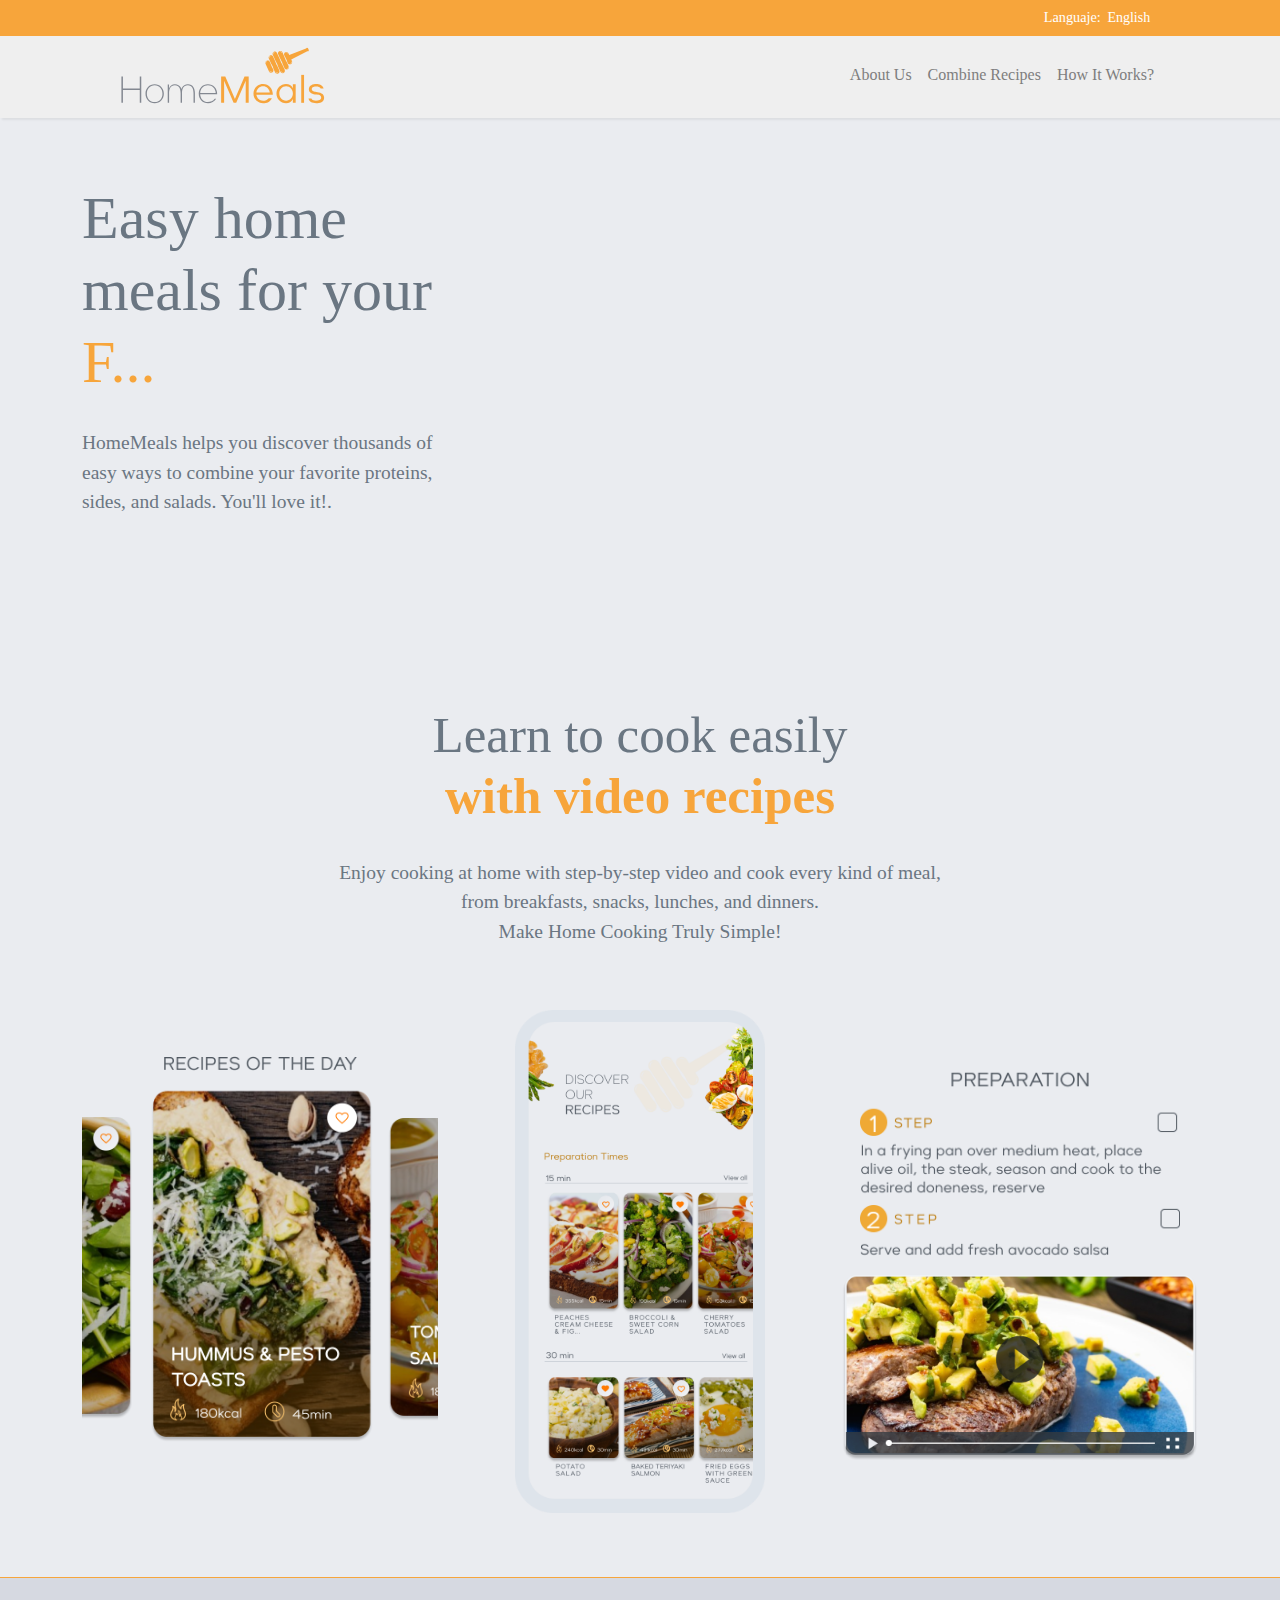
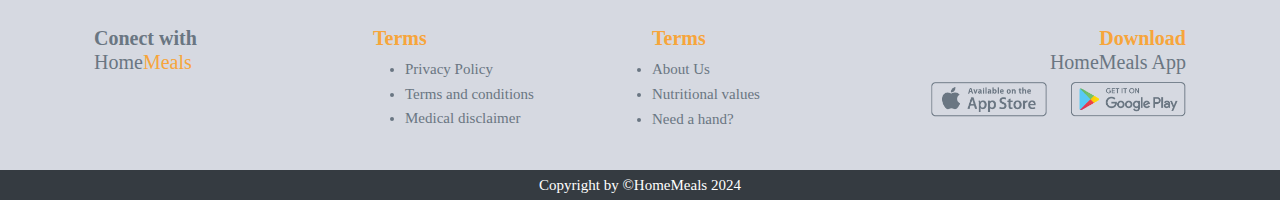
==== index.html @ 4c82c628 "Add files via upload" ====
<!DOCTYPE html>
<html lang="en">
<head>
    <meta charset="UTF-8">
    <meta name="viewport" content="width=device-width, initial-scale=1.0">
    <title>Home</title>

    <!--- CSS3 SCRIPTS --->
    <link href="https://cdn.jsdelivr.net/npm/bootstrap@5.3.3/dist/css/bootstrap.min.css" rel="stylesheet" integrity="sha384-QWTKZyjpPEjISv5WaRU9OFeRpok6YctnYmDr5pNlyT2bRjXh0JMhjY6hW+ALEwIH" crossorigin="anonymous">
    <link rel="stylesheet" href="styles.css">

</head>
<body>
    <header class="header" style="box-shadow: 2px 2px 2px rgba(0, 0, 0, 0.059);">
        <div class="header-inner">
            <div style="display: flex; background-color: #F7A53B; color: white; padding: .2% 0;">
                <div class="container px-lg-5">
                    <div class="row">
                        <div class="col-md-6" style="display: flex; align-items: center;">
                            <!-- Facebook -->
                            <a class="btn btn-floating btn-lang" style="color: white;"><i class="lni lni-facebook-fill"></i></a>
                            <!-- Instagram -->
                            <a class="btn btn-floating btn-lang" style="color: white;"><i class="lni lni-instagram-original"></i></a>
                            <!-- Tiktok -->
                            <a class="btn btn-floating btn-lang" style="color: white;"><i class="lni lni-tiktok-alt"></i></a>
                            <!-- YouTube -->
                            <a class="btn btn-floating btn-lang" style="color: white;"><i class="lni lni-youtube"></i></a>
                        </div>
                        <div class="col-md-6" style="display: flex; justify-content: flex-end; text-align: right; align-items: center;">
                            <span style="font-size: .95em;">Languaje: </span>
                            <select class="form-control form-control-sm btn-lang">
                                <option>English</option>
                                <option>Español</option>
                            </select>
                        </div>
                    </div>
                </div>
            </div>
            <div class="container px-lg-5">
                <nav class="navbar navbar-expand-lg my-navbar">
                    <a class="navbar-brand" href="#">
                        <span class="logo">
                            <img src="images/homemeals_logo_Mesa de trabajo 1.svg" class="img-fluid" style="width: 70%; margin:-3px 0px 0px 0px;">
                        </span>
                    </a>
                        <button class="navbar-toggler" type="button" data-toggle="collapse" data-target="#navbarSupportedContent" aria-controls="navbarSupportedContent" aria-expanded="false" aria-label="Toggle navigation">
                        <span class="navbar-toggler-icon"><i class="fas fa-bars" style="margin:5px 0px 0px 0px;"></i></span>
                    </button>
                
                    <div class="collapse navbar-collapse" id="navbarSupportedContent" style="justify-content: end;">
                        <ul class="navbar-nav">
                            <li class="nav-item active">
                                <a class="nav-link" href="#">About us</a>
                            </li>
                            <li class="nav-item">
                                <a class="nav-link" href="#">Combine Recipes</a>
                            </li>
                            <li class="nav-item">
                                <a class="nav-link" href="#">How it works?</a>
                            </li>
                        </ul>
                    </div>
                </nav>
            </div>
        </div>
      </header>
      
      <section id="home">

        <div class="container" class="first_Section">
            <div class="row">
                <div class="col-md-4" style="align-content: center; vertical-align: middle;">
                    <h1>
                        Easy home meals for your <span style="color: #F7A53B;">F...</span>
                    </h1>
                    <br>
                    <p style="font-size: 1.3em;">
                        HomeMeals helps you discover thousands of easy ways to 
                        combine your favorite proteins, sides, and salads. 
                        You'll love it!.
                    </p>
                </div>
                <div class="col-md-8">
                    <img src="images/video1_homeMeals_Landing.jpg" width="100%" alt="">
                </div>
            </div>
            
        </div>

    </section>
    <br><br>
    <section>
        <div class="container second_Section" style="text-align: center;">
            <h2>
                    Learn to cook easily
                <br>
                <span class="titleBoldYellow">
                    with video recipes
                </span>
            </h2>
        </div>
        <br>
        <div class="container" style="padding: 0 20%; text-align: center; margin-bottom: 5%;">
            <p style="font-size: 1.3em;">
                Enjoy cooking at home with step-by-step video and cook every kind of meal, 
                from breakfasts, snacks, lunches, and dinners. 
                <br>
                Make Home Cooking Truly Simple!
            </p>
        </div>
        <div class="container">
            <div class="row">
                <div class="col-md-4" style="display: flex; text-align: right; align-items: center; vertical-align: middle;">
                    <img src="images/recipesoftheday.png" width="100%" alt="">
                </div>
                <div class="col-md-4" style="text-align: center;">
                    <img src="images/MockUpHome01.png" width="70%" alt="">
                </div>
                <div class="col-md-4" style="display: flex; text-align: left; align-items: center; vertical-align: middle;">
                    <div style="text-align: center;">
                        <img src="images/stepsHome.png" width="90%" alt="">
                        <img src="images/videoStepsHome.png" width="100%" alt="">
                    </div>
                </div>
            </div>
        </div>
    </section>

    <footer style="background-color: #8593a333; border-top: #F7A53B solid 1px;">
        <!-- Grid container -->
        <div class="container p-4">
            <!--Grid row-->
            <div class="row mt-4">

                <!--Grid column-->
                <div class="col-lg-3 col-md-3 mb-4 mb-md-0">
                    <h5 class="mb-2" style="font-weight: 800;">Conect with<br><span style="font-weight: 200;">
                        Home<span style="color: #F7A53B; font-weight: 400;">Meals</span></span>
                    </h5>
                    <div class="mt-1">
                    <!-- Facebook -->
                    <a class="btn btn-floating btn-lg"><i class="lni lni-facebook-fill"></i></a>
                    <!-- Instagram -->
                    <a class="btn btn-floating btn-lg"><i class="lni lni-instagram-original"></i></a>
                    <!-- Tiktok -->
                    <a class="btn btn-floating btn-lg"><i class="lni lni-tiktok-alt"></i></a>
                    <!-- YouTube -->
                    <a class="btn btn-floating btn-lg"><i class="lni lni-youtube"></i></a>
                    </div>
                </div>
                <!--Grid column-->
    
                <!--Grid column-->
                <div class="col-lg-3 col-md-3 mb-4 mb-md-0">
                    <h5 class="mb-2" style="color: #F7A53B; font-weight: 600;">Terms</h5>
                    <ul>
                        <li>Privacy Policy</li>
                        <li>Terms and conditions</li>
                        <li>Medical disclaimer</li>
                    </ul>
                </div>
                <!--Grid column-->

                <!--Grid column-->
                <div class="col-lg-3 col-md-3 mb-4 mb-md-0">
                    <h5 class="mb-2" style="color: #F7A53B; font-weight: 600;">Terms</h5>
                    <li>About Us</li>
                    <li>Nutritional values</li>
                    <li>Need a hand?</li>
                    </ul>
                </div>
                <!--Grid column-->

                <!--Grid column-->
                <div class="col-lg-3 col-md-3 mb-4 mb-md-0">
                    <h5 class="mb-2" style="font-weight: 800; color: #F7A53B; text-align: end;">Download<br><span style="font-weight: 200; color: #6A7682;">
                        Home<span style="font-weight: 400;">Meals</span> App</span>
                    </h5>
                    <div class="row">
                        <div class="col-6">
                            <img src="images/store_appsG&A-01.png" width="100%" alt="">
                        </div>
                        <div class="col-6">
                            <img src="images/store_appsG&A-02.png" width="100%" alt="">
                        </div>
                    </div>
                </div>
                <!--Grid column-->

            </div>
            <!--Grid row-->
        </div>
        <!-- Grid container -->
    
        <!-- Copyright -->
        <div class="text-center p-1" style="background-color: #353B41; color: white;">
            Copyright by ©HomeMeals 2024
        </div>
        <!-- Copyright -->
    </footer>

    <script src="https://cdn.jsdelivr.net/npm/bootstrap@5.3.3/dist/js/bootstrap.bundle.min.js" integrity="sha384-YvpcrYf0tY3lHB60NNkmXc5s9fDVZLESaAA55NDzOxhy9GkcIdslK1eN7N6jIeHz" crossorigin="anonymous"></script>
</body>
</html>
---- styles.css ----
@font-face {
        font-family: 'suprema';
        src: url('suprema-400-regular-webfont.woff2') format('woff2'),
             url('suprema-400-regular-webfont.woff') format('woff');
        font-weight: normal;
        font-style: normal;
    }
    
    @font-face {
        font-family: 'suprema';
        src: url('suprema-100-thin-webfont.woff2') format('woff2'),
             url('suprema-100-thin-webfont.woff') format('woff');
        font-weight: thin;
        font-style: thin;
    
    }

    body {
        background-color: #EAECF0;
        color: #6A7682;
        font-family: suprema;
        font-size: 15px;
    }

    h1 {
        font-size: 4em;
    }

    h2 {
        font-size: 3.4em;
        font-weight: 100;
    }

    .titleBoldYellow {
        font-weight: bold;
        color: #F7A53B;
    }

    h3 {
        font-size: 2em;
        color: #BD7C0F;
    }

    a {
        color: #3C7490;
    }

    a:hover {
        color:#F7A53B;
    }

    li {
        margin-bottom: 1%;
    }

    .header{
        position: relative;
        width: 100%;
    }
    
    .header-inner{
        top: 0;
        left: 0;
        width:100%;
        z-index: 99;
        background-color: #EFEFEF;
    }
    
    .nav-item .nav-link{
        display: block;
        line-height: 36px;
        text-transform: capitalize;
        font-size: 16px;
        font-weight: 500;
        color: #7e7e7e;
        transition: 0.15s;
    }
    
    .nav-item .nav-link:hover{
        color: #F7A53B;
    }
    
    .header-btn{
        color:#ffffff;
        border-radius: 30px;
        background-color:gray;
        border:none;
        font-weight: 500;
        outline: none;
        font-size: 15px;
        padding:7px 22px;
        transition: 0.5s;
    }
    
    .header-btn:hover{
        background-color: #F7A53B;
        cursor: pointer;
    }
    
    .navbar-scroll{
        background-color: #ffffff;
        padding: 0;
        position: fixed;
        top:0;
        z-index: 99;
        box-shadow:0px 1px 10px rgba(0,0,0,0.4);
        transition-duration: 0.6s; 
    }
    
    .navbar-scroll .nav-item .nav-link{
        color: black;
    }
    
    .navbar-scroll .header-btn{
        color: #ffffff;
        background-color: #fe4066;
    }
    
    .navbar-scroll .logo{
        color: #000;
        font-weight: 500;
    }
    
    .first-title{
        text-transform: capitalize;
    }
    
    section{
        background-color: #EAECF0;
        padding: 4rem 0rem 4rem;
        color: #6A7682;
    }
    section:nth-of-type(even){
        background-color: #EAECF0;
        color: white;
        color: #6A7682;
    }

    .first_Section {
        display: flex;
    }

    i {
        color: #6A7682;
    }

    i:hover {
        color:#F7A53B;
    }

    .btn {
        color: #6A7682;
    }

    .btn-submit {
        margin: 0% 2%;
        background-color: #f7a53b;
        color: white;
        border: none;
        padding: 1% 5%;
    }

    .btn-lang {
        background: transparent;
        border: white solid 1px;
        width: 20%;
        color: white;
        text-align: center;
        padding: .2% 2%;
    }

    .btn-lang {
        border: none;
        color: white;
        width: auto;
        line-height: 1;
        padding: 1%;
        padding-right: 2%;
        margin: 0;
    }


    .form-control::placeholder{
        color: rgb(160, 173, 190);
        font-weight: normal;
    }

    #contactusHM form label {
        color: #6A7682;
    }

    #contactusHM .form-control::selection {
        border-color: #F7A53B;
    }

    .accordion-button:not(.collapsed) {
        color: #ffffff;
        background-color: #f7a53b;
        box-shadow: inset 0 calc(-1* var(--bs-accordion-border-width)) 0 #e1dbd3;
    }

    .accordion {
        --bs-accordion-bg: transparent;
    }

    .accordion-item {
        background-color: transparent;
        color: #6A7682;
    }

    .accordion-header {
        border-bottom: 1.8px solid #f7a53b;
    }

    .accordion-button {
        color: #6A7682;
    }

    .accordion-flush>.accordion-item>.accordion-collapse {
        border-bottom: 1px solid #f7a53b;
    }
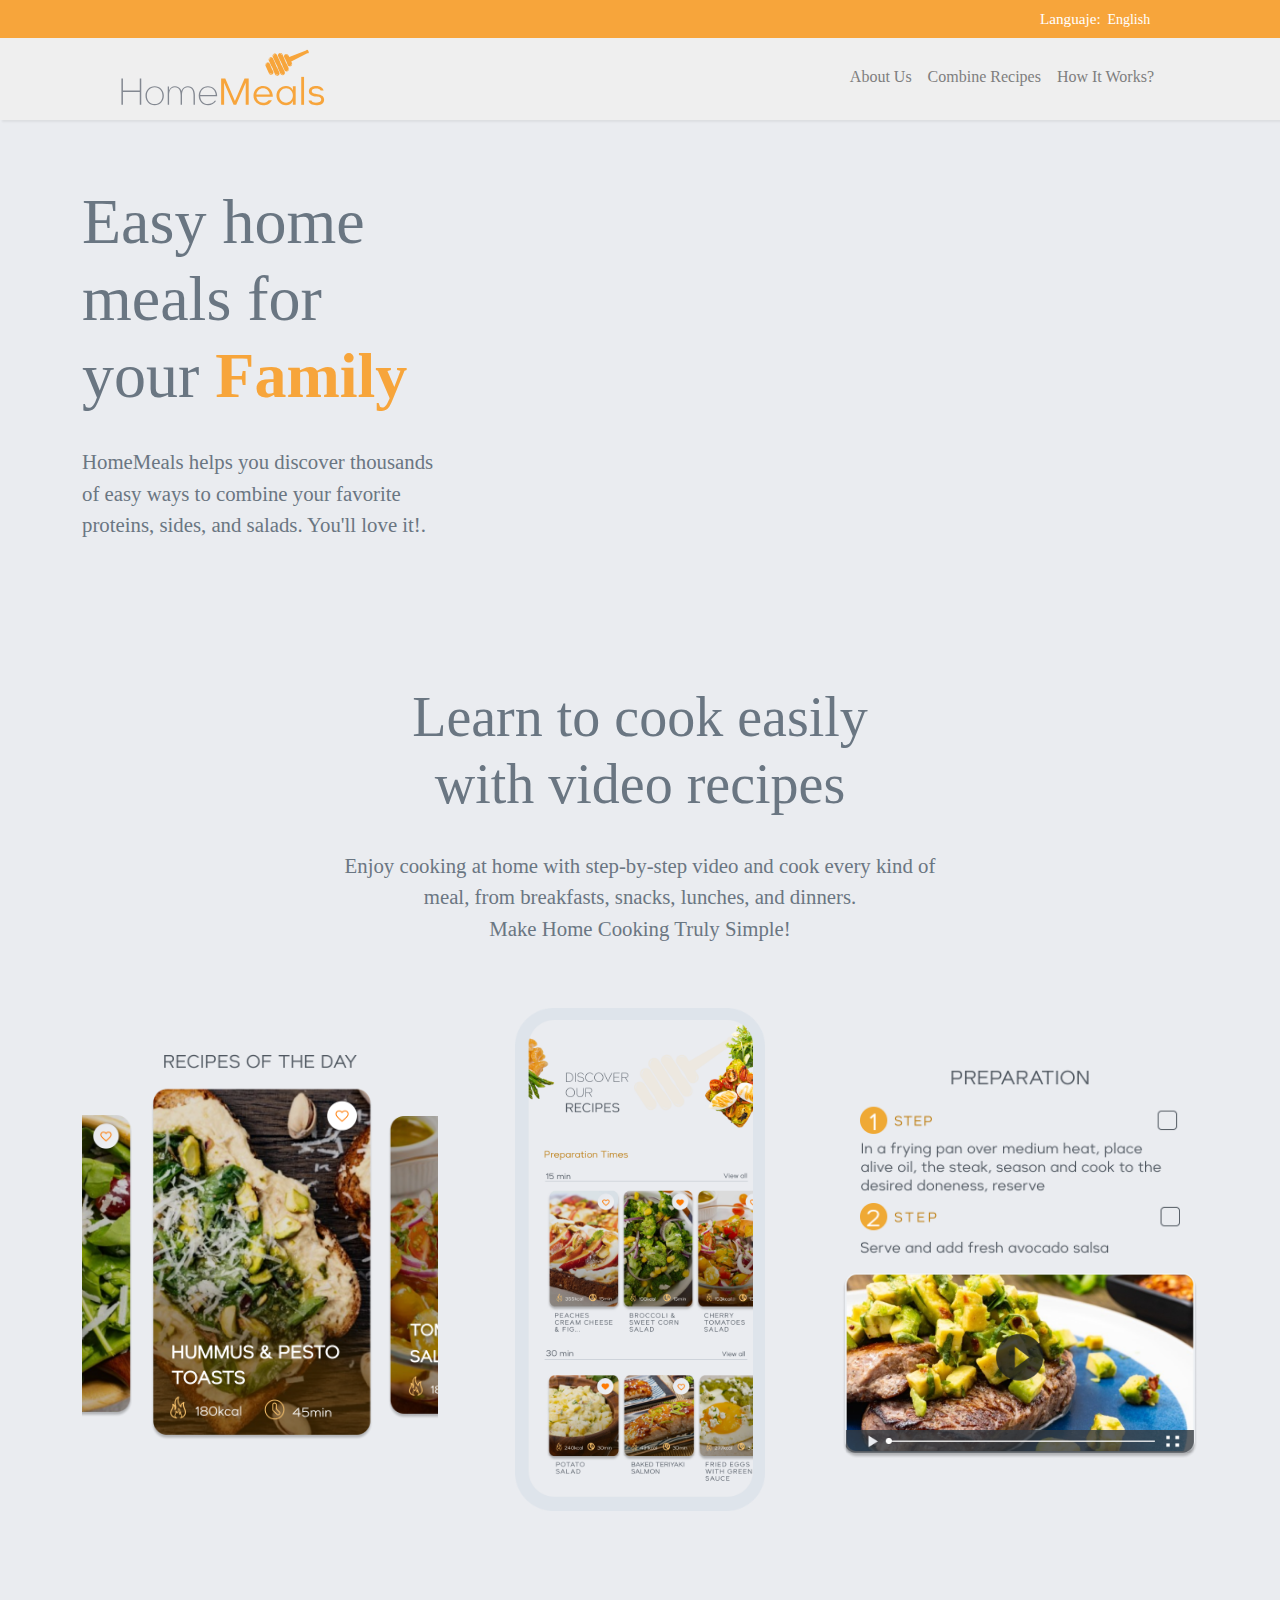
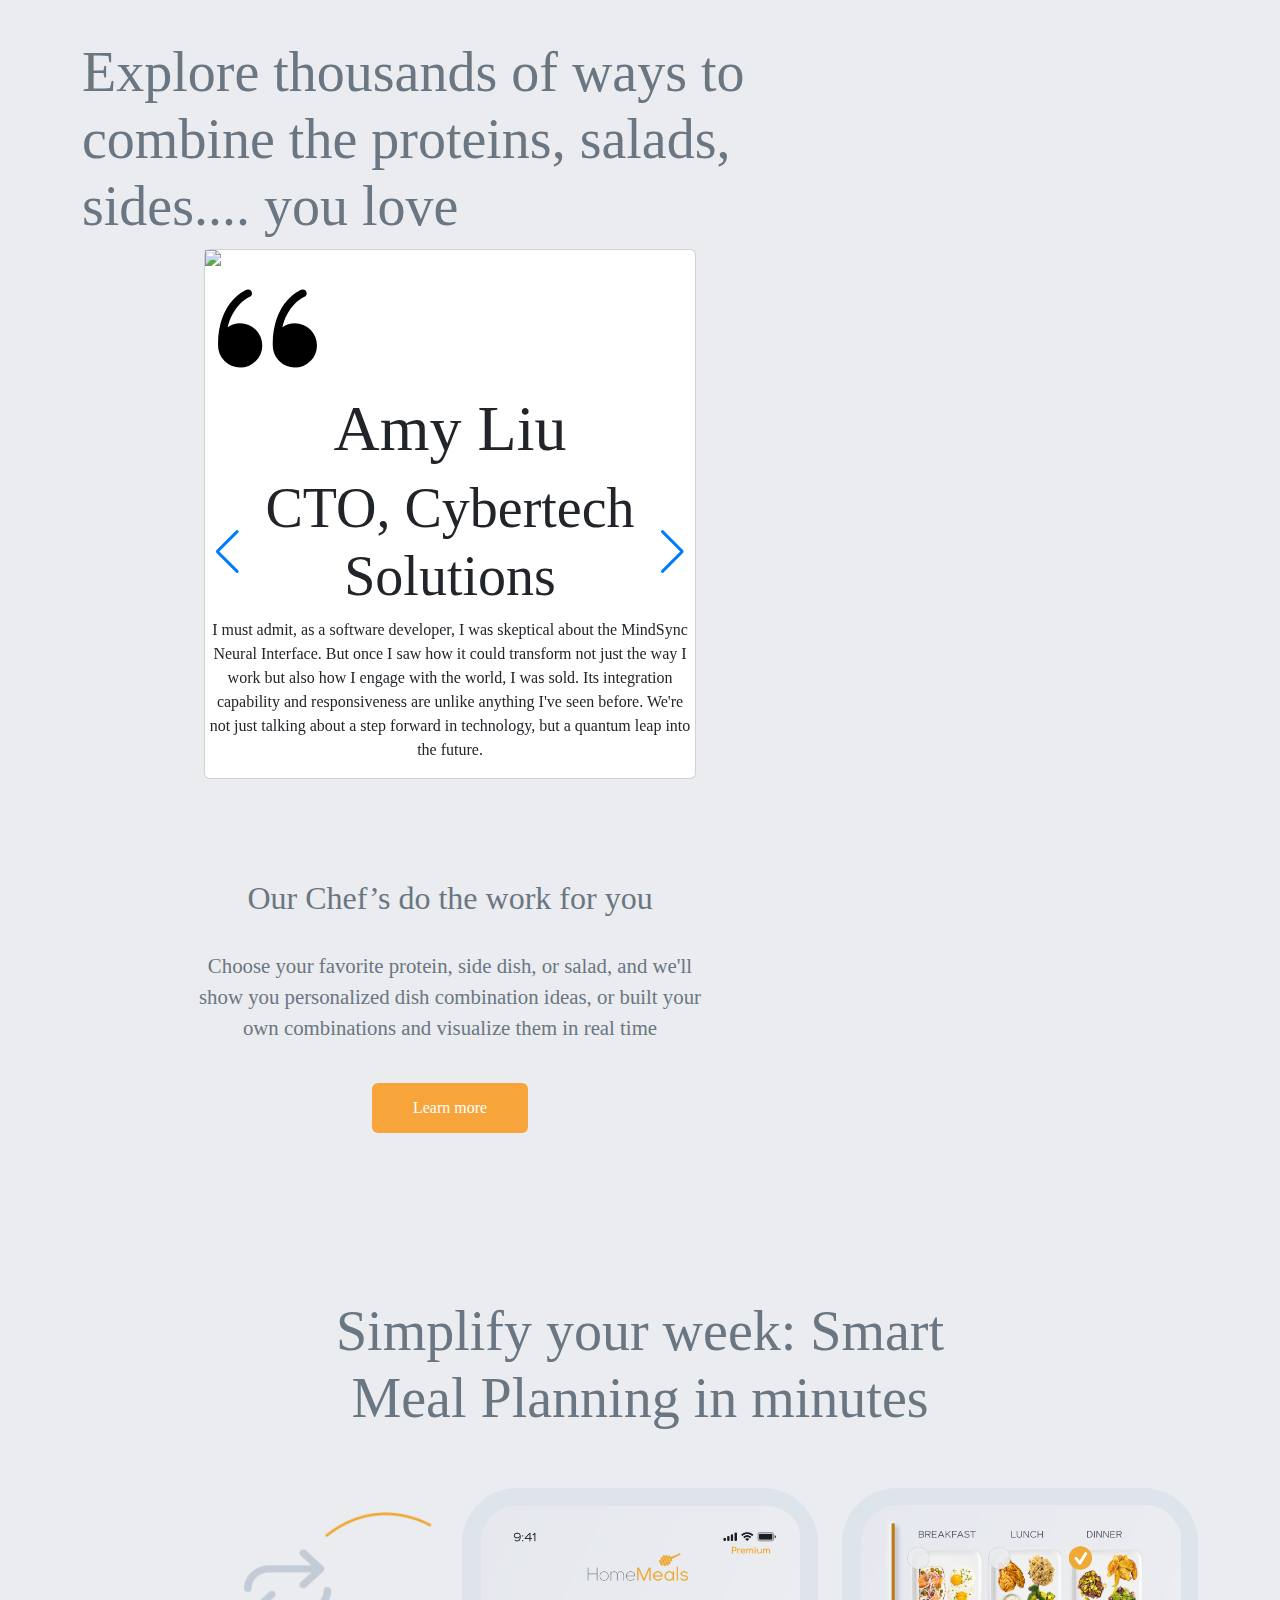
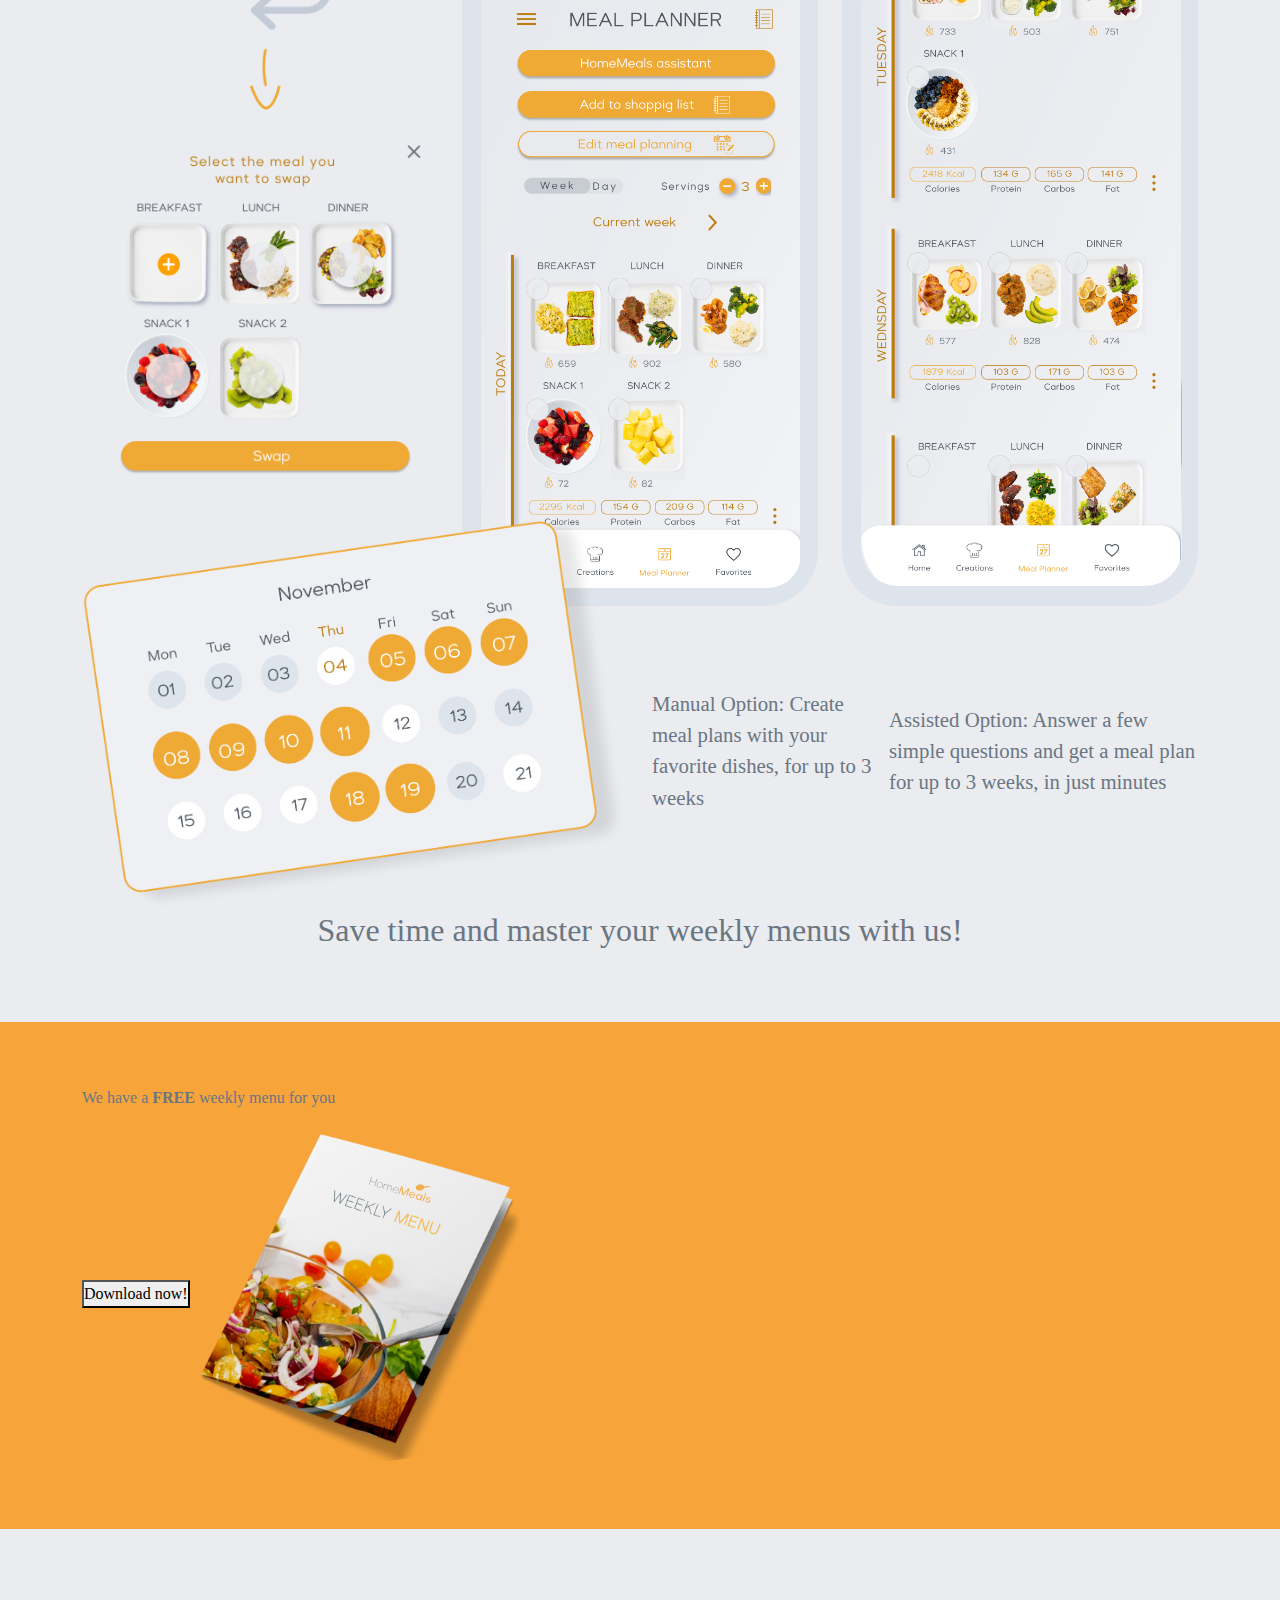
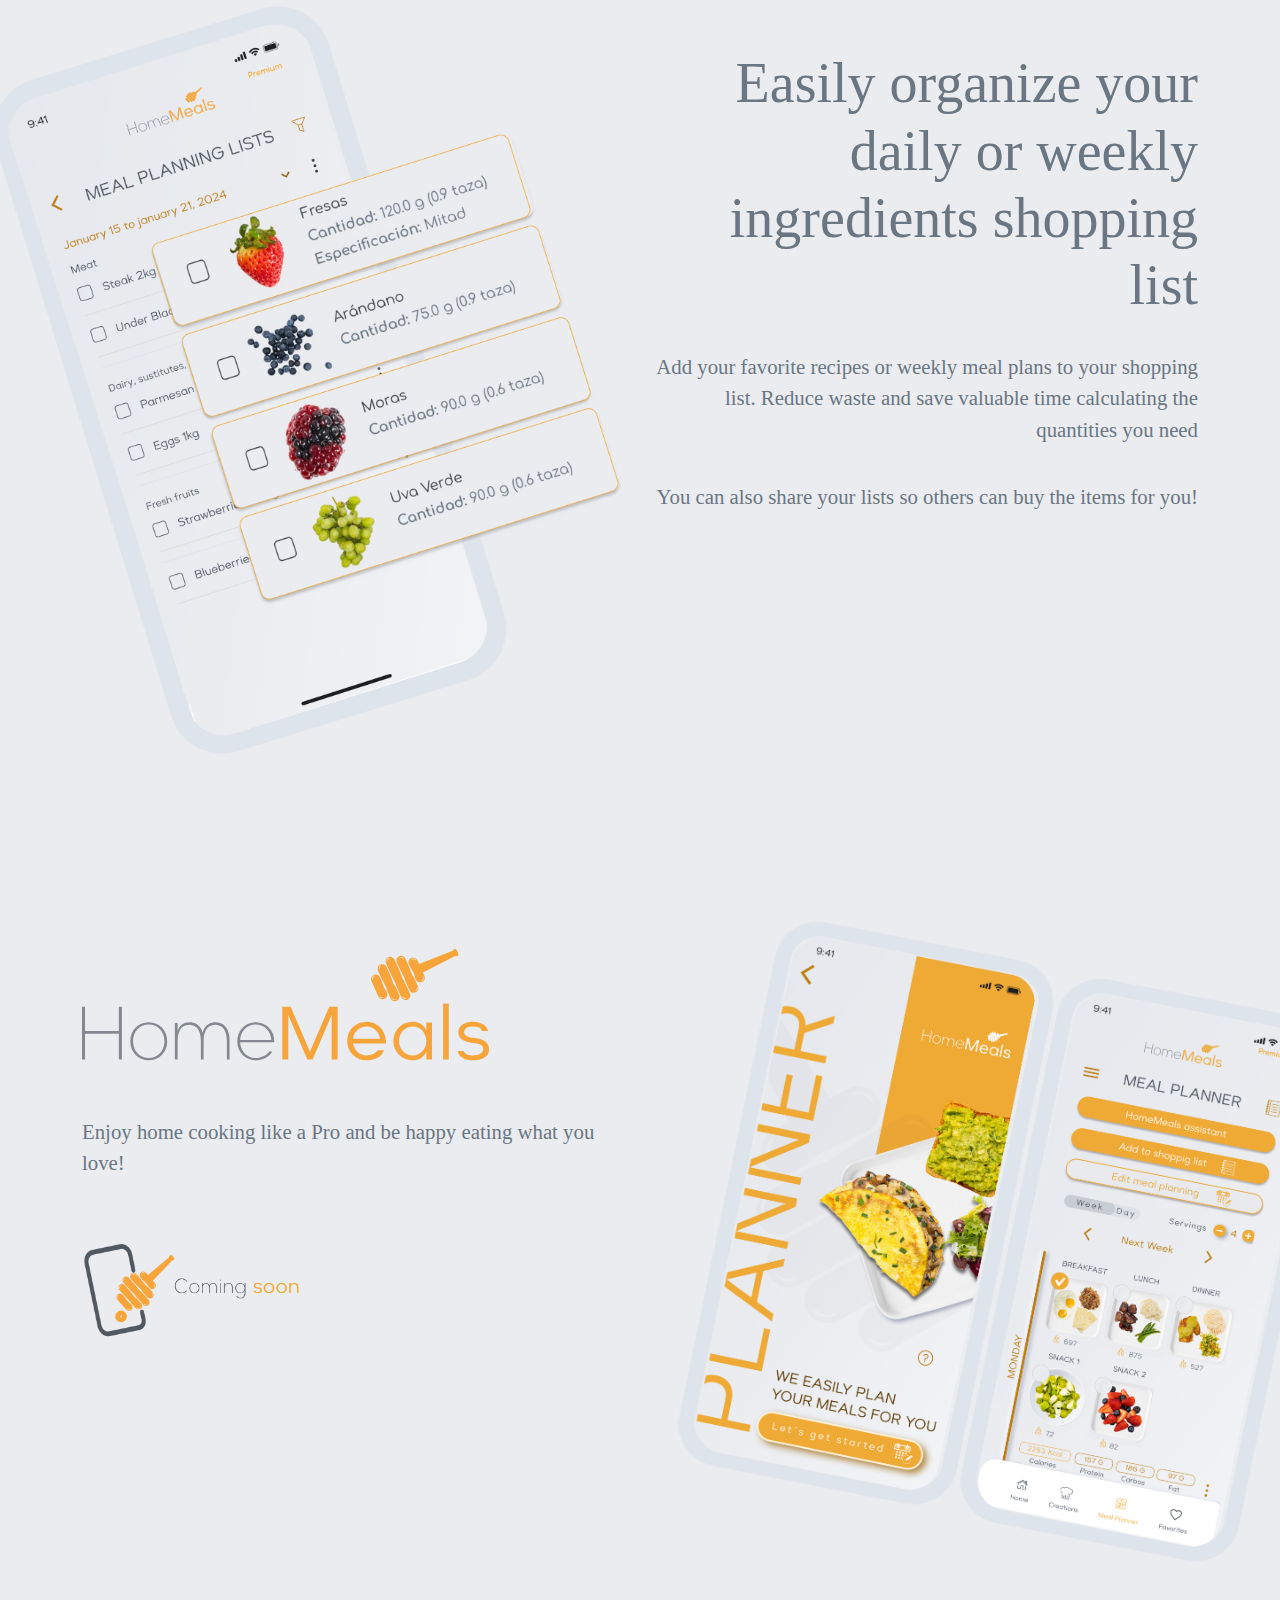
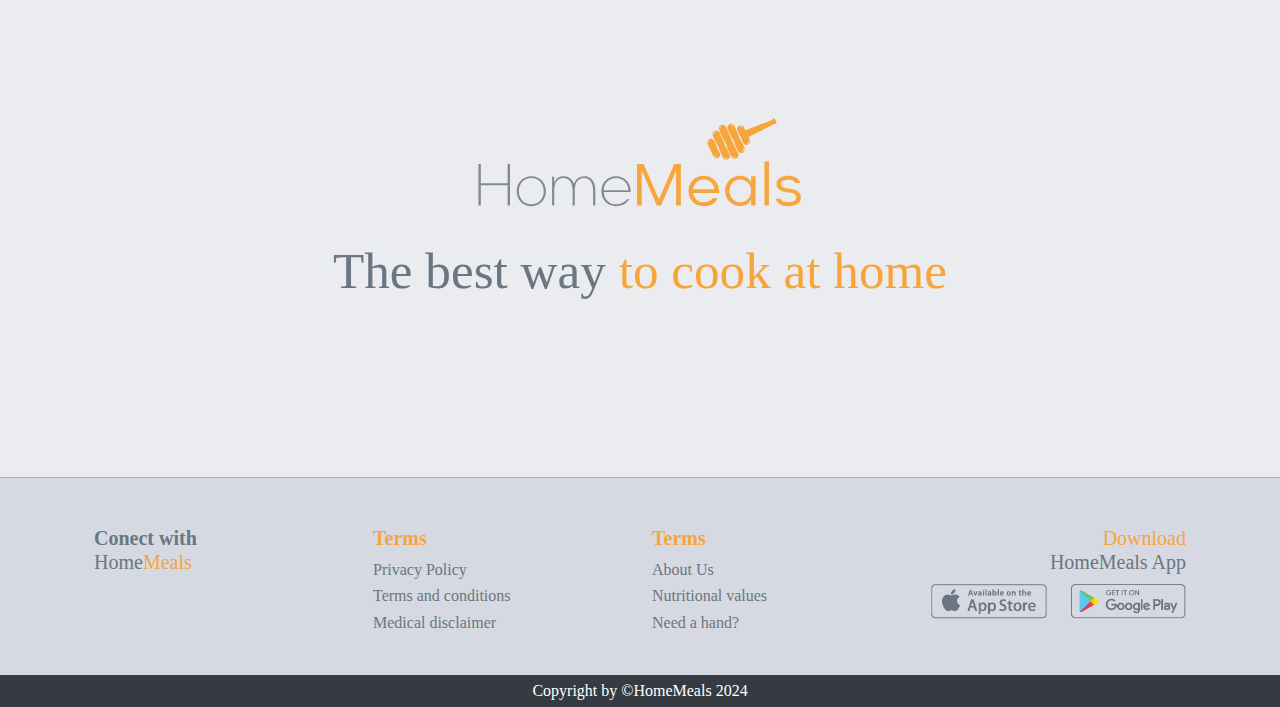
==== commit a1878d74: "Add files via upload" ====
--- a/index.html
+++ b/index.html
@@ -8,15 +8,26 @@
     <!--- CSS3 SCRIPTS --->
     <link href="https://cdn.jsdelivr.net/npm/bootstrap@5.3.3/dist/css/bootstrap.min.css" rel="stylesheet" integrity="sha384-QWTKZyjpPEjISv5WaRU9OFeRpok6YctnYmDr5pNlyT2bRjXh0JMhjY6hW+ALEwIH" crossorigin="anonymous">
     <link rel="stylesheet" href="styles.css">
+    <!-- Lineicons CSS -->
+    <link href="https://cdn.lineicons.com/4.0/lineicons.css" rel="stylesheet" />
+
+    <link
+    rel="stylesheet"
+    href="https://cdn.jsdelivr.net/npm/swiper@11/swiper-bundle.min.css"
+    />
 
 </head>
 <body>
+
+    <!---////////////////////////////////////////////////////--->
+    <!------------------------ HEADER -------------------------->
+
     <header class="header" style="box-shadow: 2px 2px 2px rgba(0, 0, 0, 0.059);">
         <div class="header-inner">
             <div style="display: flex; background-color: #F7A53B; color: white; padding: .2% 0;">
                 <div class="container px-lg-5">
                     <div class="row">
-                        <div class="col-md-6" style="display: flex; align-items: center;">
+                        <div class="col-md-6 socialMediaMenu">
                             <!-- Facebook -->
                             <a class="btn btn-floating btn-lang" style="color: white;"><i class="lni lni-facebook-fill"></i></a>
                             <!-- Instagram -->
@@ -26,7 +37,7 @@
                             <!-- YouTube -->
                             <a class="btn btn-floating btn-lang" style="color: white;"><i class="lni lni-youtube"></i></a>
                         </div>
-                        <div class="col-md-6" style="display: flex; justify-content: flex-end; text-align: right; align-items: center;">
+                        <div class="col-md-6 langMenu">
                             <span style="font-size: .95em;">Languaje: </span>
                             <select class="form-control form-control-sm btn-lang">
                                 <option>English</option>
@@ -37,10 +48,10 @@
                 </div>
             </div>
             <div class="container px-lg-5">
-                <nav class="navbar navbar-expand-lg my-navbar">
-                    <a class="navbar-brand" href="#">
+                <nav class="navbar navbar-expand-lg my-navbar navP">
+                    <a class="navbar-brand" href="index.html">
                         <span class="logo">
-                            <img src="images/homemeals_logo_Mesa de trabajo 1.svg" class="img-fluid" style="width: 70%; margin:-3px 0px 0px 0px;">
+                            <img src="images/homemeals_logo_Mesa de trabajo 1.svg" class="img-fluid">
                         </span>
                     </a>
                         <button class="navbar-toggler" type="button" data-toggle="collapse" data-target="#navbarSupportedContent" aria-controls="navbarSupportedContent" aria-expanded="false" aria-label="Toggle navigation">
@@ -64,6 +75,12 @@
             </div>
         </div>
       </header>
+
+    <!------------------------ HEADER -------------------------->
+    <!---////////////////////////////////////////////////////--->
+
+    <!---////////////////////////////////////////////////////--->
+    <!------------------------ SLIDER -------------------------->
       
       <section id="home">
 
@@ -71,7 +88,10 @@
             <div class="row">
                 <div class="col-md-4" style="align-content: center; vertical-align: middle;">
                     <h1>
-                        Easy home meals for your <span style="color: #F7A53B;">F...</span>
+                        Easy home meals for your 
+                        <span class="head" style="color: #F7A53B; font-weight: 700;">
+                            <span class="text" id="text"></span>
+                        </span>
                     </h1>
                     <br>
                     <p style="font-size: 1.3em;">
@@ -88,7 +108,13 @@
         </div>
 
     </section>
-    <br><br>
+
+    <!------------------------ SLIDER -------------------------->
+    <!---////////////////////////////////////////////////////--->
+
+    <!---////////////////////////////////////////////////////--->
+    <!-------------------- LEARN TO COOK ----------------------->
+
     <section>
         <div class="container second_Section" style="text-align: center;">
             <h2>
@@ -126,79 +152,380 @@
         </div>
     </section>
 
-    <footer style="background-color: #8593a333; border-top: #F7A53B solid 1px;">
-        <!-- Grid container -->
-        <div class="container p-4">
-            <!--Grid row-->
-            <div class="row mt-4">
-
-                <!--Grid column-->
-                <div class="col-lg-3 col-md-3 mb-4 mb-md-0">
-                    <h5 class="mb-2" style="font-weight: 800;">Conect with<br><span style="font-weight: 200;">
-                        Home<span style="color: #F7A53B; font-weight: 400;">Meals</span></span>
-                    </h5>
-                    <div class="mt-1">
-                    <!-- Facebook -->
-                    <a class="btn btn-floating btn-lg"><i class="lni lni-facebook-fill"></i></a>
-                    <!-- Instagram -->
-                    <a class="btn btn-floating btn-lg"><i class="lni lni-instagram-original"></i></a>
-                    <!-- Tiktok -->
-                    <a class="btn btn-floating btn-lg"><i class="lni lni-tiktok-alt"></i></a>
-                    <!-- YouTube -->
-                    <a class="btn btn-floating btn-lg"><i class="lni lni-youtube"></i></a>
-                    </div>
-                </div>
-                <!--Grid column-->
-    
-                <!--Grid column-->
-                <div class="col-lg-3 col-md-3 mb-4 mb-md-0">
-                    <h5 class="mb-2" style="color: #F7A53B; font-weight: 600;">Terms</h5>
-                    <ul>
-                        <li>Privacy Policy</li>
-                        <li>Terms and conditions</li>
-                        <li>Medical disclaimer</li>
-                    </ul>
-                </div>
-                <!--Grid column-->
-
-                <!--Grid column-->
-                <div class="col-lg-3 col-md-3 mb-4 mb-md-0">
-                    <h5 class="mb-2" style="color: #F7A53B; font-weight: 600;">Terms</h5>
-                    <li>About Us</li>
-                    <li>Nutritional values</li>
-                    <li>Need a hand?</li>
-                    </ul>
-                </div>
-                <!--Grid column-->
-
-                <!--Grid column-->
-                <div class="col-lg-3 col-md-3 mb-4 mb-md-0">
-                    <h5 class="mb-2" style="font-weight: 800; color: #F7A53B; text-align: end;">Download<br><span style="font-weight: 200; color: #6A7682;">
-                        Home<span style="font-weight: 400;">Meals</span> App</span>
-                    </h5>
-                    <div class="row">
-                        <div class="col-6">
-                            <img src="images/store_appsG&A-01.png" width="100%" alt="">
+    <!-------------------- LEARN TO COOK ----------------------->
+    <!---////////////////////////////////////////////////////--->
+
+    <!---////////////////////////////////////////////////////--->
+    <!------------------- COMBINE PROTEINS --------------------->
+
+        <section>
+            <div class="container thirth_Section" >
+                <div class="row">
+                    <div class="col-md-8">
+                        <div>
+                            <h2>
+                                Explore thousands of ways to
+                                <span class="titleBoldYellow">
+                                    combine the proteins, salads, sides....
+                                </span>
+                                you love
+                            </h2>
                         </div>
-                        <div class="col-6">
-                            <img src="images/store_appsG&A-02.png" width="100%" alt="">
+                        <div class="container" style="padding: 0 15%; text-align: center; margin-bottom: 5%;">
+
+                    <!----////////////////////  CAROUSEL  //////////////////////---->
+
+                    <div class="container">
+                        <div class="swiper swiperCarousel">
+                            <div class="swiper-wrapper">
+                                <div class="swiper-slide">
+                                    <div class="card">
+                                        <img class="avatar" src="https://i.pravatar.cc/200?img=31" />
+                                        <svg class="quote-icon" xmlns="http://www.w3.org/2000/svg" viewBox="0 0 48 48" width="125px" height="125px">
+                                  <path
+                                    d="M 16.482422 8.9921875 A 1.50015 1.50015 0 0 0 15.943359 9.1074219 C 15.943359 9.1074219 13.068414 10.279429 10.357422 13.464844 C 7.6464301 16.650259 5 21.927419 5 30 A 1.50015 1.50015 0 0 0 5.015625 30.21875 A 8.5 8.5 0 0 0 13.5 39 A 8.5 8.5 0 0 0 13.5 22 A 8.5 8.5 0 0 0 8.7089844 23.480469 C 9.5777265 19.777157 11.122152 17.196657 12.642578 15.410156 C 14.931586 12.720571 17.056641 11.892578 17.056641 11.892578 A 1.50015 1.50015 0 0 0 16.482422 8.9921875 z M 37.482422 8.9921875 A 1.50015 1.50015 0 0 0 36.943359 9.1074219 C 36.943359 9.1074219 34.068414 10.279429 31.357422 13.464844 C 28.64643 16.650259 26 21.927419 26 30 A 1.50015 1.50015 0 0 0 26.015625 30.21875 A 8.5 8.5 0 0 0 34.5 39 A 8.5 8.5 0 0 0 34.5 22 A 8.5 8.5 0 0 0 29.708984 23.480469 C 30.577727 19.777157 32.122152 17.196657 33.642578 15.410156 C 35.931586 12.720571 38.056641 11.892578 38.056641 11.892578 A 1.50015 1.50015 0 0 0 37.482422 8.9921875 z"
+                                  />
+                                </svg>
+                                        <div class="header">
+                                            <h1 class="name">Amy Liu</h1>
+                                            <h2 class="title">CTO, Cybertech Solutions</h2>
+                                        </div>
+                                        <div class="quote-container">
+                                            <p class="quote">
+                                                I must admit, as a software developer, I was skeptical about the MindSync Neural Interface. But once I saw how it could transform not just the way I work but also how I engage with the world, I was sold. Its integration capability and responsiveness are unlike anything I've seen before. We're not just talking about a step forward in technology, but a quantum leap into the future.
+                                            </p>
+                                        </div>
+                                    </div>
+                                </div>
+                                <div class="swiper-slide">
+                                    <div class="card">
+                                        <img class="avatar" src="https://i.pravatar.cc/200?img=26" />
+                                        <svg class="quote-icon" xmlns="http://www.w3.org/2000/svg" viewBox="0 0 48 48" width="125px" height="125px">
+                                  <path
+                                    d="M 16.482422 8.9921875 A 1.50015 1.50015 0 0 0 15.943359 9.1074219 C 15.943359 9.1074219 13.068414 10.279429 10.357422 13.464844 C 7.6464301 16.650259 5 21.927419 5 30 A 1.50015 1.50015 0 0 0 5.015625 30.21875 A 8.5 8.5 0 0 0 13.5 39 A 8.5 8.5 0 0 0 13.5 22 A 8.5 8.5 0 0 0 8.7089844 23.480469 C 9.5777265 19.777157 11.122152 17.196657 12.642578 15.410156 C 14.931586 12.720571 17.056641 11.892578 17.056641 11.892578 A 1.50015 1.50015 0 0 0 16.482422 8.9921875 z M 37.482422 8.9921875 A 1.50015 1.50015 0 0 0 36.943359 9.1074219 C 36.943359 9.1074219 34.068414 10.279429 31.357422 13.464844 C 28.64643 16.650259 26 21.927419 26 30 A 1.50015 1.50015 0 0 0 26.015625 30.21875 A 8.5 8.5 0 0 0 34.5 39 A 8.5 8.5 0 0 0 34.5 22 A 8.5 8.5 0 0 0 29.708984 23.480469 C 30.577727 19.777157 32.122152 17.196657 33.642578 15.410156 C 35.931586 12.720571 38.056641 11.892578 38.056641 11.892578 A 1.50015 1.50015 0 0 0 37.482422 8.9921875 z"
+                                  />
+                                </svg>
+                                        <div class="header">
+                                            <h1 class="name">Sarah Price</h1>
+                                            <h2 class="title">Sr. Technology Analyst</h2>
+                                        </div>
+                                        <div class="quote-container">
+                                            <p class="quote">
+                                                The MindSync Neural Interface is a game-changer in technology that's redefining the way we interact with digital devices. With the seamless and intuitive connection, it has reduced the cognitive load of my everyday tasks. As a busy professional, I no longer have to divide my attention across multiple devices. This revolutionary product has managed to marry convenience and functionality in a way I had never thought possible.
+                                            </p>
+                                        </div>
+                                    </div>
+                                </div>
+                                <div class="swiper-slide">
+                                    <div class="card">
+                                        <img class="avatar" src="https://i.pravatar.cc/200?img=69" />
+                                        <svg class="quote-icon" xmlns="http://www.w3.org/2000/svg" viewBox="0 0 48 48" width="125px" height="125px">
+                                  <path
+                                    d="M 16.482422 8.9921875 A 1.50015 1.50015 0 0 0 15.943359 9.1074219 C 15.943359 9.1074219 13.068414 10.279429 10.357422 13.464844 C 7.6464301 16.650259 5 21.927419 5 30 A 1.50015 1.50015 0 0 0 5.015625 30.21875 A 8.5 8.5 0 0 0 13.5 39 A 8.5 8.5 0 0 0 13.5 22 A 8.5 8.5 0 0 0 8.7089844 23.480469 C 9.5777265 19.777157 11.122152 17.196657 12.642578 15.410156 C 14.931586 12.720571 17.056641 11.892578 17.056641 11.892578 A 1.50015 1.50015 0 0 0 16.482422 8.9921875 z M 37.482422 8.9921875 A 1.50015 1.50015 0 0 0 36.943359 9.1074219 C 36.943359 9.1074219 34.068414 10.279429 31.357422 13.464844 C 28.64643 16.650259 26 21.927419 26 30 A 1.50015 1.50015 0 0 0 26.015625 30.21875 A 8.5 8.5 0 0 0 34.5 39 A 8.5 8.5 0 0 0 34.5 22 A 8.5 8.5 0 0 0 29.708984 23.480469 C 30.577727 19.777157 32.122152 17.196657 33.642578 15.410156 C 35.931586 12.720571 38.056641 11.892578 38.056641 11.892578 A 1.50015 1.50015 0 0 0 37.482422 8.9921875 z"
+                                  />
+                                </svg>
+                                        <div class="header">
+                                            <h1 class="name">Dr. Miguel Torres</h1>
+                                            <h2 class="title">Head of Neurobiology, Central University</h2>
+                                        </div>
+                                        <div class="quote-container">
+                                            <p class="quote">
+                                                The day I started using the MindSync Neural Interface, I understood it wasn't just an ordinary gadget, but an extraordinary leap in technological innovation. Its user-friendly nature, mixed with the uncanny ability to understand and process my thoughts, is genuinely awe-inspiring. It's as if it took the immense complexity of the human brain and made it accessible, all without compromising my privacy or security.
+                                            </p>
+                                        </div>
+                                    </div>
+                                </div>
+                                <div class="swiper-slide">
+                                    <div class="card">
+                                        <img class="avatar" src="https://i.pravatar.cc/200?img=59" />
+                                        <svg class="quote-icon" xmlns="http://www.w3.org/2000/svg" viewBox="0 0 48 48" width="125px" height="125px">
+                                  <path
+                                    d="M 16.482422 8.9921875 A 1.50015 1.50015 0 0 0 15.943359 9.1074219 C 15.943359 9.1074219 13.068414 10.279429 10.357422 13.464844 C 7.6464301 16.650259 5 21.927419 5 30 A 1.50015 1.50015 0 0 0 5.015625 30.21875 A 8.5 8.5 0 0 0 13.5 39 A 8.5 8.5 0 0 0 13.5 22 A 8.5 8.5 0 0 0 8.7089844 23.480469 C 9.5777265 19.777157 11.122152 17.196657 12.642578 15.410156 C 14.931586 12.720571 17.056641 11.892578 17.056641 11.892578 A 1.50015 1.50015 0 0 0 16.482422 8.9921875 z M 37.482422 8.9921875 A 1.50015 1.50015 0 0 0 36.943359 9.1074219 C 36.943359 9.1074219 34.068414 10.279429 31.357422 13.464844 C 28.64643 16.650259 26 21.927419 26 30 A 1.50015 1.50015 0 0 0 26.015625 30.21875 A 8.5 8.5 0 0 0 34.5 39 A 8.5 8.5 0 0 0 34.5 22 A 8.5 8.5 0 0 0 29.708984 23.480469 C 30.577727 19.777157 32.122152 17.196657 33.642578 15.410156 C 35.931586 12.720571 38.056641 11.892578 38.056641 11.892578 A 1.50015 1.50015 0 0 0 37.482422 8.9921875 z"
+                                  />
+                                </svg>
+                                        <div class="header">
+                                            <h1 class="name">Benjamin Moore</h1>
+                                            <h2 class="title">
+                                                Director of HCI, FutureTech
+                                            </h2>
+                                        </div>
+                                        <div class="quote-container">
+                                            <p class="quote">
+                                                The MindSync Neural Interface isn't just an upgrade, it's an evolution. The way it syncs effortlessly with my thought processes makes it feel like a natural extension of my mind. It's empowering and liberating to interact with my digital world in such a direct, fluid manner. This is a tool that makes technology feel less like a barrier and more like an ally.
+                                            </p>
+                                        </div>
+                                    </div>
+                                </div>
+                                <div class="swiper-slide">
+                                    <div class="card">
+                                        <img class="avatar" src="https://i.pravatar.cc/200?img=49" />
+                                        <svg class="quote-icon" xmlns="http://www.w3.org/2000/svg" viewBox="0 0 48 48" width="125px" height="125px">
+                                  <path
+                                    d="M 16.482422 8.9921875 A 1.50015 1.50015 0 0 0 15.943359 9.1074219 C 15.943359 9.1074219 13.068414 10.279429 10.357422 13.464844 C 7.6464301 16.650259 5 21.927419 5 30 A 1.50015 1.50015 0 0 0 5.015625 30.21875 A 8.5 8.5 0 0 0 13.5 39 A 8.5 8.5 0 0 0 13.5 22 A 8.5 8.5 0 0 0 8.7089844 23.480469 C 9.5777265 19.777157 11.122152 17.196657 12.642578 15.410156 C 14.931586 12.720571 17.056641 11.892578 17.056641 11.892578 A 1.50015 1.50015 0 0 0 16.482422 8.9921875 z M 37.482422 8.9921875 A 1.50015 1.50015 0 0 0 36.943359 9.1074219 C 36.943359 9.1074219 34.068414 10.279429 31.357422 13.464844 C 28.64643 16.650259 26 21.927419 26 30 A 1.50015 1.50015 0 0 0 26.015625 30.21875 A 8.5 8.5 0 0 0 34.5 39 A 8.5 8.5 0 0 0 34.5 22 A 8.5 8.5 0 0 0 29.708984 23.480469 C 30.577727 19.777157 32.122152 17.196657 33.642578 15.410156 C 35.931586 12.720571 38.056641 11.892578 38.056641 11.892578 A 1.50015 1.50015 0 0 0 37.482422 8.9921875 z"
+                                  />
+                                </svg>
+                                        <div class="header">
+                                            <h1 class="name">Dr. Simone Laurent</h1>
+                                            <h2 class="title">Chief Neurologist, NeuroTech Hospital</h2>
+                                        </div>
+                                        <div class="quote-container">
+                                            <p class="quote">
+                                                As a neurologist, I can attest that the MindSync Neural Interface is an absolute marvel. The accuracy with which it translates neural signals into digital actions is astounding. But what impresses me more is how it manages to do so with such finesse, ensuring an unintrusive and seamless user experience. This is truly a leap in making technology more intuitively human.
+                                            </p>
+                                        </div>
+                                    </div>
+                                </div>
+                                <div class="swiper-slide">
+                                    <div class="card">
+                                        <img class="avatar" src="https://i.pravatar.cc/200?img=68" />
+                                        <svg class="quote-icon" xmlns="http://www.w3.org/2000/svg" viewBox="0 0 48 48" width="125px" height="125px">
+                                  <path
+                                    d="M 16.482422 8.9921875 A 1.50015 1.50015 0 0 0 15.943359 9.1074219 C 15.943359 9.1074219 13.068414 10.279429 10.357422 13.464844 C 7.6464301 16.650259 5 21.927419 5 30 A 1.50015 1.50015 0 0 0 5.015625 30.21875 A 8.5 8.5 0 0 0 13.5 39 A 8.5 8.5 0 0 0 13.5 22 A 8.5 8.5 0 0 0 8.7089844 23.480469 C 9.5777265 19.777157 11.122152 17.196657 12.642578 15.410156 C 14.931586 12.720571 17.056641 11.892578 17.056641 11.892578 A 1.50015 1.50015 0 0 0 16.482422 8.9921875 z M 37.482422 8.9921875 A 1.50015 1.50015 0 0 0 36.943359 9.1074219 C 36.943359 9.1074219 34.068414 10.279429 31.357422 13.464844 C 28.64643 16.650259 26 21.927419 26 30 A 1.50015 1.50015 0 0 0 26.015625 30.21875 A 8.5 8.5 0 0 0 34.5 39 A 8.5 8.5 0 0 0 34.5 22 A 8.5 8.5 0 0 0 29.708984 23.480469 C 30.577727 19.777157 32.122152 17.196657 33.642578 15.410156 C 35.931586 12.720571 38.056641 11.892578 38.056641 11.892578 A 1.50015 1.50015 0 0 0 37.482422 8.9921875 z"
+                                  />
+                                </svg>
+                                        <div class="header">
+                                            <h1 class="name">Jared Foster</h1>
+                                            <h2 class="title">Sr. Tech Journalist, Digital Frontier</h2>
+                                        </div>
+                                        <div class="quote-container">
+                                            <p class="quote">
+                                                As a technology journalist, I've seen numerous gadgets come and go. However, the MindSync Neural Interface isn't just a flash in the pan - it's here to revolutionize the way we perceive and interact with technology. The convenience it brings, coupled with its stellar performance, makes it more than just a device - it's an experience. One that is utterly transformative in the truest sense of the word.
+                                            </p>
+                                        </div>
+                                    </div>
+                                </div>
+                            </div>
+                            <div class="swiper-button-next"></div>
+                            <div class="swiper-button-prev"></div>
+                            <div class="swiper-pagination"></div>
                         </div>
                     </div>
-                </div>
-                <!--Grid column-->
-
-            </div>
-            <!--Grid row-->
-        </div>
-        <!-- Grid container -->
-    
-        <!-- Copyright -->
-        <div class="text-center p-1" style="background-color: #353B41; color: white;">
-            Copyright by ©HomeMeals 2024
-        </div>
-        <!-- Copyright -->
-    </footer>
-
+
+                    <!----//////////////////  end CAROUSEL  ////////////////////---->
+
+                        <br>
+                        <h3>
+                            Our Chef’s do the work for you
+                        </h3>
+                        <br>
+                        <p style="font-size: 1.3em;">
+                            Choose your favorite protein, side dish, or salad, and we'll show you personalized 
+                            dish combination ideas, or built your own combinations and visualize them 
+                            in real time
+                        </p>
+                        <br>
+                        <button type="submit" class="btn btn-primary btn-submit" style="margin: 0% 2%; padding: 2.5% 8%;">
+                            Learn more
+                        </button>
+                    </div>
+                </div>
+                <div class="col-md-4" style="padding: 0;">
+                    <img src="images/mockUp02Home.png" width="100%" style="width: 500px; margin-left: -15%;" alt="">
+                </div>
+            </div>
+        </div>
+    </section>
+
+    <!------------------- COMBINE PROTEINS --------------------->
+    <!---////////////////////////////////////////////////////--->
+
+    <!---////////////////////////////////////////////////////--->
+    <!------------------- COMBINE PROTEINS --------------------->
+
+    <section class="fourSection">
+        <div class="container" style="text-align: center;">
+            <h2 style="padding: 0 20%;">
+                Simplify your week:
+                <span class="titleBoldYellow">
+                    Smart Meal Planning
+                </span>
+                in minutes
+            </h2>
+            <br><br>
+            <div class="row">
+                <di class="col-md-4">
+                    <img src="images/img01_Sect04.png" width="100%" alt="">
+                </di>
+                <di class="col-md-4">
+                    <img src="images/imag02_sec04.png" width="100%" alt="">
+                </di>
+                <di class="col-md-4">
+                    <img src="images/imag03_sec04.png" width="100%" alt="">
+                </di>
+            </div>
+            <div class="row">
+                <div class="col-md-6" style="margin-top: -8%;">
+                    <img src="images/CalendarHome.png" width="100%" alt="">
+                </div>
+                <div class="col-md-6 d-flex" style="font-size: 1.3em; text-align: left; align-items: center; vertical-align: middle;">
+                    <p>
+                        Manual Option: Create meal plans with your favorite dishes, for up to 3 weeks
+                    </p>
+                    <p>
+                        Assisted Option: Answer a few simple questions and get a meal plan for up to 3 weeks, in just minutes
+                    </p>
+                </div>
+            </div>
+            <h3>
+                Save time and master your weekly menus with us!
+            </h3>
+        </div>
+    </section>
+
+    <section style="background-color: #F7A53B;">
+        <div class="container">
+            <p>
+                We have a <strong>FREE</strong> weekly menu for you
+            </p>
+            <button>
+                Download now!
+            </button>
+            <img src="images/PlanMealsGratisFREE.png" width="30%" style="">
+        </div>
+    </section>
+
+    <section>
+        <div class="container">
+        <div class="row">
+            <div class="col-md-6">
+                <img src="images/muckUpMealPlanner List_Home.png" width="120%" style="margin-left: -20%;" alt="">
+            </div>
+            <div class="col-md-6"  style="text-align: right; margin-top: 5%;">
+                    <h2>
+                        Easily organize your daily or weekly ingredients shopping list
+                    </h2><br>
+                        <p style="font-size: 1.3em;">
+                            Add your favorite recipes or weekly meal plans to your shopping list. Reduce waste and save valuable time calculating the quantities you need 
+                        </p>
+                        <br>
+                        <h3 style="font-size: 1.3em;">
+                            You can also share your lists so others can buy the items for you!
+                        </h3>
+                </div>
+            </div>
+        </div>
+    </section>
+
+    <section>
+        <div class="container">
+            <div class="row">
+                <div class="col-md-6" style="vertical-align: middle;">
+                    <img src="images/logoHomeMeals.svg" style="margin-bottom: 10%; margin-top: 10%;" alt="">
+                    <p style="font-size: 1.3em;">
+                        Enjoy home cooking like a Pro and be happy eating what you love!
+                    </p>
+                    <br><br>
+                    <div style="display: none;">
+                        <p style="font-size: 1.1em;">
+                            Join for Free today 
+                        </p>
+                        <img src="images/store_appsG&A-01.png" width="30%" alt="">
+                        <img src="images/store_appsG&A-02.png" width="30%" alt="">
+                    </div>
+                    <img src="images/comingsoon.png" width="40%" alt="">
+                </div>
+                <div class="col-md-6">
+                    <img src="images/MuckUps_EnjoyCooking_Home.png" width="130%" alt="">
+                </div>
+            </div>
+        </div>
+    </section>
+
+    <section style="margin: 8% 0; margin-top: 0;">
+        <div style="position: relative;">
+                <div class="container" style="text-align: center;">
+                    <img src="images/homemeals_logo_Mesa de trabajo 1.svg" width="30%" alt="">
+                    <br><br>
+                    <span style="font-weight: 200; font-size: 3.2em;">The best way <span style="color: #F7A53B; font-weight: normal;">to cook at home</span></span>
+                </div>
+        </div>
+    </section>
+
+ <!---- /////////////////////////// FOOTER ////////////////////////// ---->
+
+        <footer style="background-color: #8593a333; border-top: #F7A53B solid 1px;">
+            <!-- Grid container -->
+            <div class="container p-4">
+                <!--Grid row-->
+                <div class="row mt-4">
+
+                    <!--Grid column-->
+                    <div class="col-lg-3 col-md-3 mb-4 mb-md-0">
+                        <h5 class="mb-2" style="font-weight: 800;">Conect with<br><span style="font-weight: 200;">
+                            Home<span style="color: #F7A53B; font-weight: 400;">Meals</span></span>
+                        </h5>
+                        <div class="mt-1">
+                        <!-- Facebook -->
+                        <a class="btn btn-floating btn-lg"><i class="lni lni-facebook-fill"></i></a>
+                        <!-- Instagram -->
+                        <a class="btn btn-floating btn-lg"><i class="lni lni-instagram-original"></i></a>
+                        <!-- Tiktok -->
+                        <a class="btn btn-floating btn-lg"><i class="lni lni-tiktok-alt"></i></a>
+                        <!-- YouTube -->
+                        <a class="btn btn-floating btn-lg"><i class="lni lni-youtube"></i></a>
+                        </div>
+                    </div>
+                    <!--Grid column-->
+
+                    <!--Grid column-->
+                    <div class="col-lg-3 col-md-3 mb-4 mb-md-0">
+                        <h5 class="mb-2" style="color: #F7A53B; font-weight: 600;">Terms</h5>
+                        <ul>
+                            <li>Privacy Policy</li>
+                            <li>Terms and conditions</li>
+                            <li>Medical disclaimer</li>
+                        </ul>
+                    </div>
+                    <!--Grid column-->
+
+                    <!--Grid column-->
+                    <div class="col-lg-3 col-md-3 mb-4 mb-md-0">
+                        <h5 class="mb-2" style="color: #F7A53B; font-weight: 600;">Terms</h5>
+                        <ul>
+                            <li>About Us</li>
+                            <li>Nutritional values</li>
+                            <li>Need a hand?</li>
+                        </ul>
+                    </div>
+                    <!--Grid column-->
+
+                    <!--Grid column-->
+                    <div class="col-lg-3 col-md-3 mb-4 mb-md-0">
+                        <h5 class="mb-2 txtDownloadFooter" style="font-weight: normal; color: #F7A53B;">
+                            Download
+                            <br>
+                            <span style="font-weight: lighter; color: #6A7682;">
+                            Home<span style="font-weight: normal;">Meals</span> App</span>
+                        </h5>
+                        <div class="row">
+                            <div class="col-lg-6 txtDownloadFooter">
+                                <img src="images/store_appsG&A-01.png" class="downloadImgFooter" width="100%" alt="">
+                            </div>
+                            <div class="col-lg-6 txtDownloadFooter">
+                                <img src="images/store_appsG&A-02.png" class="downloadImgFooter" width="100%" alt="">
+                            </div>
+                        </div>
+                    </div>
+                    <!--Grid column-->
+
+                </div>
+                <!--Grid row-->
+            </div>
+            <!-- Grid container -->
+
+            <!-- Copyright -->
+            <div class="text-center p-1" style="background-color: #353B41; color: white;">
+                Copyright by ©HomeMeals 2024
+            </div>
+            <!-- Copyright -->
+        </footer>
+        
+<!---- /////////////////////////// END FOOTER ////////////////////////// ----> 
+
+    <script src="homemeals.js"></script>
     <script src="https://cdn.jsdelivr.net/npm/bootstrap@5.3.3/dist/js/bootstrap.bundle.min.js" integrity="sha384-YvpcrYf0tY3lHB60NNkmXc5s9fDVZLESaAA55NDzOxhy9GkcIdslK1eN7N6jIeHz" crossorigin="anonymous"></script>
+
+    <script src="https://cdn.jsdelivr.net/npm/swiper@11/swiper-bundle.min.js"></script>
+
 </body>
 </html>--- a/styles.css
+++ b/styles.css
@@ -15,11 +15,17 @@
     
     }
 
+    *{
+      padding: 0;
+      margin: 0;
+      word-wrap: break-word;
+    }
+
     body {
         background-color: #EAECF0;
         color: #6A7682;
         font-family: suprema;
-        font-size: 15px;
+        font-size: 16px;
     }
 
     h1 {
@@ -27,26 +33,64 @@
     }
 
     h2 {
-        font-size: 3.4em;
+        font-size: 3.5em;
         font-weight: 100;
     }
 
-    .titleBoldYellow {
-        font-weight: bold;
+/*////////////////////////// TEXTOS /////////////////////////////*/
+
+    .title01 {
+      font-size: 8em;
+    }
+
+    .title01Combine {
+      font-size: 7em;
+    }
+
+    .txt_Subtitle {
+      font-size: 1.5em;
+    }
+
+    .text_Paragraph {
+      font-size: 1.2em;
+    }
+
+    .title02 {
+      font-size: 3em;
+    }
+
+    .txtNutInf {
+      padding: 0 10%;
+    }
+
+/*////////////////////////// TEXTOS /////////////////////////////*/
+
+    .colorYellowBasic {
         color: #F7A53B;
+    }
+
+    .colorYellow40 {
+      color: #BD7C0F;
     }
 
     h3 {
         font-size: 2em;
-        color: #BD7C0F;
     }
 
     a {
-        color: #3C7490;
+        color: #54859e;
     }
 
     a:hover {
         color:#F7A53B;
+    }
+
+    ul {
+      list-style-type: none;
+    }
+
+    footer ul {
+      padding: 0;
     }
 
     li {
@@ -66,6 +110,9 @@
         background-color: #EFEFEF;
     }
     
+
+/*/////////////////////MENU//////////////////////*/
+
     .nav-item .nav-link{
         display: block;
         line-height: 36px;
@@ -120,7 +167,10 @@
         color: #000;
         font-weight: 500;
     }
-    
+
+/*/////////////////////MENU//////////////////////*/
+    
+
     .first-title{
         text-transform: capitalize;
     }
@@ -177,6 +227,7 @@
         padding: 1%;
         padding-right: 2%;
         margin: 0;
+        margin-top: 2px;
     }
 
 
@@ -218,4 +269,246 @@
 
     .accordion-flush>.accordion-item>.accordion-collapse {
         border-bottom: 1px solid #f7a53b;
-    }+    }
+
+    .justDesktop {
+      display: initial;
+    }
+
+    .justNotebook {
+      display: none;
+    }
+
+    .justMobile {
+      display: none;
+    }
+
+    .navP .logo img {
+      width: 70%;
+      margin: -3px 0px 0px 0px;
+    }
+
+    .txtDownloadFooter {
+      text-align: end;
+    }
+
+    .socialMediaMenu {
+      display: flex; 
+      align-items: center;
+    }
+
+    .langMenu {
+      display: flex; 
+      justify-content: flex-end; 
+      text-align: right; 
+      align-items: center;
+    }
+
+    .imgAboutDec01 {
+      position: absolute;
+      top: -250px;
+      width: 14%;
+    }
+
+    .imgAboutDec02 {
+      position: absolute;
+      top: -180px;
+      right: 0;
+      width: 9%;
+    }
+
+    .imgDec01Combine {
+      position: absolute; 
+      top: 280px; 
+      right: 0;
+      width: 40%;
+    }
+
+    .textHeadCombine {
+      padding-right: 35%;
+    }
+
+    .stepsCombine {
+      margin-top: 15%;
+      display: flex;
+      align-items: center;
+      flex-wrap: nowrap;
+    }
+
+    .imgCombinationCombine02 {
+      width: 100%;
+    }
+
+/*///////////////////////////// - Carousel - /////////////////////////////*/
+
+/*///////////////////////////// - Carousel - /////////////////////////////*/
+
+    .imgFirmaHomeMeals {
+      width: 30%;
+    }
+
+    .downloadImgFooter {
+      padding: 2% 0;
+    }
+
+/*Laptop pequeña*/
+  @media screen and (max-width: 1200px) {
+    .txt_Subtitle {
+      font-size: 1.7em;
+    }
+
+    .title01 {
+      font-size: 5em;
+      font-weight: 100;
+    }
+
+    .title02 {
+      font-size: 2.7em;
+    }
+
+    .justNotebook {
+      display: initial;
+    }
+
+    .justMobile {
+      display: none;
+    }
+  }
+
+/*IPAD & Tablet*/
+  @media screen and (max-width: 990px) {
+    .txt_Subtitle {
+      font-size: 1.7em;
+    }
+
+    .justDesktop {
+      display: none;
+    }
+
+    .justNotebook {
+      display: none;
+    }
+
+    .title01 {
+      font-size: 5em;
+      font-weight: 100;
+    }
+
+    .title02 {
+      font-size: 2.7em;
+    }
+
+    .justMobile {
+      display: none;
+    }
+
+    .txtDownloadFooter {
+      text-align: start;
+    }
+
+    .imgAboutDec01 {
+      top: -100px;
+      width: 15%;
+    }
+
+    .imgAboutDec02 {
+      width: 13%;
+    }
+
+  }
+
+/*Celular*/
+@media screen and (max-width: 590px) {
+  .navP {
+    justify-content: center;
+    text-align: center;
+  }
+
+  .txt_Subtitle {
+    font-size: 1.3em;
+  }
+
+  .socialMediaMenu {
+    justify-content: center;
+  }
+
+  .langMenu {
+    justify-content: center;
+  }
+
+  .navP img {
+    padding-left: 5%;
+    margin-bottom: 3% !important;
+  }
+
+  .title02 {
+    font-size: 2.3em;
+    line-height: normal;
+  }
+
+  .justMobile {
+    display: initial;
+  }
+
+  .txtDownloadFooter {
+    text-align: center;
+  }
+
+  .imgAboutDec01 {
+    top: -80px;
+    width: 15%;
+  }
+
+  .imgAboutDec02 {
+    top: -130px;
+    width: 19%;
+  }
+
+  .downloadImgFooter {
+    width: 50%;
+  }
+
+  .imgFirmaHomeMeals {
+    width: 50%;
+  }
+
+  .title01Combine {
+    font-size: 2em;
+  }
+
+  .imgDec01Combine {
+    top: 385px;
+    width: 48%;
+  }
+
+  .textHeadCombine {
+    padding-right: 45%;
+  }
+
+  .stepsCombine {
+    flex-wrap: wrap;
+  }
+
+  .stepsCombine img {
+    width: 25%;
+  }
+
+  .stepsCombine h2 {
+      font-size: 2.2em;
+      line-height: 1em;
+      margin-top: 3%;
+  }
+
+  .imgCombinationCombine02 {
+    width: 80%;
+  }
+
+  .title02combine {
+    font-size: 2em;
+  }
+
+  .txtNutInf {
+    padding: 0%;
+  }
+
+}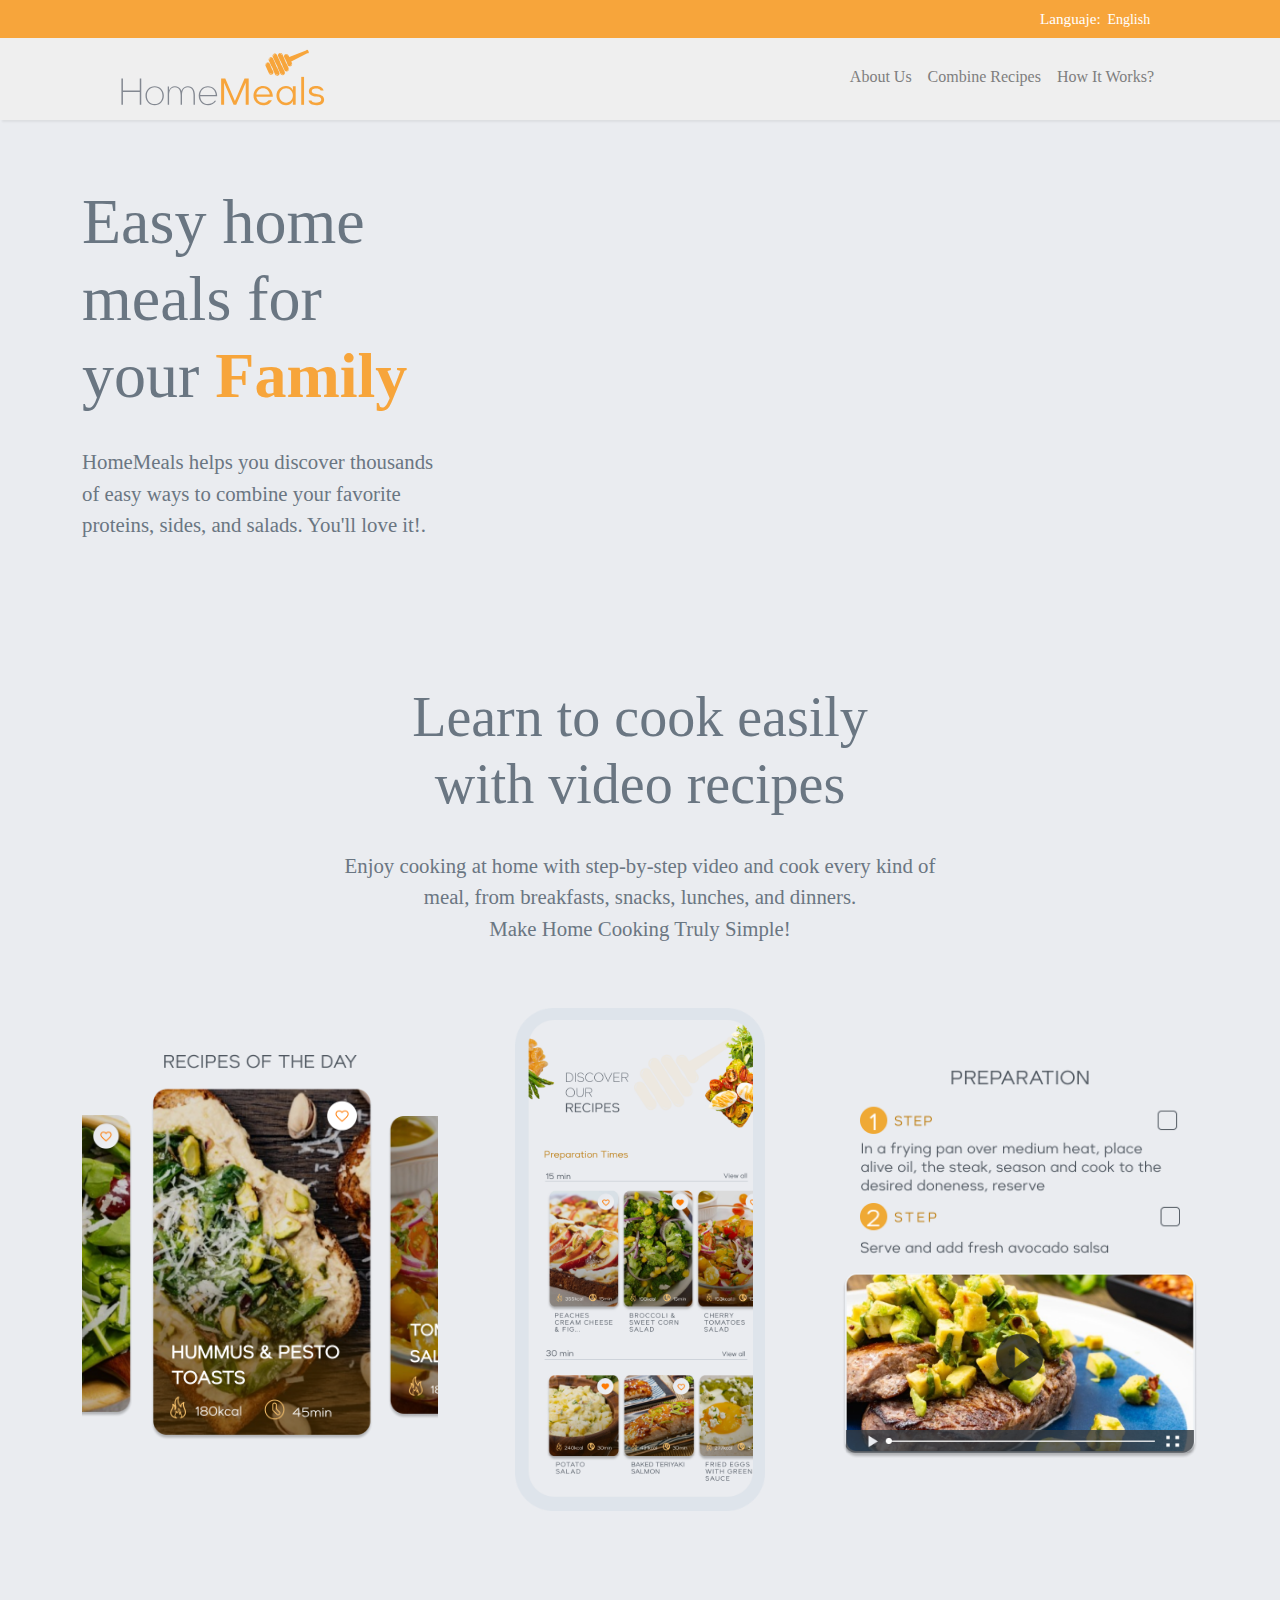
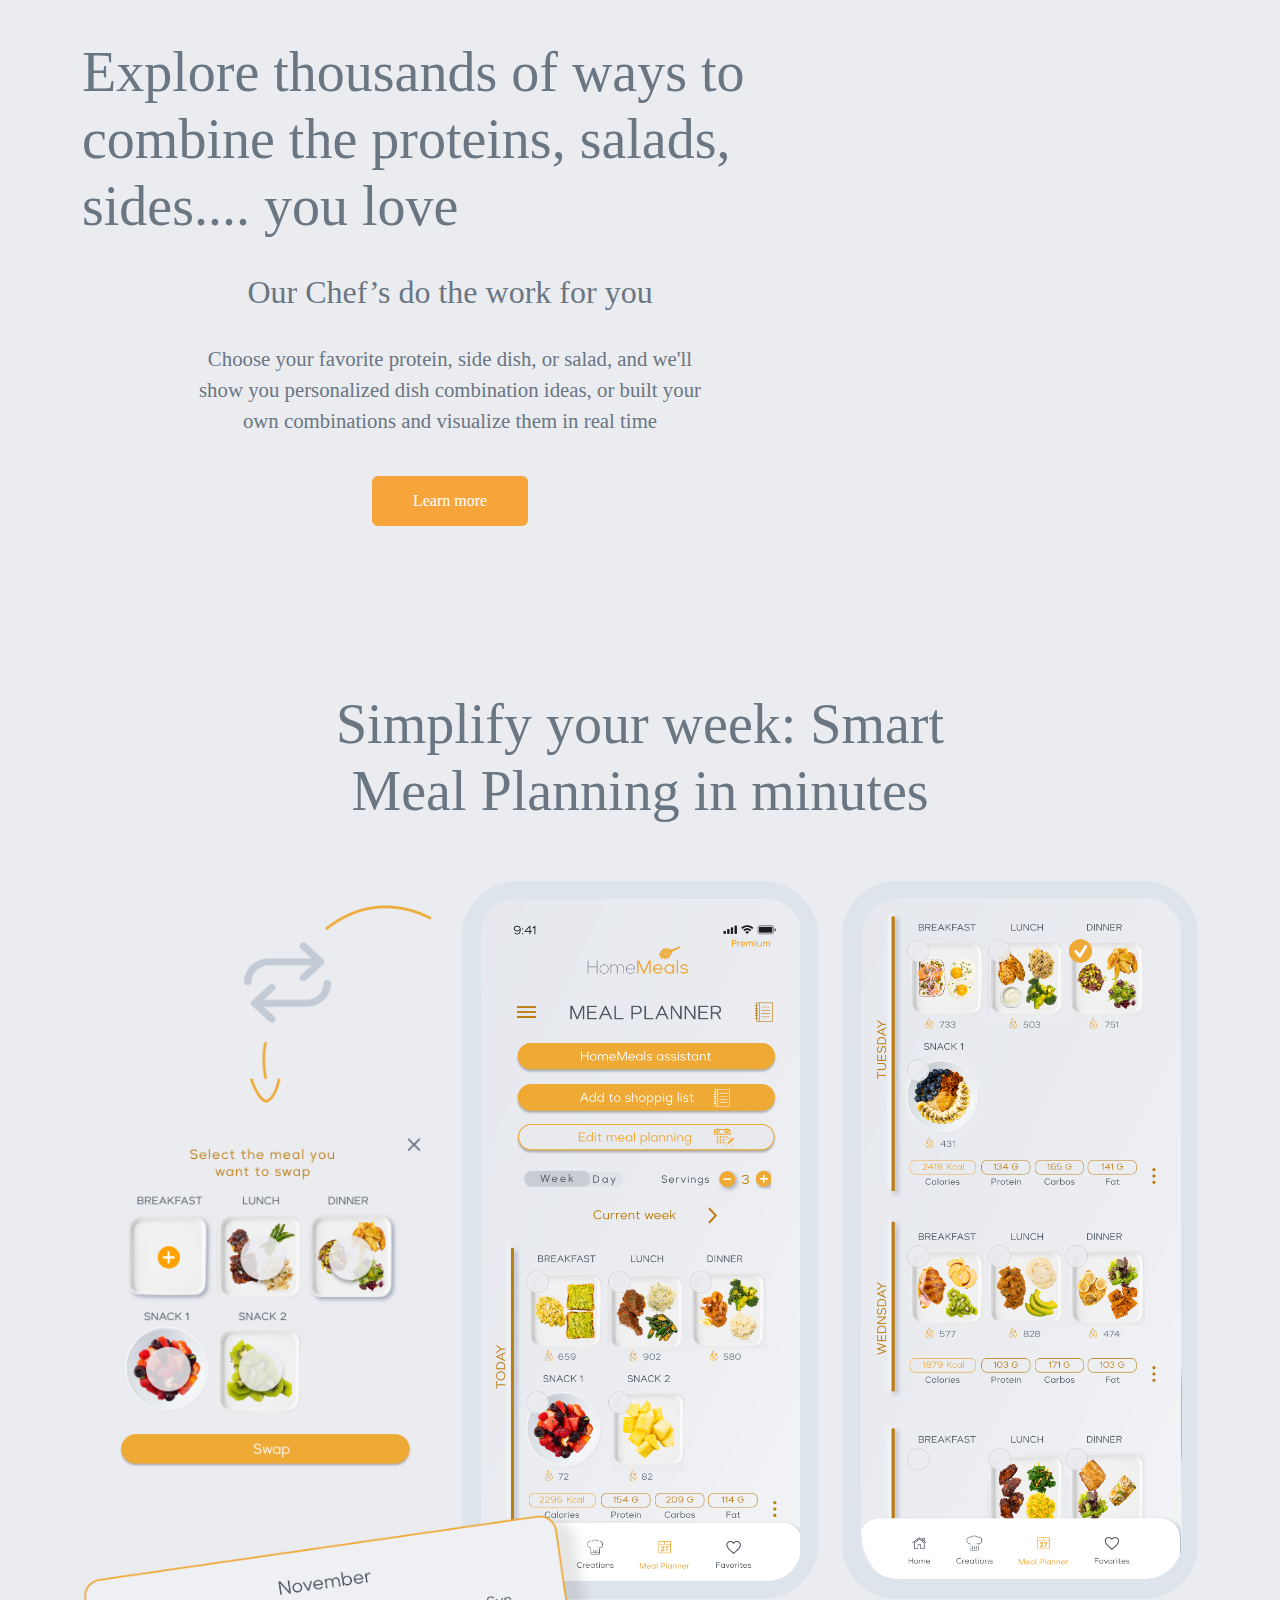
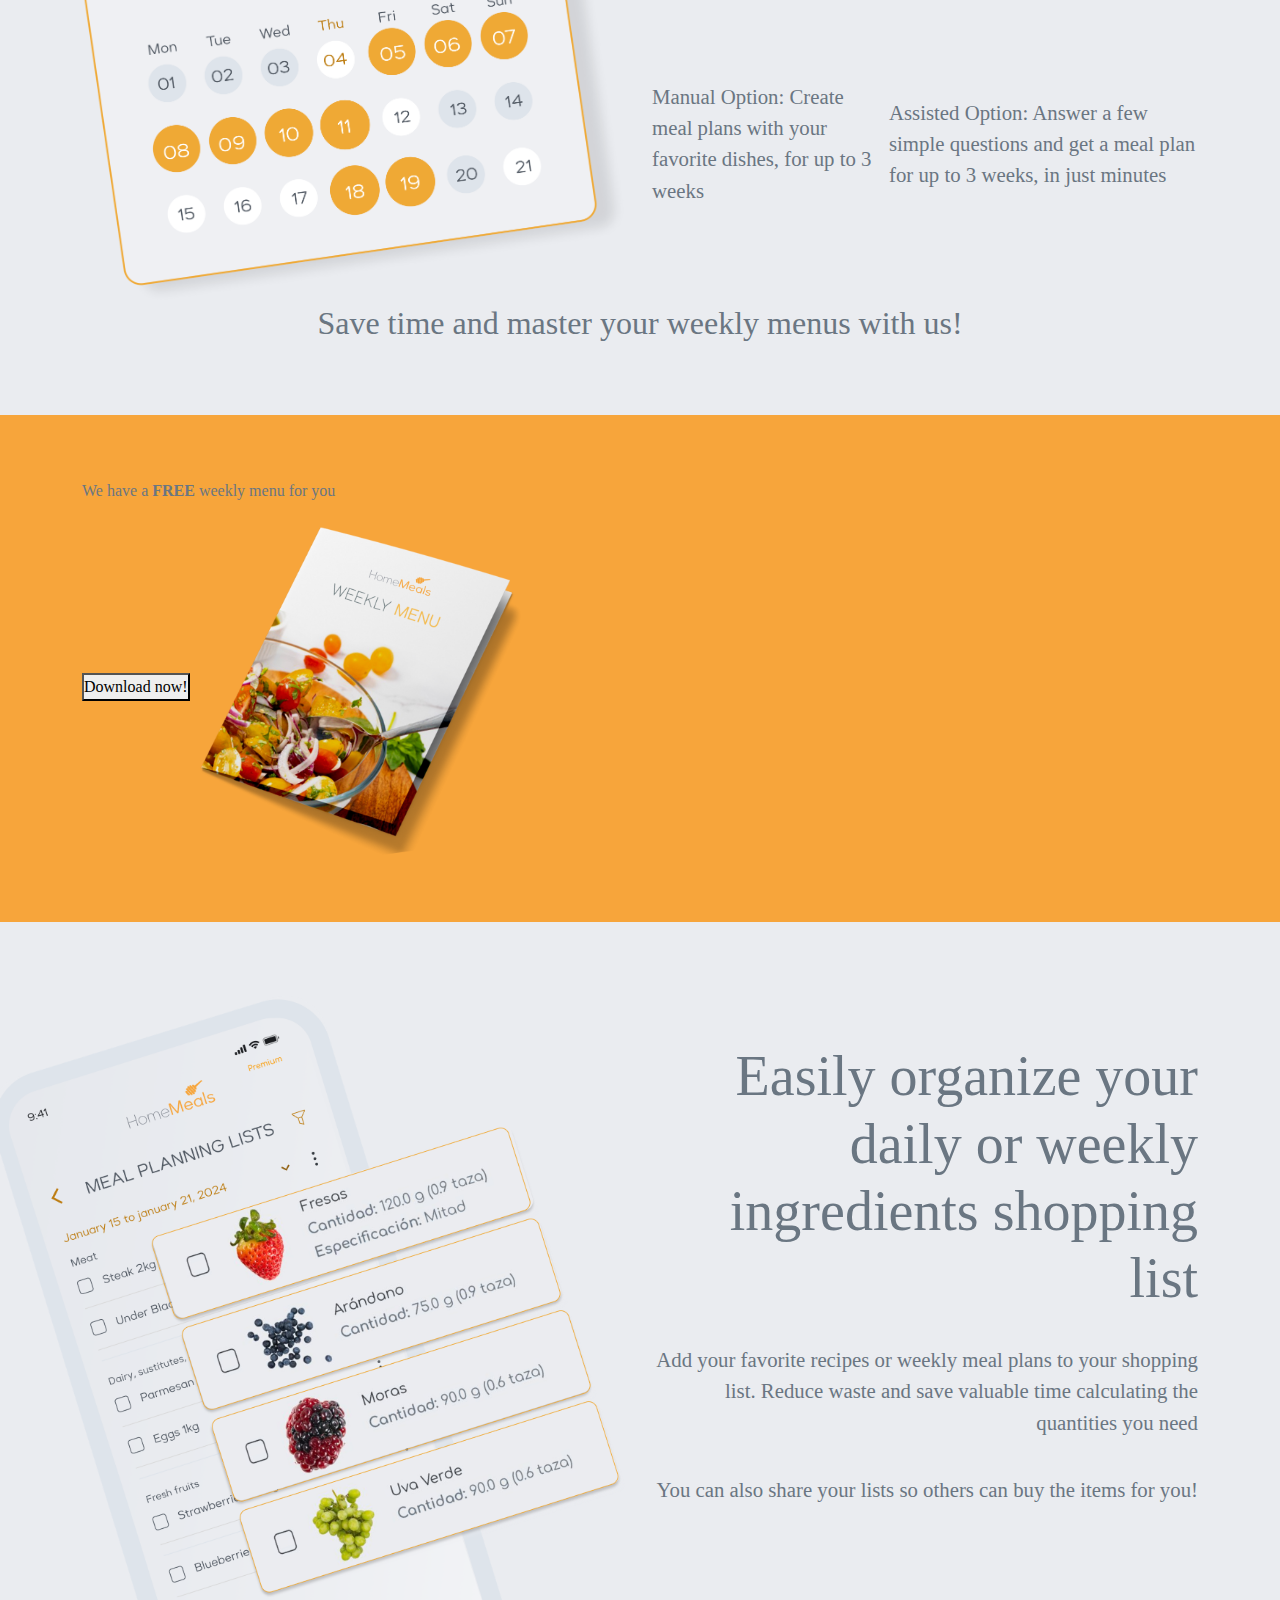
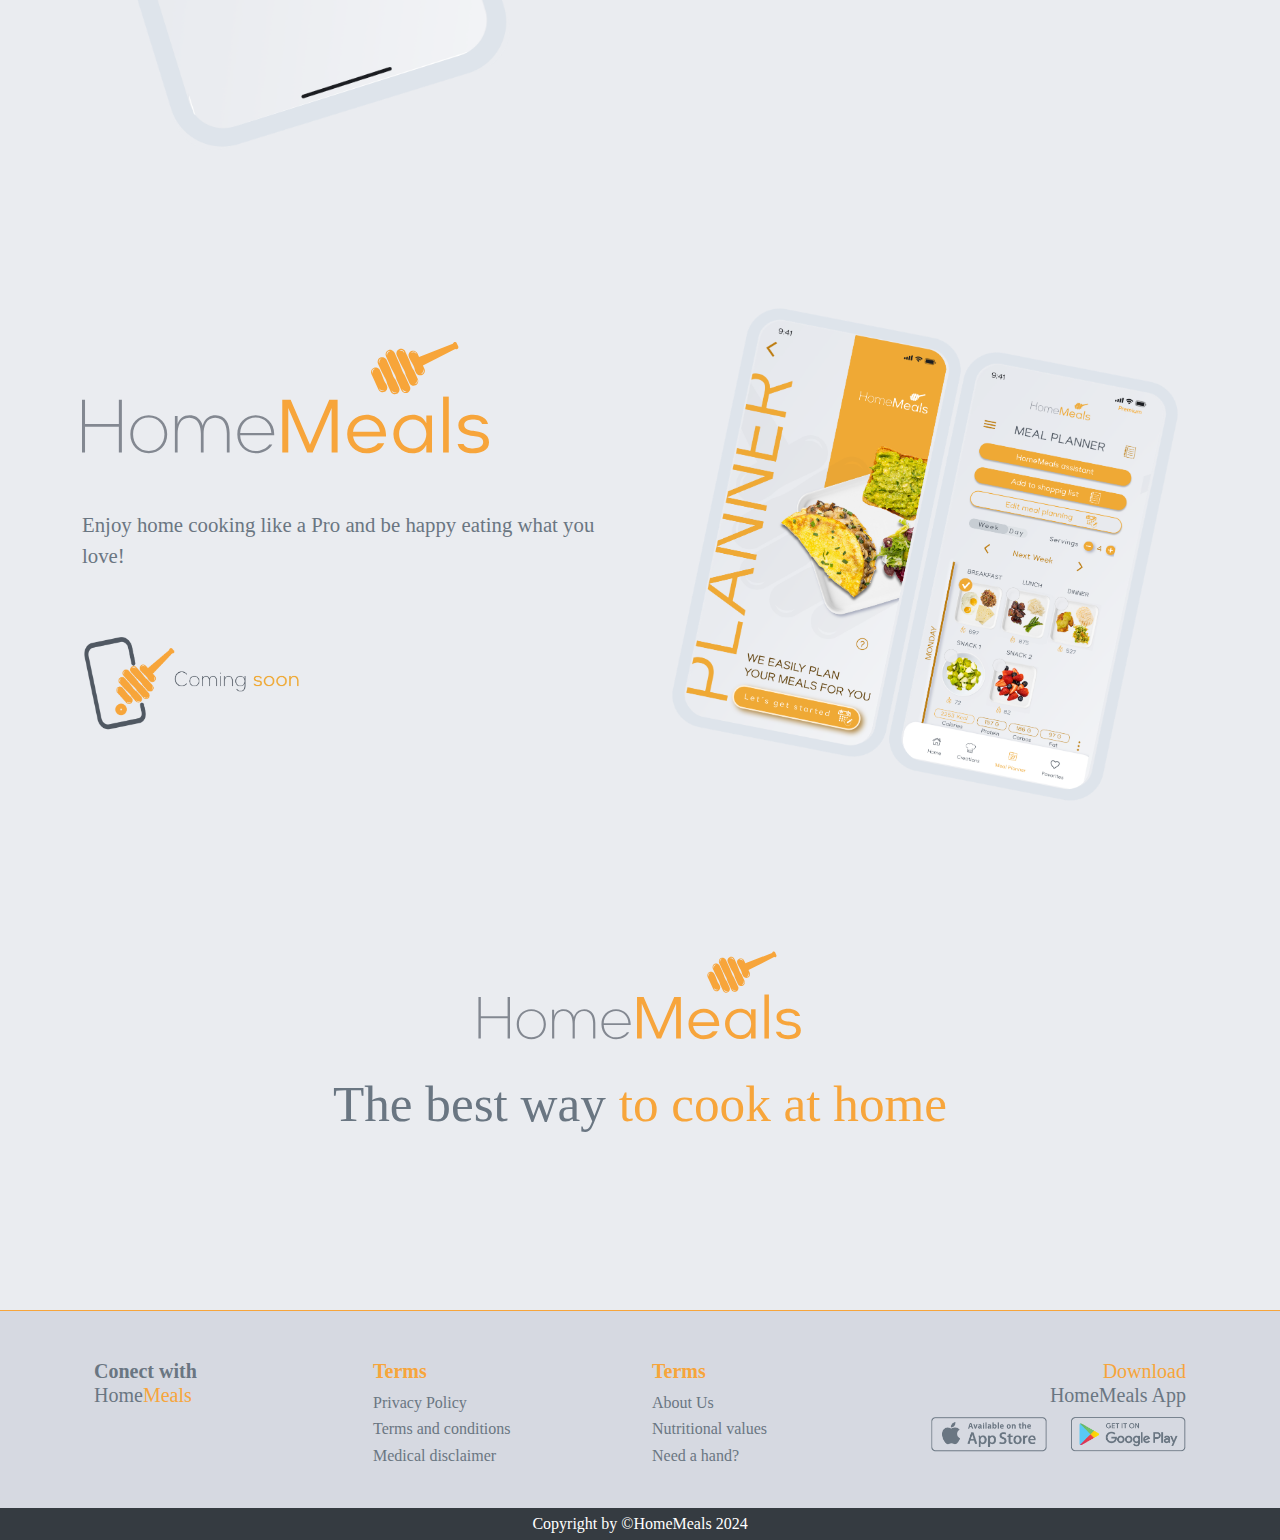
==== commit 28510d33: "Add files via upload" ====
--- a/index.html
+++ b/index.html
@@ -175,132 +175,6 @@
 
                     <!----////////////////////  CAROUSEL  //////////////////////---->
 
-                    <div class="container">
-                        <div class="swiper swiperCarousel">
-                            <div class="swiper-wrapper">
-                                <div class="swiper-slide">
-                                    <div class="card">
-                                        <img class="avatar" src="https://i.pravatar.cc/200?img=31" />
-                                        <svg class="quote-icon" xmlns="http://www.w3.org/2000/svg" viewBox="0 0 48 48" width="125px" height="125px">
-                                  <path
-                                    d="M 16.482422 8.9921875 A 1.50015 1.50015 0 0 0 15.943359 9.1074219 C 15.943359 9.1074219 13.068414 10.279429 10.357422 13.464844 C 7.6464301 16.650259 5 21.927419 5 30 A 1.50015 1.50015 0 0 0 5.015625 30.21875 A 8.5 8.5 0 0 0 13.5 39 A 8.5 8.5 0 0 0 13.5 22 A 8.5 8.5 0 0 0 8.7089844 23.480469 C 9.5777265 19.777157 11.122152 17.196657 12.642578 15.410156 C 14.931586 12.720571 17.056641 11.892578 17.056641 11.892578 A 1.50015 1.50015 0 0 0 16.482422 8.9921875 z M 37.482422 8.9921875 A 1.50015 1.50015 0 0 0 36.943359 9.1074219 C 36.943359 9.1074219 34.068414 10.279429 31.357422 13.464844 C 28.64643 16.650259 26 21.927419 26 30 A 1.50015 1.50015 0 0 0 26.015625 30.21875 A 8.5 8.5 0 0 0 34.5 39 A 8.5 8.5 0 0 0 34.5 22 A 8.5 8.5 0 0 0 29.708984 23.480469 C 30.577727 19.777157 32.122152 17.196657 33.642578 15.410156 C 35.931586 12.720571 38.056641 11.892578 38.056641 11.892578 A 1.50015 1.50015 0 0 0 37.482422 8.9921875 z"
-                                  />
-                                </svg>
-                                        <div class="header">
-                                            <h1 class="name">Amy Liu</h1>
-                                            <h2 class="title">CTO, Cybertech Solutions</h2>
-                                        </div>
-                                        <div class="quote-container">
-                                            <p class="quote">
-                                                I must admit, as a software developer, I was skeptical about the MindSync Neural Interface. But once I saw how it could transform not just the way I work but also how I engage with the world, I was sold. Its integration capability and responsiveness are unlike anything I've seen before. We're not just talking about a step forward in technology, but a quantum leap into the future.
-                                            </p>
-                                        </div>
-                                    </div>
-                                </div>
-                                <div class="swiper-slide">
-                                    <div class="card">
-                                        <img class="avatar" src="https://i.pravatar.cc/200?img=26" />
-                                        <svg class="quote-icon" xmlns="http://www.w3.org/2000/svg" viewBox="0 0 48 48" width="125px" height="125px">
-                                  <path
-                                    d="M 16.482422 8.9921875 A 1.50015 1.50015 0 0 0 15.943359 9.1074219 C 15.943359 9.1074219 13.068414 10.279429 10.357422 13.464844 C 7.6464301 16.650259 5 21.927419 5 30 A 1.50015 1.50015 0 0 0 5.015625 30.21875 A 8.5 8.5 0 0 0 13.5 39 A 8.5 8.5 0 0 0 13.5 22 A 8.5 8.5 0 0 0 8.7089844 23.480469 C 9.5777265 19.777157 11.122152 17.196657 12.642578 15.410156 C 14.931586 12.720571 17.056641 11.892578 17.056641 11.892578 A 1.50015 1.50015 0 0 0 16.482422 8.9921875 z M 37.482422 8.9921875 A 1.50015 1.50015 0 0 0 36.943359 9.1074219 C 36.943359 9.1074219 34.068414 10.279429 31.357422 13.464844 C 28.64643 16.650259 26 21.927419 26 30 A 1.50015 1.50015 0 0 0 26.015625 30.21875 A 8.5 8.5 0 0 0 34.5 39 A 8.5 8.5 0 0 0 34.5 22 A 8.5 8.5 0 0 0 29.708984 23.480469 C 30.577727 19.777157 32.122152 17.196657 33.642578 15.410156 C 35.931586 12.720571 38.056641 11.892578 38.056641 11.892578 A 1.50015 1.50015 0 0 0 37.482422 8.9921875 z"
-                                  />
-                                </svg>
-                                        <div class="header">
-                                            <h1 class="name">Sarah Price</h1>
-                                            <h2 class="title">Sr. Technology Analyst</h2>
-                                        </div>
-                                        <div class="quote-container">
-                                            <p class="quote">
-                                                The MindSync Neural Interface is a game-changer in technology that's redefining the way we interact with digital devices. With the seamless and intuitive connection, it has reduced the cognitive load of my everyday tasks. As a busy professional, I no longer have to divide my attention across multiple devices. This revolutionary product has managed to marry convenience and functionality in a way I had never thought possible.
-                                            </p>
-                                        </div>
-                                    </div>
-                                </div>
-                                <div class="swiper-slide">
-                                    <div class="card">
-                                        <img class="avatar" src="https://i.pravatar.cc/200?img=69" />
-                                        <svg class="quote-icon" xmlns="http://www.w3.org/2000/svg" viewBox="0 0 48 48" width="125px" height="125px">
-                                  <path
-                                    d="M 16.482422 8.9921875 A 1.50015 1.50015 0 0 0 15.943359 9.1074219 C 15.943359 9.1074219 13.068414 10.279429 10.357422 13.464844 C 7.6464301 16.650259 5 21.927419 5 30 A 1.50015 1.50015 0 0 0 5.015625 30.21875 A 8.5 8.5 0 0 0 13.5 39 A 8.5 8.5 0 0 0 13.5 22 A 8.5 8.5 0 0 0 8.7089844 23.480469 C 9.5777265 19.777157 11.122152 17.196657 12.642578 15.410156 C 14.931586 12.720571 17.056641 11.892578 17.056641 11.892578 A 1.50015 1.50015 0 0 0 16.482422 8.9921875 z M 37.482422 8.9921875 A 1.50015 1.50015 0 0 0 36.943359 9.1074219 C 36.943359 9.1074219 34.068414 10.279429 31.357422 13.464844 C 28.64643 16.650259 26 21.927419 26 30 A 1.50015 1.50015 0 0 0 26.015625 30.21875 A 8.5 8.5 0 0 0 34.5 39 A 8.5 8.5 0 0 0 34.5 22 A 8.5 8.5 0 0 0 29.708984 23.480469 C 30.577727 19.777157 32.122152 17.196657 33.642578 15.410156 C 35.931586 12.720571 38.056641 11.892578 38.056641 11.892578 A 1.50015 1.50015 0 0 0 37.482422 8.9921875 z"
-                                  />
-                                </svg>
-                                        <div class="header">
-                                            <h1 class="name">Dr. Miguel Torres</h1>
-                                            <h2 class="title">Head of Neurobiology, Central University</h2>
-                                        </div>
-                                        <div class="quote-container">
-                                            <p class="quote">
-                                                The day I started using the MindSync Neural Interface, I understood it wasn't just an ordinary gadget, but an extraordinary leap in technological innovation. Its user-friendly nature, mixed with the uncanny ability to understand and process my thoughts, is genuinely awe-inspiring. It's as if it took the immense complexity of the human brain and made it accessible, all without compromising my privacy or security.
-                                            </p>
-                                        </div>
-                                    </div>
-                                </div>
-                                <div class="swiper-slide">
-                                    <div class="card">
-                                        <img class="avatar" src="https://i.pravatar.cc/200?img=59" />
-                                        <svg class="quote-icon" xmlns="http://www.w3.org/2000/svg" viewBox="0 0 48 48" width="125px" height="125px">
-                                  <path
-                                    d="M 16.482422 8.9921875 A 1.50015 1.50015 0 0 0 15.943359 9.1074219 C 15.943359 9.1074219 13.068414 10.279429 10.357422 13.464844 C 7.6464301 16.650259 5 21.927419 5 30 A 1.50015 1.50015 0 0 0 5.015625 30.21875 A 8.5 8.5 0 0 0 13.5 39 A 8.5 8.5 0 0 0 13.5 22 A 8.5 8.5 0 0 0 8.7089844 23.480469 C 9.5777265 19.777157 11.122152 17.196657 12.642578 15.410156 C 14.931586 12.720571 17.056641 11.892578 17.056641 11.892578 A 1.50015 1.50015 0 0 0 16.482422 8.9921875 z M 37.482422 8.9921875 A 1.50015 1.50015 0 0 0 36.943359 9.1074219 C 36.943359 9.1074219 34.068414 10.279429 31.357422 13.464844 C 28.64643 16.650259 26 21.927419 26 30 A 1.50015 1.50015 0 0 0 26.015625 30.21875 A 8.5 8.5 0 0 0 34.5 39 A 8.5 8.5 0 0 0 34.5 22 A 8.5 8.5 0 0 0 29.708984 23.480469 C 30.577727 19.777157 32.122152 17.196657 33.642578 15.410156 C 35.931586 12.720571 38.056641 11.892578 38.056641 11.892578 A 1.50015 1.50015 0 0 0 37.482422 8.9921875 z"
-                                  />
-                                </svg>
-                                        <div class="header">
-                                            <h1 class="name">Benjamin Moore</h1>
-                                            <h2 class="title">
-                                                Director of HCI, FutureTech
-                                            </h2>
-                                        </div>
-                                        <div class="quote-container">
-                                            <p class="quote">
-                                                The MindSync Neural Interface isn't just an upgrade, it's an evolution. The way it syncs effortlessly with my thought processes makes it feel like a natural extension of my mind. It's empowering and liberating to interact with my digital world in such a direct, fluid manner. This is a tool that makes technology feel less like a barrier and more like an ally.
-                                            </p>
-                                        </div>
-                                    </div>
-                                </div>
-                                <div class="swiper-slide">
-                                    <div class="card">
-                                        <img class="avatar" src="https://i.pravatar.cc/200?img=49" />
-                                        <svg class="quote-icon" xmlns="http://www.w3.org/2000/svg" viewBox="0 0 48 48" width="125px" height="125px">
-                                  <path
-                                    d="M 16.482422 8.9921875 A 1.50015 1.50015 0 0 0 15.943359 9.1074219 C 15.943359 9.1074219 13.068414 10.279429 10.357422 13.464844 C 7.6464301 16.650259 5 21.927419 5 30 A 1.50015 1.50015 0 0 0 5.015625 30.21875 A 8.5 8.5 0 0 0 13.5 39 A 8.5 8.5 0 0 0 13.5 22 A 8.5 8.5 0 0 0 8.7089844 23.480469 C 9.5777265 19.777157 11.122152 17.196657 12.642578 15.410156 C 14.931586 12.720571 17.056641 11.892578 17.056641 11.892578 A 1.50015 1.50015 0 0 0 16.482422 8.9921875 z M 37.482422 8.9921875 A 1.50015 1.50015 0 0 0 36.943359 9.1074219 C 36.943359 9.1074219 34.068414 10.279429 31.357422 13.464844 C 28.64643 16.650259 26 21.927419 26 30 A 1.50015 1.50015 0 0 0 26.015625 30.21875 A 8.5 8.5 0 0 0 34.5 39 A 8.5 8.5 0 0 0 34.5 22 A 8.5 8.5 0 0 0 29.708984 23.480469 C 30.577727 19.777157 32.122152 17.196657 33.642578 15.410156 C 35.931586 12.720571 38.056641 11.892578 38.056641 11.892578 A 1.50015 1.50015 0 0 0 37.482422 8.9921875 z"
-                                  />
-                                </svg>
-                                        <div class="header">
-                                            <h1 class="name">Dr. Simone Laurent</h1>
-                                            <h2 class="title">Chief Neurologist, NeuroTech Hospital</h2>
-                                        </div>
-                                        <div class="quote-container">
-                                            <p class="quote">
-                                                As a neurologist, I can attest that the MindSync Neural Interface is an absolute marvel. The accuracy with which it translates neural signals into digital actions is astounding. But what impresses me more is how it manages to do so with such finesse, ensuring an unintrusive and seamless user experience. This is truly a leap in making technology more intuitively human.
-                                            </p>
-                                        </div>
-                                    </div>
-                                </div>
-                                <div class="swiper-slide">
-                                    <div class="card">
-                                        <img class="avatar" src="https://i.pravatar.cc/200?img=68" />
-                                        <svg class="quote-icon" xmlns="http://www.w3.org/2000/svg" viewBox="0 0 48 48" width="125px" height="125px">
-                                  <path
-                                    d="M 16.482422 8.9921875 A 1.50015 1.50015 0 0 0 15.943359 9.1074219 C 15.943359 9.1074219 13.068414 10.279429 10.357422 13.464844 C 7.6464301 16.650259 5 21.927419 5 30 A 1.50015 1.50015 0 0 0 5.015625 30.21875 A 8.5 8.5 0 0 0 13.5 39 A 8.5 8.5 0 0 0 13.5 22 A 8.5 8.5 0 0 0 8.7089844 23.480469 C 9.5777265 19.777157 11.122152 17.196657 12.642578 15.410156 C 14.931586 12.720571 17.056641 11.892578 17.056641 11.892578 A 1.50015 1.50015 0 0 0 16.482422 8.9921875 z M 37.482422 8.9921875 A 1.50015 1.50015 0 0 0 36.943359 9.1074219 C 36.943359 9.1074219 34.068414 10.279429 31.357422 13.464844 C 28.64643 16.650259 26 21.927419 26 30 A 1.50015 1.50015 0 0 0 26.015625 30.21875 A 8.5 8.5 0 0 0 34.5 39 A 8.5 8.5 0 0 0 34.5 22 A 8.5 8.5 0 0 0 29.708984 23.480469 C 30.577727 19.777157 32.122152 17.196657 33.642578 15.410156 C 35.931586 12.720571 38.056641 11.892578 38.056641 11.892578 A 1.50015 1.50015 0 0 0 37.482422 8.9921875 z"
-                                  />
-                                </svg>
-                                        <div class="header">
-                                            <h1 class="name">Jared Foster</h1>
-                                            <h2 class="title">Sr. Tech Journalist, Digital Frontier</h2>
-                                        </div>
-                                        <div class="quote-container">
-                                            <p class="quote">
-                                                As a technology journalist, I've seen numerous gadgets come and go. However, the MindSync Neural Interface isn't just a flash in the pan - it's here to revolutionize the way we perceive and interact with technology. The convenience it brings, coupled with its stellar performance, makes it more than just a device - it's an experience. One that is utterly transformative in the truest sense of the word.
-                                            </p>
-                                        </div>
-                                    </div>
-                                </div>
-                            </div>
-                            <div class="swiper-button-next"></div>
-                            <div class="swiper-button-prev"></div>
-                            <div class="swiper-pagination"></div>
-                        </div>
-                    </div>
-
                     <!----//////////////////  end CAROUSEL  ////////////////////---->
 
                         <br>
@@ -425,7 +299,7 @@
                     <img src="images/comingsoon.png" width="40%" alt="">
                 </div>
                 <div class="col-md-6">
-                    <img src="images/MuckUps_EnjoyCooking_Home.png" width="130%" alt="">
+                    <img src="images/MuckUps_EnjoyCooking_Home.png" width="100%" alt="">
                 </div>
             </div>
         </div>
--- a/styles.css
+++ b/styles.css
@@ -1,4 +1,7 @@
-    @font-face {
+/*CSS STYLES*/
+/* /////////////////////// Estilos Globales //////////////////////// */
+
+   @font-face {
         font-family: 'suprema';
         src: url('suprema-400-regular-webfont.woff2') format('woff2'),
              url('suprema-400-regular-webfont.woff') format('woff');
@@ -25,19 +28,37 @@
         background-color: #EAECF0;
         color: #6A7682;
         font-family: suprema;
+        /* Referencia para variable de tamaño usado para medidas "em" */
         font-size: 16px;
-    }
+        /* ////////////////////////////////////////////////////////// */
+    }
+
+/* ////////////////////// ///////////////////// ///////////////////// */
+
+/*///////////////////////////// GENERALES ////////////////////////////*/
+
+/* ////////////////////// ///////////////////// ///////////////////// */
+
+/*////////////////////////////// TEXTOS //////////////////////////////*/
 
     h1 {
-        font-size: 4em;
+      font-size: 4em;
     }
 
     h2 {
-        font-size: 3.5em;
-        font-weight: 100;
-    }
-
-/*////////////////////////// TEXTOS /////////////////////////////*/
+      font-size: 3.5em;
+      font-weight: 100;
+    }
+
+    h3 {
+      font-size: 2em;
+    }
+
+  /* Aplicar Mayusculas a todas las letras */
+      .first-title{
+        text-transform: capitalize;
+    }
+  /* ///////////////////////////////////// */
 
     .title01 {
       font-size: 8em;
@@ -63,7 +84,9 @@
       padding: 0 10%;
     }
 
-/*////////////////////////// TEXTOS /////////////////////////////*/
+/* ////////////////////// ///////////////////// ///////////////////// */
+
+/*///////////////////////////// COLORES //////////////////////////////*/
 
     .colorYellowBasic {
         color: #F7A53B;
@@ -73,10 +96,6 @@
       color: #BD7C0F;
     }
 
-    h3 {
-        font-size: 2em;
-    }
-
     a {
         color: #54859e;
     }
@@ -85,33 +104,46 @@
         color:#F7A53B;
     }
 
+    i {
+      color: #6A7682;
+    }
+
+    i:hover {
+      color:#F7A53B;
+    }
+
+    .btn {
+      color: #6A7682;
+    }
+
+/* ////////////////////// ///////////////////// ///////////////////// */
+
+/*////////////////////////////// LISTAS //////////////////////////////*/
+
     ul {
       list-style-type: none;
     }
 
-    footer ul {
-      padding: 0;
-    }
-
     li {
         margin-bottom: 1%;
     }
+    
+/* ////////////////////// ///////////////////// ///////////////////// */
+
+/*/////////////////////////////// MENU ///////////////////////////////*/
 
     .header{
-        position: relative;
-        width: 100%;
-    }
-    
+      position: relative;
+      width: 100%;
+    }
+
     .header-inner{
-        top: 0;
-        left: 0;
-        width:100%;
-        z-index: 99;
-        background-color: #EFEFEF;
-    }
-    
-
-/*/////////////////////MENU//////////////////////*/
+      top: 0;
+      left: 0;
+      width:100%;
+      z-index: 99;
+      background-color: #EFEFEF;
+    }
 
     .nav-item .nav-link{
         display: block;
@@ -168,18 +200,33 @@
         font-weight: 500;
     }
 
-/*/////////////////////MENU//////////////////////*/
-    
-
-    .first-title{
-        text-transform: capitalize;
-    }
-    
+    .navP .logo img {
+      width: 70%;
+      margin: -3px 0px 0px 0px;
+    }
+
+    .socialMediaMenu {
+      display: flex; 
+      align-items: center;
+    }
+
+    .langMenu {
+      display: flex; 
+      justify-content: flex-end; 
+      text-align: right; 
+      align-items: center;
+    }
+
+/* ////////////////////// ///////////////////// ///////////////////// */
+
+/* /////////////////////// CONTAINER & SECTION ////////////////////// */
+
     section{
         background-color: #EAECF0;
         padding: 4rem 0rem 4rem;
         color: #6A7682;
     }
+
     section:nth-of-type(even){
         background-color: #EAECF0;
         color: white;
@@ -190,17 +237,9 @@
         display: flex;
     }
 
-    i {
-        color: #6A7682;
-    }
-
-    i:hover {
-        color:#F7A53B;
-    }
-
-    .btn {
-        color: #6A7682;
-    }
+/* /////////////////////// ///////////////////// ///////////////////// */
+
+/* //////////////////////// ///// BOTONES ///// ////////////////////// */
 
     .btn-submit {
         margin: 0% 2%;
@@ -230,6 +269,9 @@
         margin-top: 2px;
     }
 
+/* /////////////////////// ///////////////////// ///////////////////// */
+
+/* //////////////////////// ////// FORMS ////// ////////////////////// */
 
     .form-control::placeholder{
         color: rgb(160, 173, 190);
@@ -250,6 +292,9 @@
         box-shadow: inset 0 calc(-1* var(--bs-accordion-border-width)) 0 #e1dbd3;
     }
 
+/* //////////////////////// ///////////////////// ////////////////////// */
+
+/* ////////////////////// ////// ACCORDEON ////// ////////////////////// */
     .accordion {
         --bs-accordion-bg: transparent;
     }
@@ -271,6 +316,10 @@
         border-bottom: 1px solid #f7a53b;
     }
 
+/* ////////////////////// ///////////////////// ////////////////////// */
+
+/* ///////////////////// ///// CONDICIONES ///// ///////////////////// */
+
     .justDesktop {
       display: initial;
     }
@@ -283,27 +332,9 @@
       display: none;
     }
 
-    .navP .logo img {
-      width: 70%;
-      margin: -3px 0px 0px 0px;
-    }
-
-    .txtDownloadFooter {
-      text-align: end;
-    }
-
-    .socialMediaMenu {
-      display: flex; 
-      align-items: center;
-    }
-
-    .langMenu {
-      display: flex; 
-      justify-content: flex-end; 
-      text-align: right; 
-      align-items: center;
-    }
-
+/* ////////////////////// ///////////////////// ///////////////////// */
+
+/*/////////////////////////// - About Us - ///////////////////////////*/
     .imgAboutDec01 {
       position: absolute;
       top: -250px;
@@ -316,6 +347,9 @@
       right: 0;
       width: 9%;
     }
+/*//////////////////////// /////////////////////// /////////////////////*/
+
+/*///////////////////////////// - Combine - ////////////////////////////*/
 
     .imgDec01Combine {
       position: absolute; 
@@ -328,6 +362,10 @@
       padding-right: 35%;
     }
 
+    .img01HeaderCombine {
+      width: 80%;
+    }
+
     .stepsCombine {
       margin-top: 15%;
       display: flex;
@@ -339,176 +377,259 @@
       width: 100%;
     }
 
-/*///////////////////////////// - Carousel - /////////////////////////////*/
-
-/*///////////////////////////// - Carousel - /////////////////////////////*/
+/*/////////////////////// /////////////////////// //////////////////////*/
+
+/*/////////////////////////// - How it Works - /////////////////////////*/
+
+    .headerHowitWorksIMG {
+      background-image: url(images/bannerHowItWorks.png);
+      background-size: contain; 
+      background-position: right; 
+      background-repeat: no-repeat;
+    }
+
+    .contentHeaderHowitWorks {
+      align-content: center;
+      vertical-align: middle;
+      padding: 5% 0%;
+      padding-right: 5%;
+    }
+
+
+/*/////////////////// ///////////////////////////// ////////////////////*/
+
+/*/////////////////////////// - Carousel - /////////////////////////////*/
+
+/*/////////////////// ///////////////////////////// ////////////////////*/
+
+/*//////////////////////////// - FOOTER - //////////////////////////////*/
 
     .imgFirmaHomeMeals {
       width: 30%;
     }
 
+    footer ul {
+      padding: 0;
+    }
+
+    .txtDownloadFooter {
+      text-align: end;
+    }
+
     .downloadImgFooter {
       padding: 2% 0;
     }
 
-/*Laptop pequeña*/
-  @media screen and (max-width: 1200px) {
-    .txt_Subtitle {
-      font-size: 1.7em;
-    }
-
-    .title01 {
-      font-size: 5em;
-      font-weight: 100;
-    }
-
-    .title02 {
-      font-size: 2.7em;
-    }
-
-    .justNotebook {
-      display: initial;
-    }
-
-    .justMobile {
-      display: none;
-    }
-  }
-
-/*IPAD & Tablet*/
-  @media screen and (max-width: 990px) {
-    .txt_Subtitle {
-      font-size: 1.7em;
-    }
-
-    .justDesktop {
-      display: none;
-    }
-
-    .justNotebook {
-      display: none;
-    }
-
-    .title01 {
-      font-size: 5em;
-      font-weight: 100;
-    }
-
-    .title02 {
-      font-size: 2.7em;
-    }
-
-    .justMobile {
-      display: none;
-    }
-
-    .txtDownloadFooter {
-      text-align: start;
-    }
-
-    .imgAboutDec01 {
-      top: -100px;
-      width: 15%;
-    }
-
-    .imgAboutDec02 {
-      width: 13%;
-    }
-
-  }
-
-/*Celular*/
-@media screen and (max-width: 590px) {
-  .navP {
-    justify-content: center;
-    text-align: center;
-  }
-
-  .txt_Subtitle {
-    font-size: 1.3em;
-  }
-
-  .socialMediaMenu {
-    justify-content: center;
-  }
-
-  .langMenu {
-    justify-content: center;
-  }
-
-  .navP img {
-    padding-left: 5%;
-    margin-bottom: 3% !important;
-  }
-
-  .title02 {
-    font-size: 2.3em;
-    line-height: normal;
-  }
-
-  .justMobile {
-    display: initial;
-  }
-
-  .txtDownloadFooter {
-    text-align: center;
-  }
-
-  .imgAboutDec01 {
-    top: -80px;
-    width: 15%;
-  }
-
-  .imgAboutDec02 {
-    top: -130px;
-    width: 19%;
-  }
-
-  .downloadImgFooter {
-    width: 50%;
-  }
-
-  .imgFirmaHomeMeals {
-    width: 50%;
-  }
-
-  .title01Combine {
-    font-size: 2em;
-  }
-
-  .imgDec01Combine {
-    top: 385px;
-    width: 48%;
-  }
-
-  .textHeadCombine {
-    padding-right: 45%;
-  }
-
-  .stepsCombine {
-    flex-wrap: wrap;
-  }
-
-  .stepsCombine img {
-    width: 25%;
-  }
-
-  .stepsCombine h2 {
-      font-size: 2.2em;
-      line-height: 1em;
-      margin-top: 3%;
-  }
-
-  .imgCombinationCombine02 {
-    width: 80%;
-  }
-
-  .title02combine {
-    font-size: 2em;
-  }
-
-  .txtNutInf {
-    padding: 0%;
-  }
-
-}+/*/////////////////// ///////////////////////////// ////////////////////*/
+
+/*/////////////////// --------- ---------- --------- ///////////////////*/
+/*/////////////////// --------- RESPONSIVE --------- ///////////////////*/
+/*/////////////////// --------- --styles-- --------- ///////////////////*/
+/*/////////////////// --------- ---------- --------- ///////////////////*/
+
+/*/////////////////////  ------LAPTOP SMALL------  /////////////////////*/
+
+      @media screen and (max-width: 1200px) {
+        .txt_Subtitle {
+          font-size: 1.7em;
+        }
+
+        .title01 {
+          font-size: 5em;
+          font-weight: 100;
+        }
+
+        .title02 {
+          font-size: 2.7em;
+        }
+
+        .justNotebook {
+          display: initial;
+        }
+
+        .justMobile {
+          display: none;
+        }
+
+        .title01Combine {
+          font-size: 5em;
+        }
+
+        .img01HeaderCombine {
+          width: 100%;
+        }
+
+        .imgFirmaHomeMeals {
+          width: 40%;
+        }
+      }
+
+/*/////////////////// ///////////////////////////// ////////////////////*/
+
+/*////////////////////  ------IPAD & Tablet------  /////////////////////*/
+
+      @media screen and (max-width: 990px) {
+        .txt_Subtitle {
+          font-size: 1.7em;
+        }
+
+        .justDesktop {
+          display: none;
+        }
+
+        .justNotebook {
+          display: none;
+        }
+
+        .title01 {
+          font-size: 5em;
+          font-weight: 100;
+        }
+
+        .title02 {
+          font-size: 2.7em;
+        }
+
+        .justMobile {
+          display: none;
+        }
+
+        .txtDownloadFooter {
+          text-align: start;
+        }
+
+        .imgAboutDec01 {
+          top: -100px;
+          width: 15%;
+        }
+
+        .imgAboutDec02 {
+          width: 13%;
+        }
+
+        .title01Combine {
+          font-size: 3.5em;
+        }
+
+        .title02combine {
+          font-size: 1.8em;
+          line-height: 1.1em;
+        }
+
+        .imgCombinationCombine02 {
+          width: 110%;
+        }
+
+      }
+
+/*/////////////////// ///////////////////////////// ////////////////////*/
+
+/*////////////////////  ------ Cellphone ------  //////////////////////*/
+
+      @media screen and (max-width: 590px) {
+        .navP {
+          justify-content: center;
+          text-align: center;
+        }
+
+        .txt_Subtitle {
+          font-size: 1.3em;
+        }
+
+        .socialMediaMenu {
+          justify-content: center;
+        }
+
+        .langMenu {
+          justify-content: center;
+        }
+
+        .navP img {
+          padding-left: 5%;
+          margin-bottom: 3% !important;
+        }
+
+        .title02 {
+          font-size: 2.3em;
+          line-height: normal;
+        }
+
+        .justMobile {
+          display: initial;
+        }
+
+        .txtDownloadFooter {
+          text-align: center;
+        }
+
+        .imgAboutDec01 {
+          top: -80px;
+          width: 15%;
+        }
+
+        .imgAboutDec02 {
+          top: -130px;
+          width: 19%;
+        }
+
+        .downloadImgFooter {
+          width: 50%;
+        }
+
+        .imgFirmaHomeMeals {
+          width: 50%;
+        }
+
+        .title01Combine {
+          font-size: 2em;
+        }
+
+        .imgDec01Combine {
+          top: 385px;
+          width: 48%;
+        }
+
+        .textHeadCombine {
+          padding-right: 45%;
+        }
+
+        .stepsCombine {
+          flex-wrap: wrap;
+        }
+
+        .stepsCombine img {
+          width: 25%;
+        }
+
+        .stepsCombine h2 {
+            font-size: 2.2em;
+            line-height: 1em;
+            margin-top: 3%;
+        }
+
+        .imgCombinationCombine02 {
+          width: 90%;
+        }
+
+        .title02combine {
+          font-size: 2em;
+        }
+
+        .txtNutInf {
+          padding: 0%;
+        }
+
+        .headerHowitWorksIMG {
+          background-size: 158%;
+          background-position: top right;
+        }
+
+        .contentHeaderHowitWorks {
+          text-align: center;
+          margin-top: 50%;
+          padding: 0;
+        }
+
+      }
+
+/*/////////////////// ///////////////////////////// ////////////////////*/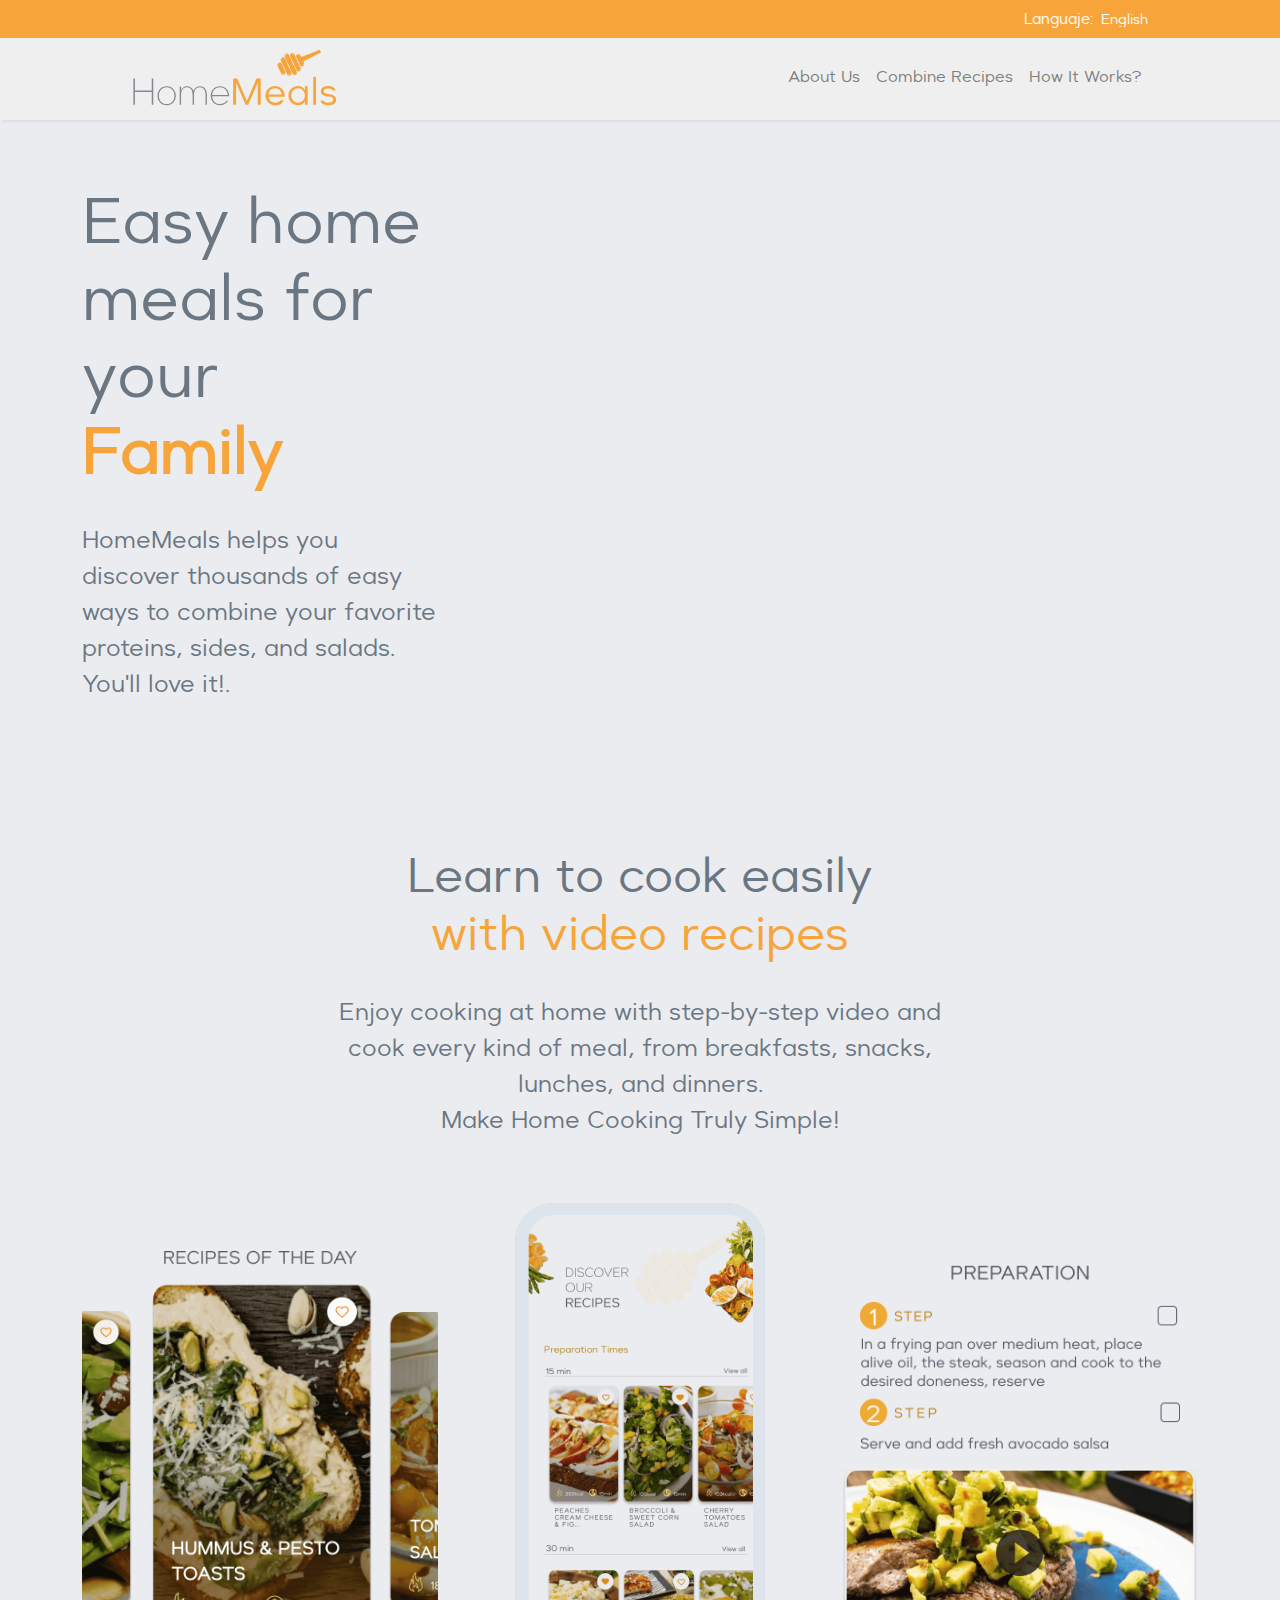
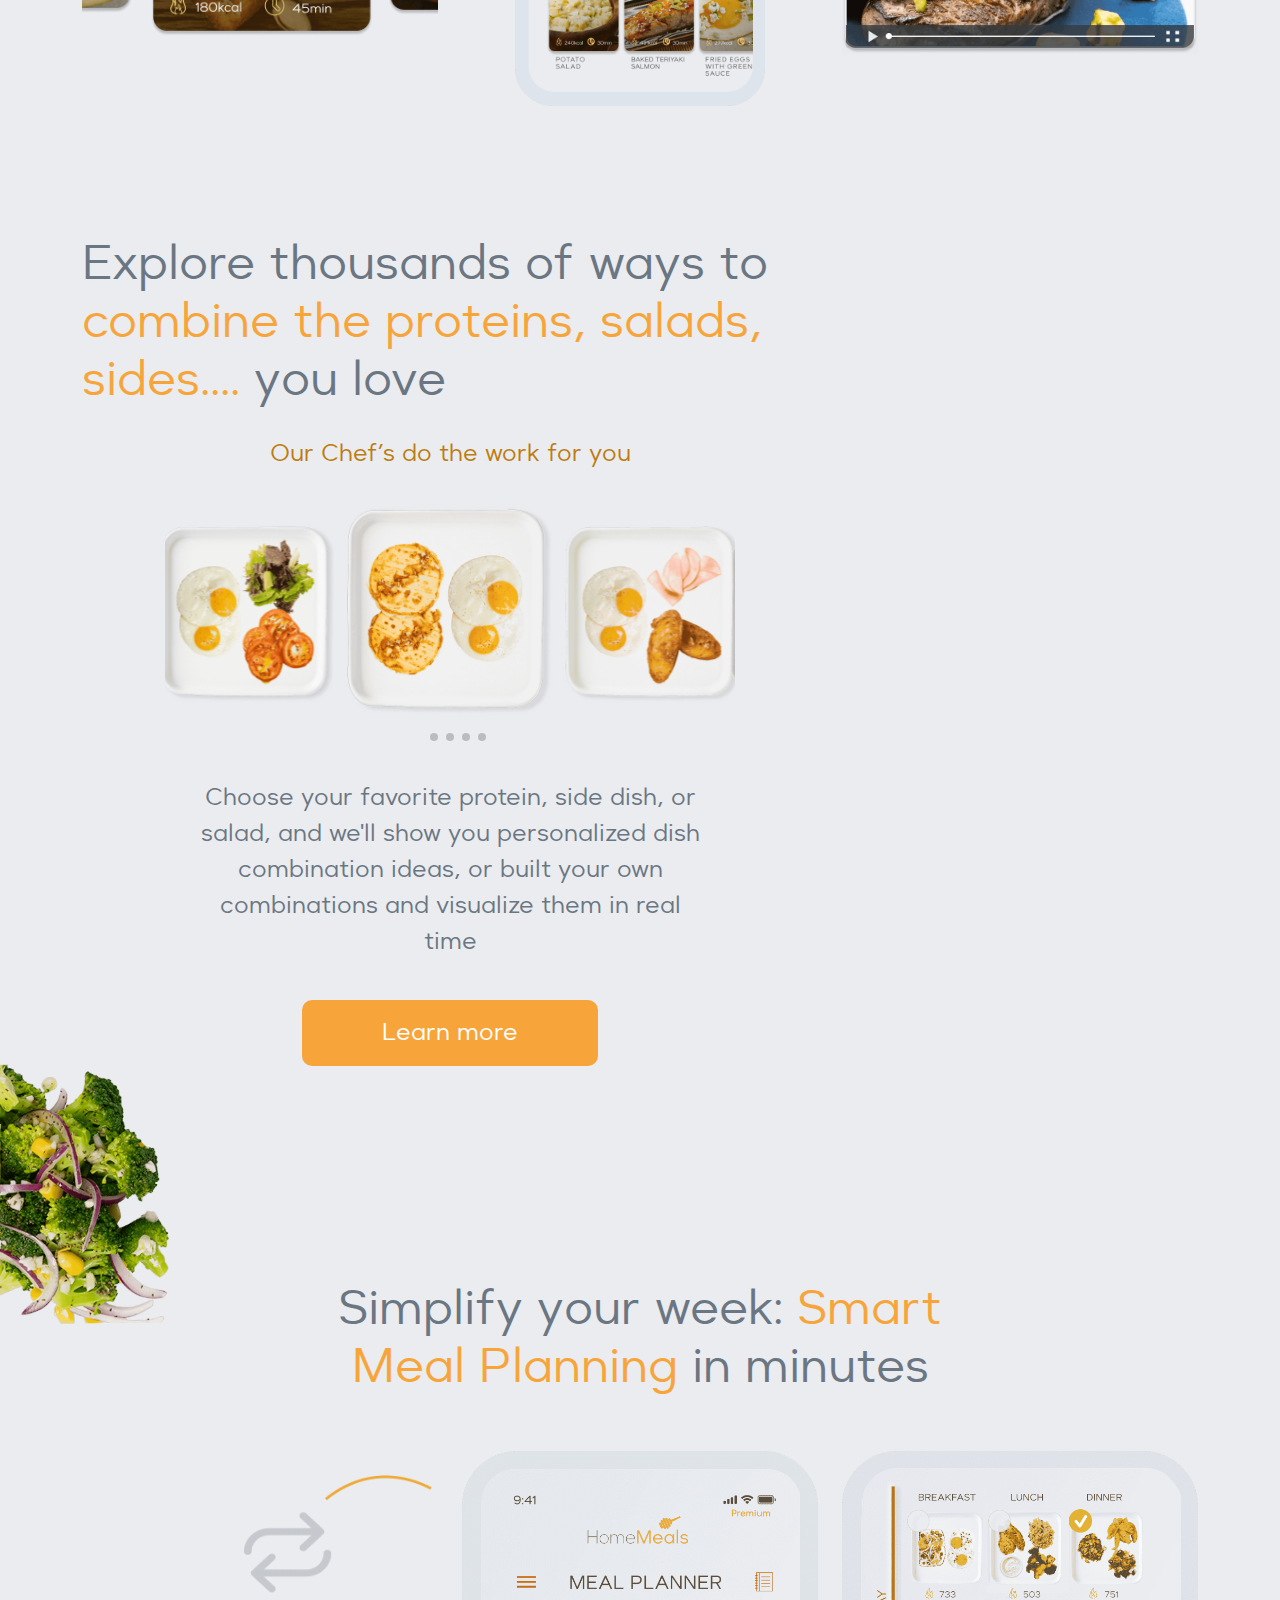
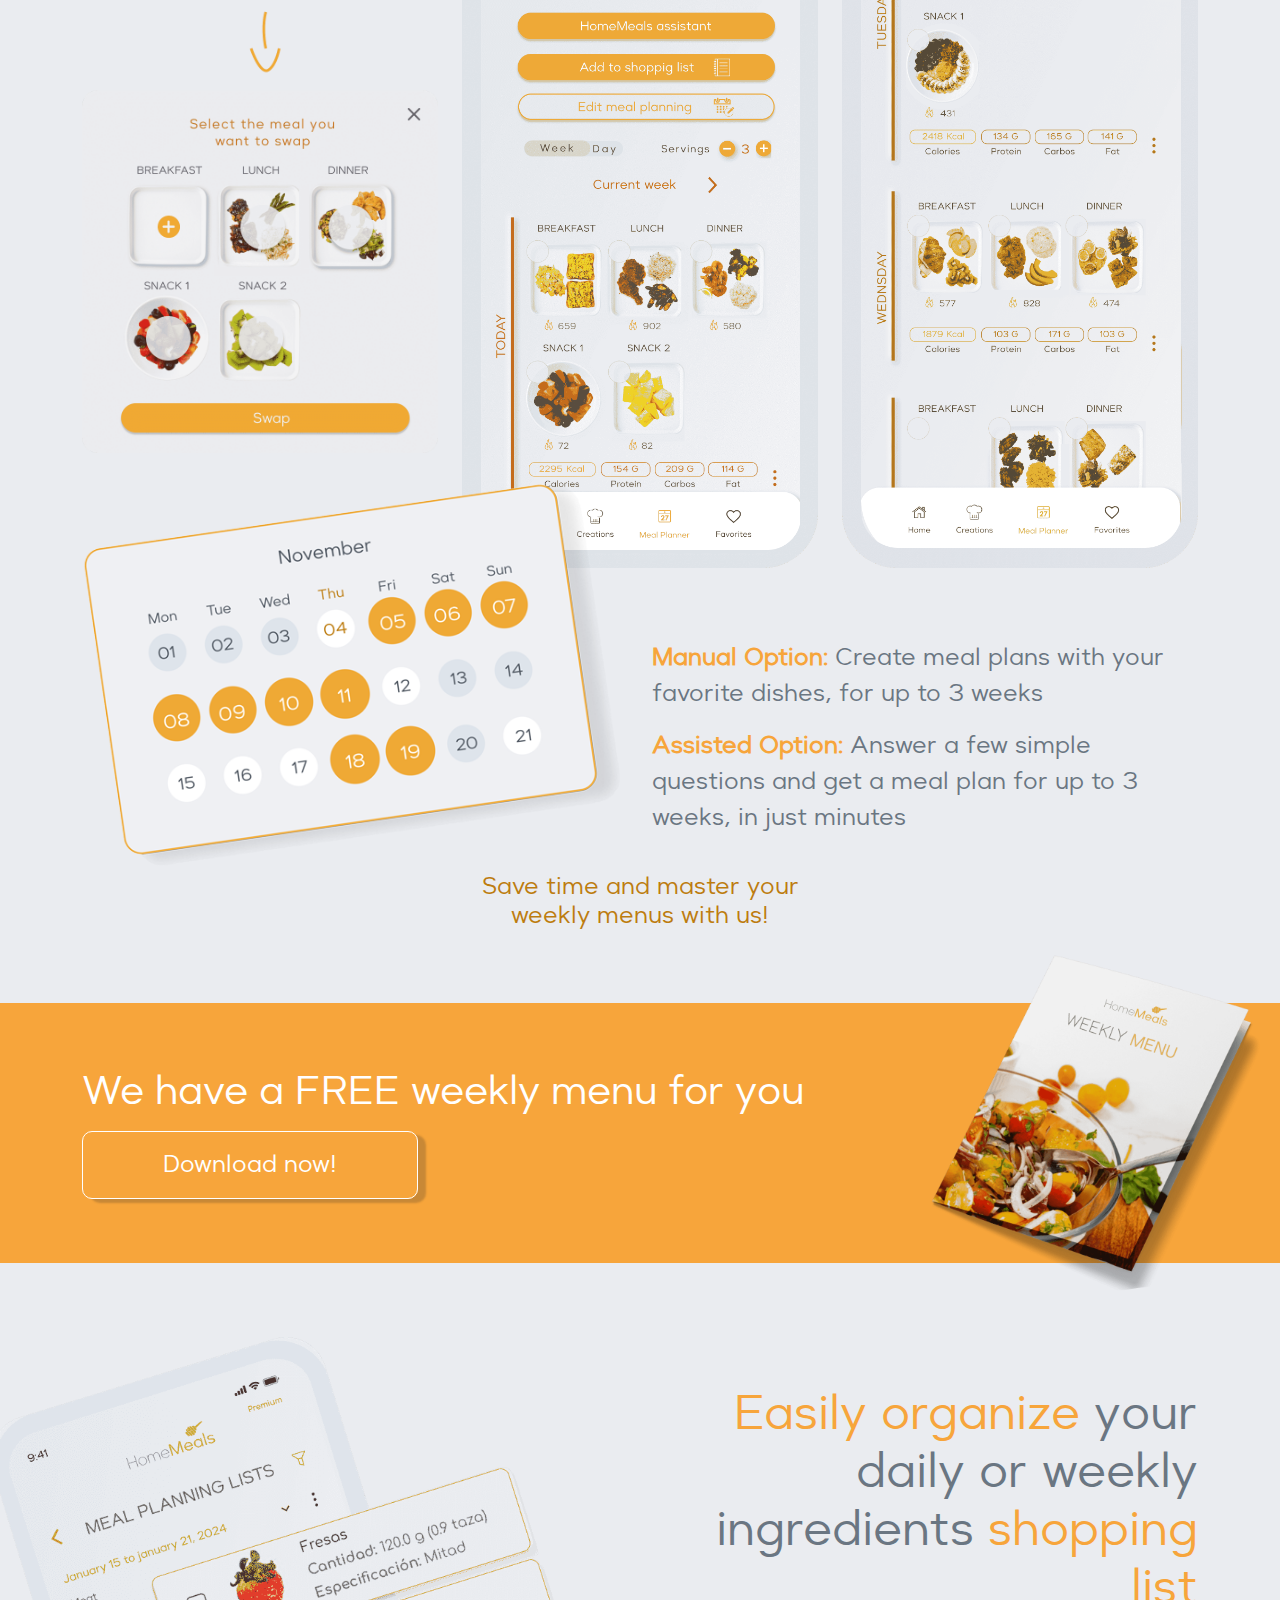
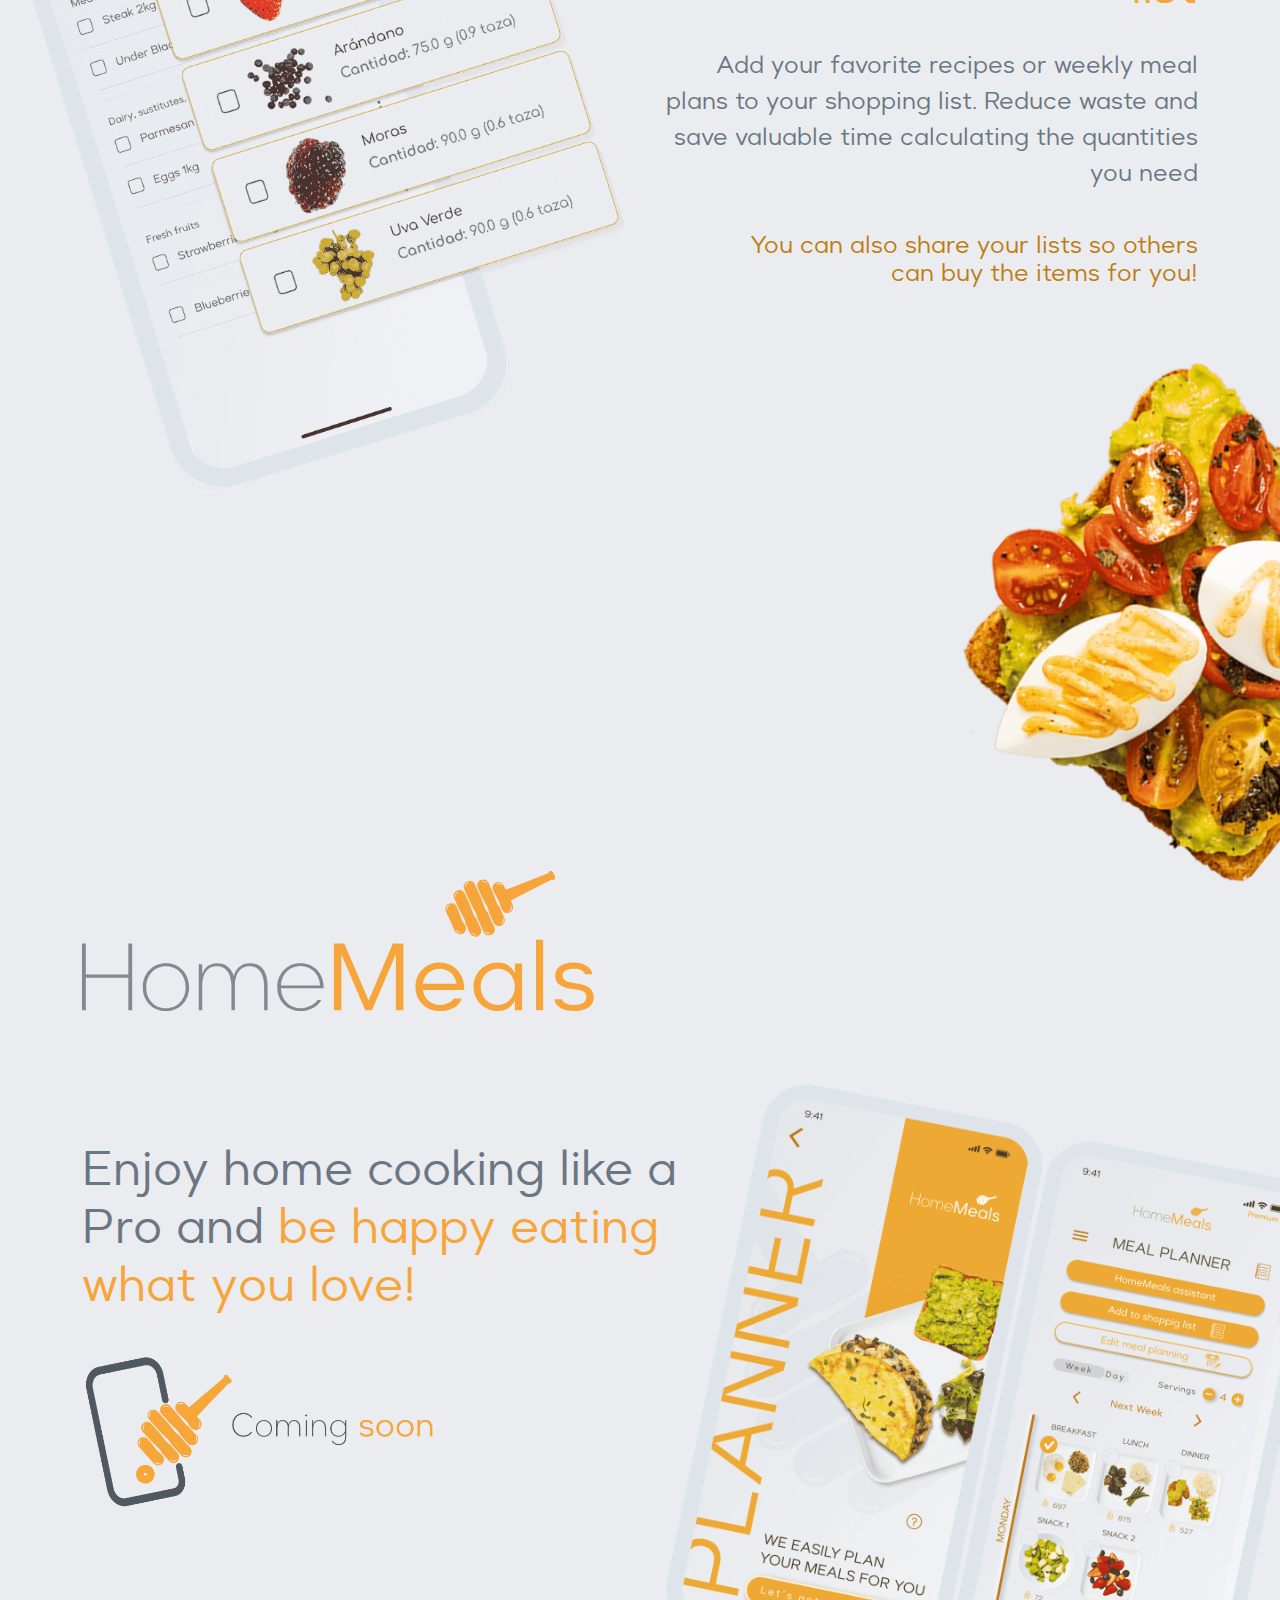
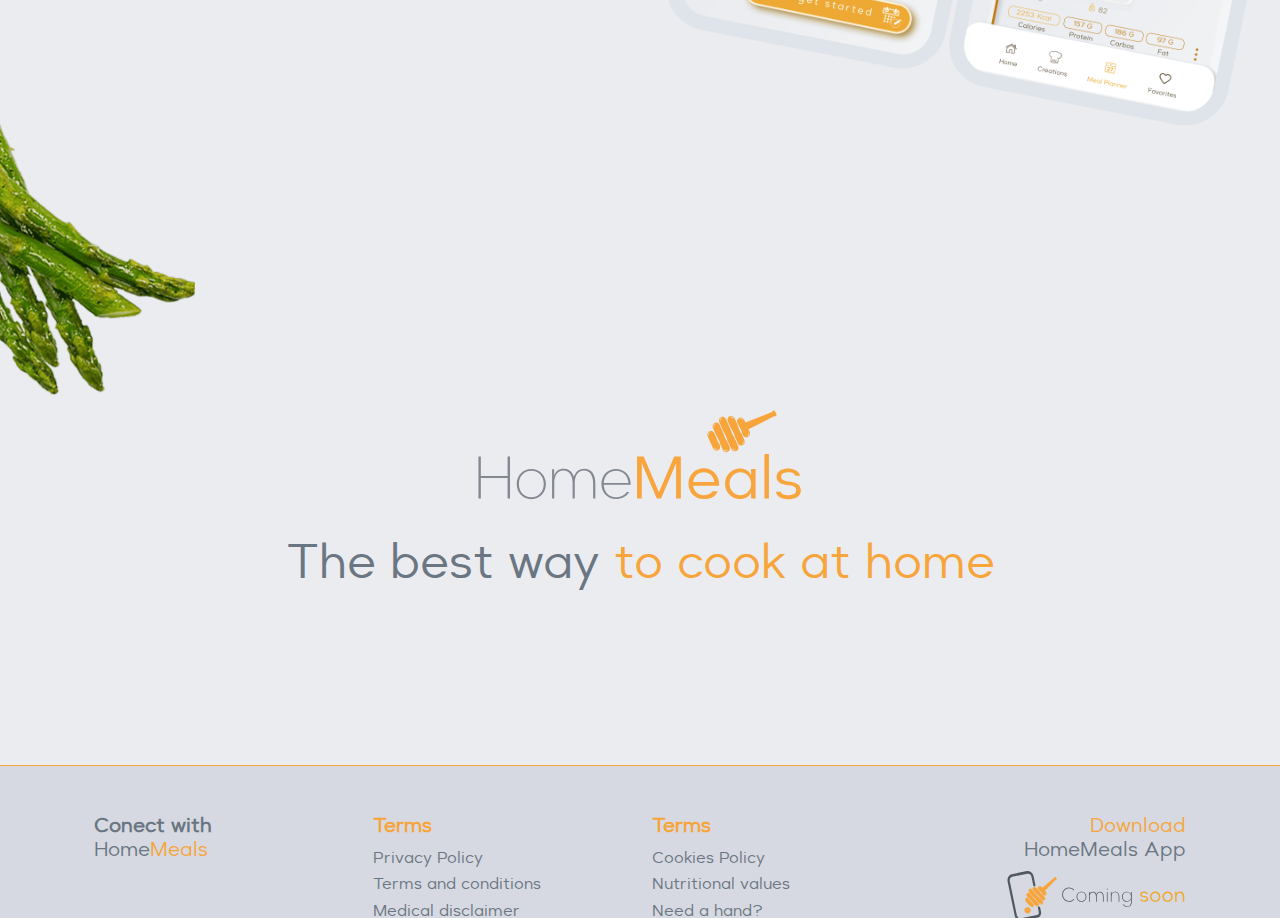
==== commit a0692157: "Add files via upload" ====
--- a/index.html
+++ b/index.html
@@ -7,19 +7,18 @@
 
     <!--- CSS3 SCRIPTS --->
     <link href="https://cdn.jsdelivr.net/npm/bootstrap@5.3.3/dist/css/bootstrap.min.css" rel="stylesheet" integrity="sha384-QWTKZyjpPEjISv5WaRU9OFeRpok6YctnYmDr5pNlyT2bRjXh0JMhjY6hW+ALEwIH" crossorigin="anonymous">
-    <link rel="stylesheet" href="styles.css">
+
     <!-- Lineicons CSS -->
     <link href="https://cdn.lineicons.com/4.0/lineicons.css" rel="stylesheet" />
 
-    <link
-    rel="stylesheet"
-    href="https://cdn.jsdelivr.net/npm/swiper@11/swiper-bundle.min.css"
-    />
+    <link rel="stylesheet" href="https://cdn.jsdelivr.net/npm/swiper@11/swiper-bundle.min.css"/>
+
+    <link rel="stylesheet" href="styles.css">
 
 </head>
 <body>
 
-    <!---////////////////////////////////////////////////////--->
+  <!---////////////////////////////////////////////////////--->
     <!------------------------ HEADER -------------------------->
 
     <header class="header" style="box-shadow: 2px 2px 2px rgba(0, 0, 0, 0.059);">
@@ -49,27 +48,30 @@
             </div>
             <div class="container px-lg-5">
                 <nav class="navbar navbar-expand-lg my-navbar navP">
-                    <a class="navbar-brand" href="index.html">
-                        <span class="logo">
-                            <img src="images/homemeals_logo_Mesa de trabajo 1.svg" class="img-fluid">
-                        </span>
-                    </a>
-                        <button class="navbar-toggler" type="button" data-toggle="collapse" data-target="#navbarSupportedContent" aria-controls="navbarSupportedContent" aria-expanded="false" aria-label="Toggle navigation">
-                        <span class="navbar-toggler-icon"><i class="fas fa-bars" style="margin:5px 0px 0px 0px;"></i></span>
-                    </button>
-                
-                    <div class="collapse navbar-collapse" id="navbarSupportedContent" style="justify-content: end;">
-                        <ul class="navbar-nav">
-                            <li class="nav-item active">
-                                <a class="nav-link" href="#">About us</a>
-                            </li>
-                            <li class="nav-item">
-                                <a class="nav-link" href="#">Combine Recipes</a>
-                            </li>
-                            <li class="nav-item">
-                                <a class="nav-link" href="#">How it works?</a>
-                            </li>
-                        </ul>
+                    <div class="container-fluid">
+                            
+                            <a class="navbar-brand" href="index.html">
+                                <span class="logo">
+                                    <img src="images/homemeals_logo_Mesa de trabajo 1.svg" class="img-fluid">
+                                </span>
+                            </a>
+                            
+                            <button class="navbar-toggler" type="button" data-bs-toggle="collapse" data-bs-target="#navbarNav" aria-controls="navbarNav" aria-expanded="false" aria-label="Toggle navigation">
+                                <span class="navbar-toggler-icon"></span>
+                            </button>
+                            <div class="collapse navbar-collapse" id="navbarNav" style="justify-content: end;">
+                                <ul class="navbar-nav">
+                                    <li class="nav-item active">
+                                        <a class="nav-link" href="aboutus.html">About us</a>
+                                    </li>
+                                    <li class="nav-item">
+                                        <a class="nav-link" href="combinerecipes.html">Combine Recipes</a>
+                                    </li>
+                                    <li class="nav-item">
+                                        <a class="nav-link" href="howitworks.html">How it works?</a>
+                                    </li>
+                                </ul>
+                            </div>
                     </div>
                 </nav>
             </div>
@@ -86,21 +88,22 @@
 
         <div class="container" class="first_Section">
             <div class="row">
-                <div class="col-md-4" style="align-content: center; vertical-align: middle;">
-                    <h1>
+                <div class="col-lg-4 colTitleHome" style="align-content: center; vertical-align: middle;">
+                    <h1 class="firstTitleHome">
                         Easy home meals for your 
                         <span class="head" style="color: #F7A53B; font-weight: 700;">
                             <span class="text" id="text"></span>
                         </span>
                     </h1>
                     <br>
-                    <p style="font-size: 1.3em;">
+                    <p class="txt">
                         HomeMeals helps you discover thousands of easy ways to 
                         combine your favorite proteins, sides, and salads. 
                         You'll love it!.
                     </p>
-                </div>
-                <div class="col-md-8">
+                    <br class="justMobile">
+                </div>
+                <div class="col-lg-8 colTitleHome">
                     <img src="images/video1_homeMeals_Landing.jpg" width="100%" alt="">
                 </div>
             </div>
@@ -117,7 +120,7 @@
 
     <section>
         <div class="container second_Section" style="text-align: center;">
-            <h2>
+            <h2 class="title02Home">
                     Learn to cook easily
                 <br>
                 <span class="titleBoldYellow">
@@ -126,8 +129,8 @@
             </h2>
         </div>
         <br>
-        <div class="container" style="padding: 0 20%; text-align: center; margin-bottom: 5%;">
-            <p style="font-size: 1.3em;">
+        <div class="container txtLearnToCookHome">
+            <p class="txt">
                 Enjoy cooking at home with step-by-step video and cook every kind of meal, 
                 from breakfasts, snacks, lunches, and dinners. 
                 <br>
@@ -136,13 +139,14 @@
         </div>
         <div class="container">
             <div class="row">
-                <div class="col-md-4" style="display: flex; text-align: right; align-items: center; vertical-align: middle;">
+                <div class="col-md-4 learnHomeimg learnHomeimg01">
                     <img src="images/recipesoftheday.png" width="100%" alt="">
                 </div>
-                <div class="col-md-4" style="text-align: center;">
-                    <img src="images/MockUpHome01.png" width="70%" alt="">
-                </div>
-                <div class="col-md-4" style="display: flex; text-align: left; align-items: center; vertical-align: middle;">
+                <div class="col-md-4 learnHomeimg02">
+                    <img src="images/MockUpHome01.png" class="mockUpHome01_Dsk" alt="">
+                    <img src="images/MockUpHome01Mobile.png" class="mockUpHome01_Mobile" alt="">
+                </div>
+                <div class="col-md-4 learnHomeimg learnHomeimg03">
                     <div style="text-align: center;">
                         <img src="images/stepsHome.png" width="90%" alt="">
                         <img src="images/videoStepsHome.png" width="100%" alt="">
@@ -161,245 +165,335 @@
         <section>
             <div class="container thirth_Section" >
                 <div class="row">
-                    <div class="col-md-8">
+                    <div class="col-md-8 combine01">
                         <div>
-                            <h2>
+                            <h2 class="title02Home">
                                 Explore thousands of ways to
                                 <span class="titleBoldYellow">
                                     combine the proteins, salads, sides....
                                 </span>
                                 you love
                             </h2>
-                        </div>
+                            <br>
+                            <h3 class="txt" style="color: #BD7C0F; text-align: center;">
+                                Our Chef’s do the work for you
+                            </h3>
+                        </div>
+
+                        <!----////////////////////  CAROUSEL  //////////////////////---->
+                        
+                            <div class="container" style="margin-top: 5%;">
+
+                                <div class="containerC">
+                                    <div class="swiper tranding-slider">
+                                        <div class="swiper-wrapper">
+                                                            
+                                            <!-- Slide-01-start -->
+                                                <div class="swiper-slide tranding-slide">
+                                                    <div class="tranding-slide-img">
+                                                        <img src="images/combine01home.png" alt="Tranding">
+                                                    </div>
+                                                </div>
+                                            <!-- Slide-01---end -->
+                                            <!-- Slide-02-start -->
+                                                <div class="swiper-slide tranding-slide">
+                                                    <div class="tranding-slide-img">
+                                                        <img src="images/combine02home.png" alt="Tranding">
+                                                    </div>
+                                                </div>
+                                            <!-- Slide-02---end -->
+                                            <!-- Slide-03-start -->
+                                                <div class="swiper-slide tranding-slide">
+                                                    <div class="tranding-slide-img">
+                                                        <img src="images/combine03home.png" alt="Tranding">
+                                                    </div>
+                                                </div>
+                                            <!-- Slide-03---end -->
+                                            <!-- Slide-04-start -->
+                                                <div class="swiper-slide tranding-slide">
+                                                    <div class="tranding-slide-img">
+                                                        <img src="images/combine04home.png" alt="Tranding">
+                                                    </div>
+                                                </div>
+                                            <!-- Slide-04---end -->
+                                            <!-- Slide-05-start -->
+                                            <div class="swiper-slide tranding-slide">
+                                                <div class="tranding-slide-img">
+                                                    <img src="images/combine05home.png" alt="Tranding">
+                                                </div>
+                                            </div>
+                                            <!-- Slide-05---end -->       
+                                        </div>
+                                        <div class="tranding-slider-control">
+
+                                                <div class="swiper-button-prev slider-arrow">
+                                                    <ion-icon name="arrow-back-outline"></ion-icon>
+                                                </div>
+
+                                                <div class="swiper-button-next slider-arrow">
+                                                    <ion-icon name="arrow-forward-outline"></ion-icon>
+                                                </div>
+                                                
+                                                <div class="swiper-pagination"></div>
+                                            </div>
+                                        </div>
+                                                    
+                                </div>                 
+
+                            </div>
+
+                        <!----//////////////////  end CAROUSEL  ////////////////////---->
+
                         <div class="container" style="padding: 0 15%; text-align: center; margin-bottom: 5%;">
-
-                    <!----////////////////////  CAROUSEL  //////////////////////---->
-
-                    <!----//////////////////  end CAROUSEL  ////////////////////---->
-
                         <br>
-                        <h3>
-                            Our Chef’s do the work for you
-                        </h3>
-                        <br>
-                        <p style="font-size: 1.3em;">
+                        <p class="txt">
                             Choose your favorite protein, side dish, or salad, and we'll show you personalized 
                             dish combination ideas, or built your own combinations and visualize them 
                             in real time
                         </p>
                         <br>
-                        <button type="submit" class="btn btn-primary btn-submit" style="margin: 0% 2%; padding: 2.5% 8%;">
+                        <button type="submit" class="btn btn-primary btn-submit botones txt">
                             Learn more
                         </button>
                     </div>
                 </div>
-                <div class="col-md-4" style="padding: 0;">
-                    <img src="images/mockUp02Home.png" width="100%" style="width: 500px; margin-left: -15%;" alt="">
-                </div>
-            </div>
-        </div>
-    </section>
-
+                <div class="col-md-4 combine02" style="padding: 0;">
+                    <img src="images/mockUp02Home.png" class="imgCombineProteinsHome" alt="">
+                </div>
+            </div>
+        </div>
+    </section>
+
+    <br class="justDesktop"><br class="justDesktop">
     <!------------------- COMBINE PROTEINS --------------------->
     <!---////////////////////////////////////////////////////--->
+
+    <div style="position: relative;">
+        <img src="images/DecoHome01.png" alt="" class="imgHomeDec01">
+    </div>
 
     <!---////////////////////////////////////////////////////--->
     <!------------------- COMBINE PROTEINS --------------------->
 
     <section class="fourSection">
         <div class="container" style="text-align: center;">
-            <h2 style="padding: 0 20%;">
+            <h2 class="title02Home">
                 Simplify your week:
                 <span class="titleBoldYellow">
-                    Smart Meal Planning
+                    Smart<br class="justDesktop"> Meal Planning
                 </span>
                 in minutes
             </h2>
             <br><br>
             <div class="row">
-                <di class="col-md-4">
+                <di class="col-4 mealplanningIMG">
                     <img src="images/img01_Sect04.png" width="100%" alt="">
                 </di>
-                <di class="col-md-4">
+                <di class="col-4 mealplanningIMG">
                     <img src="images/imag02_sec04.png" width="100%" alt="">
                 </di>
-                <di class="col-md-4">
+                <di class="col-4 mealplanningIMG2">
                     <img src="images/imag03_sec04.png" width="100%" alt="">
                 </di>
             </div>
             <div class="row">
                 <div class="col-md-6" style="margin-top: -8%;">
-                    <img src="images/CalendarHome.png" width="100%" alt="">
-                </div>
-                <div class="col-md-6 d-flex" style="font-size: 1.3em; text-align: left; align-items: center; vertical-align: middle;">
+                    <img src="images/CalendarHome.png" class="calendarHome" alt="">
+                </div>
+                <div class="col-md-6 txt" style="text-align: left; align-items: center; vertical-align: middle;">
+                    <br class="justDesktop"><br class="justDesktop">
                     <p>
-                        Manual Option: Create meal plans with your favorite dishes, for up to 3 weeks
+                        <span class="titleBoldYellow">Manual Option:</span> Create meal plans with your favorite dishes, for up to 3 weeks
                     </p>
                     <p>
-                        Assisted Option: Answer a few simple questions and get a meal plan for up to 3 weeks, in just minutes
+                        <span class="titleBoldYellow">Assisted Option:</span> Answer a few simple questions and get a meal plan for up to 3 weeks, in just minutes
                     </p>
                 </div>
             </div>
-            <h3>
-                Save time and master your weekly menus with us!
+            <h3 class="txt" style="color: #BD7C0F;">
+                Save time and master your<br class="justDesktop"> weekly menus with us!
             </h3>
+            <br class="justMobile"><br class="justMobile"><br class="justMobile">
         </div>
     </section>
 
     <section style="background-color: #F7A53B;">
-        <div class="container">
-            <p>
+        <div class="container mailPDF_Home" style="position: relative;">
+            <p class="txtPDF_MealPlan">
                 We have a <strong>FREE</strong> weekly menu for you
             </p>
-            <button>
+            <button class="txt botones">
                 Download now!
             </button>
-            <img src="images/PlanMealsGratisFREE.png" width="30%" style="">
+            <img src="images/PlanMealsGratisFREE.png" class="PDF_MealPlan">
         </div>
     </section>
 
     <section>
         <div class="container">
         <div class="row">
-            <div class="col-md-6">
-                <img src="images/muckUpMealPlanner List_Home.png" width="120%" style="margin-left: -20%;" alt="">
-            </div>
-            <div class="col-md-6"  style="text-align: right; margin-top: 5%;">
-                    <h2>
-                        Easily organize your daily or weekly ingredients shopping list
+            <div class="col-lg-6">
+                <img src="images/muckUpMealPlanner List_Home.png" class="mockUpListHome" alt="">
+            </div>
+            <div class="col-lg-6"  style="text-align: right; margin-top: 5%;">
+                    <h2 class="title02Home">
+                        <span class="titleBoldYellow">Easily organize</span> your daily or weekly ingredients <span class="titleBoldYellow">shopping list</span>
                     </h2><br>
-                        <p style="font-size: 1.3em;">
+                        <p class="txt">
                             Add your favorite recipes or weekly meal plans to your shopping list. Reduce waste and save valuable time calculating the quantities you need 
                         </p>
                         <br>
-                        <h3 style="font-size: 1.3em;">
-                            You can also share your lists so others can buy the items for you!
+                        <h3 class="txt" style="color: #BD7C0F;">
+                            You can also share your lists so others<br class="justDesktop"> can buy the items for you!
                         </h3>
                 </div>
             </div>
         </div>
     </section>
 
+    <div style="position: relative;">
+        <img src="images/DecoHome02.png" alt="" class="imgHomeDec02">
+    </div>
+
     <section>
-        <div class="container">
+        <div class="container enjoyDownload">
             <div class="row">
-                <div class="col-md-6" style="vertical-align: middle;">
-                    <img src="images/logoHomeMeals.svg" style="margin-bottom: 10%; margin-top: 10%;" alt="">
-                    <p style="font-size: 1.3em;">
-                        Enjoy home cooking like a Pro and be happy eating what you love!
+                <div class="col-md-7" style="vertical-align: middle;">
+                    <img src="images/logoHomeMeals.svg" class="logoEnjoyHome logoHome03" alt="">
+                    <br>
+                    <p class="title02Home" style="font-weight: 100;">
+                        Enjoy home cooking like a Pro and <span class="titleBoldYellow">be happy eating what you love!</span>
                     </p>
-                    <br><br>
+                    <br>
                     <div style="display: none;">
-                        <p style="font-size: 1.1em;">
+                        <p class="txt">
                             Join for Free today 
                         </p>
                         <img src="images/store_appsG&A-01.png" width="30%" alt="">
                         <img src="images/store_appsG&A-02.png" width="30%" alt="">
                     </div>
-                    <img src="images/comingsoon.png" width="40%" alt="">
+                    <img src="images/comingsoon.png" class="comingSoonImgHome" alt="">
                 </div>
                 <div class="col-md-6">
-                    <img src="images/MuckUps_EnjoyCooking_Home.png" width="100%" alt="">
-                </div>
-            </div>
-        </div>
-    </section>
-
-    <section style="margin: 8% 0; margin-top: 0;">
+                </div>
+            </div>
+        </div>
+    </section>
+
+    <div style="position: relative; margin: 0; padding: 0%;">
+        <img src="images/MuckUps_EnjoyCooking_Home.png" class="imgEnjoyHome02" alt="">
+    </div>
+
+    <div style="position: relative;">
+        <img src="images/DecoHome03.png" alt="" class="imgHomeDec03">
+    </div>
+
+    <section id="firma">
         <div style="position: relative;">
                 <div class="container" style="text-align: center;">
-                    <img src="images/homemeals_logo_Mesa de trabajo 1.svg" width="30%" alt="">
+                    <img src="images/homemeals_logo_Mesa de trabajo 1.svg" width="30%" class="imgFirmaHomeMeals" alt="">
                     <br><br>
-                    <span style="font-weight: 200; font-size: 3.2em;">The best way <span style="color: #F7A53B; font-weight: normal;">to cook at home</span></span>
-                </div>
-        </div>
-    </section>
-
- <!---- /////////////////////////// FOOTER ////////////////////////// ---->
-
-        <footer style="background-color: #8593a333; border-top: #F7A53B solid 1px;">
-            <!-- Grid container -->
-            <div class="container p-4">
-                <!--Grid row-->
-                <div class="row mt-4">
-
-                    <!--Grid column-->
-                    <div class="col-lg-3 col-md-3 mb-4 mb-md-0">
-                        <h5 class="mb-2" style="font-weight: 800;">Conect with<br><span style="font-weight: 200;">
-                            Home<span style="color: #F7A53B; font-weight: 400;">Meals</span></span>
-                        </h5>
-                        <div class="mt-1">
-                        <!-- Facebook -->
-                        <a class="btn btn-floating btn-lg"><i class="lni lni-facebook-fill"></i></a>
-                        <!-- Instagram -->
-                        <a class="btn btn-floating btn-lg"><i class="lni lni-instagram-original"></i></a>
-                        <!-- Tiktok -->
-                        <a class="btn btn-floating btn-lg"><i class="lni lni-tiktok-alt"></i></a>
-                        <!-- YouTube -->
-                        <a class="btn btn-floating btn-lg"><i class="lni lni-youtube"></i></a>
-                        </div>
-                    </div>
-                    <!--Grid column-->
-
-                    <!--Grid column-->
-                    <div class="col-lg-3 col-md-3 mb-4 mb-md-0">
-                        <h5 class="mb-2" style="color: #F7A53B; font-weight: 600;">Terms</h5>
-                        <ul>
-                            <li>Privacy Policy</li>
-                            <li>Terms and conditions</li>
-                            <li>Medical disclaimer</li>
-                        </ul>
-                    </div>
-                    <!--Grid column-->
-
-                    <!--Grid column-->
-                    <div class="col-lg-3 col-md-3 mb-4 mb-md-0">
-                        <h5 class="mb-2" style="color: #F7A53B; font-weight: 600;">Terms</h5>
-                        <ul>
-                            <li>About Us</li>
-                            <li>Nutritional values</li>
-                            <li>Need a hand?</li>
-                        </ul>
-                    </div>
-                    <!--Grid column-->
-
-                    <!--Grid column-->
-                    <div class="col-lg-3 col-md-3 mb-4 mb-md-0">
-                        <h5 class="mb-2 txtDownloadFooter" style="font-weight: normal; color: #F7A53B;">
-                            Download
-                            <br>
-                            <span style="font-weight: lighter; color: #6A7682;">
-                            Home<span style="font-weight: normal;">Meals</span> App</span>
-                        </h5>
-                        <div class="row">
-                            <div class="col-lg-6 txtDownloadFooter">
-                                <img src="images/store_appsG&A-01.png" class="downloadImgFooter" width="100%" alt="">
-                            </div>
-                            <div class="col-lg-6 txtDownloadFooter">
-                                <img src="images/store_appsG&A-02.png" class="downloadImgFooter" width="100%" alt="">
-                            </div>
-                        </div>
-                    </div>
-                    <!--Grid column-->
-
-                </div>
-                <!--Grid row-->
-            </div>
-            <!-- Grid container -->
-
-            <!-- Copyright -->
-            <div class="text-center p-1" style="background-color: #353B41; color: white;">
-                Copyright by ©HomeMeals 2024
-            </div>
-            <!-- Copyright -->
-        </footer>
+                    <span class="title02" style="font-weight: lighter;">The best way <span style="color: #F7A53B; font-weight: normal;">to cook at home</span></span>
+                </div>
+        </div>
+    </section>
+
+    <!----///////////////////////////////////////////////////////////////---->      
+    <!---- /////////////////////////// FOOTER ////////////////////////// ---->
+
+    <footer style="background-color: #8593a333; border-top: #F7A53B solid 1px;">
+        <!-- Grid container -->
+        <div class="container p-4">
+            <!--Grid row-->
+            <div class="row mt-4">
+
+                <!--Grid column-->
+                <div class="col-lg-3 col-md-3 mb-4 mb-md-0">
+                    <h5 class="mb-2" style="font-weight: 800;">Conect with<br><span style="font-weight: 200;">
+                        Home<span style="color: #F7A53B; font-weight: 400;">Meals</span></span>
+                    </h5>
+                    <div class="mt-1">
+                    <!-- Facebook -->
+                    <a class="btn btn-floating btn-lg"><i class="lni lni-facebook-fill"></i></a>
+                    <!-- Instagram -->
+                    <a class="btn btn-floating btn-lg"><i class="lni lni-instagram-original"></i></a>
+                    <!-- Tiktok -->
+                    <a class="btn btn-floating btn-lg"><i class="lni lni-tiktok-alt"></i></a>
+                    <!-- YouTube -->
+                    <a class="btn btn-floating btn-lg"><i class="lni lni-youtube"></i></a>
+                    </div>
+                </div>
+                <!--Grid column-->
+    
+                <!--Grid column-->
+                <div class="col-lg-3 col-md-3 mb-4 mb-md-0">
+                    <h5 class="mb-2" style="color: #F7A53B; font-weight: 600;">Terms</h5>
+                    <ul>
+                        <li><a href="https://www.iubenda.com/privacy-policy/18133946" style="text-decoration: none; color: #6A7682;">Privacy Policy</a></li>
+                        <li><a href="https://www.iubenda.com/condiciones-de-uso/18133946" style="text-decoration: none; color: #6A7682;">Terms and conditions</a></li>
+                        <li><a href="#" style="text-decoration: none; color: #6A7682;">Medical disclaimer</a></li>
+                    </ul>
+                </div>
+                <!--Grid column-->
+
+                <!--Grid column-->
+                <div class="col-lg-3 col-md-3 mb-4 mb-md-0">
+                    <h5 class="mb-2" style="color: #F7A53B; font-weight: 600;">Terms</h5>
+                    <ul>
+                        <li><a href="https://www.iubenda.com/privacy-policy/18133946/cookie-policy" style="text-decoration: none; color: #6A7682;">Cookies Policy</a></li>
+                        <li><a href="nutritionalvalues.html" style="text-decoration: none; color: #6A7682;">Nutritional values</a></li>
+                        <li><a href="needahand.html" style="text-decoration: none; color: #6A7682;">Need a hand?</a></li>
+                    </ul>
+                </div>
+                <!--Grid column-->
+
+                <!--Grid column-->
+                <div class="col-lg-3 col-md-3 mb-4 mb-md-0">
+                    <h5 class="mb-2 txtDownloadFooter" style="font-weight: normal; color: #F7A53B;">
+                        Download
+                        <br>
+                        <span style="font-weight: lighter; color: #6A7682;">
+                        Home<span style="font-weight: normal;">Meals</span> App</span>
+                    </h5>
+                    <div class="row">
+                    <!---
+                        <div class="col-lg-6 txtDownloadFooter">
+                            <img src="images/store_appsG&A-01.png" class="downloadImgFooter" width="100%" alt="">
+                        </div>
+                        <div class="col-lg-6 txtDownloadFooter">
+                            <img src="images/store_appsG&A-02.png" class="downloadImgFooter" width="100%" alt="">
+                        </div>
+                    --->
+                        <div class="comimgsoonFooter">
+                            <img src="images/comingsoon.svg" width="100%" alt="" style="max-width: 180px;">
+                        </div>
+                    </div>
+                </div>
+                <!--Grid column-->
+
+            </div>
+            <!--Grid row-->
+        </div>
+        <!-- Grid container -->
+    
+        <!-- Copyright -->
+        <div class="text-center p-1" style="background-color: #353B41; color: white;">
+            Copyright by ©HomeMeals 2024
+        </div>
+        <!-- Copyright -->
+    </footer>
+
+<!---- /////////////////////////// FOOTER ////////////////////////// ---->
+<!----///////////////////////////////////////////////////////////////---->
+
+
+    <script src="https://cdn.jsdelivr.net/npm/bootstrap@5.3.3/dist/js/bootstrap.bundle.min.js" integrity="sha384-YvpcrYf0tY3lHB60NNkmXc5s9fDVZLESaAA55NDzOxhy9GkcIdslK1eN7N6jIeHz" crossorigin="anonymous"></script>
+
+        <!-- Swiper JS -->
+        <script src="https://cdn.jsdelivr.net/npm/swiper@11/swiper-bundle.min.js"></script>
+        <script nomodule src="https://unpkg.com/ionicons@5.5.2/dist/ionicons/ionicons.js"></script>
         
-<!---- /////////////////////////// END FOOTER ////////////////////////// ----> 
-
     <script src="homemeals.js"></script>
-    <script src="https://cdn.jsdelivr.net/npm/bootstrap@5.3.3/dist/js/bootstrap.bundle.min.js" integrity="sha384-YvpcrYf0tY3lHB60NNkmXc5s9fDVZLESaAA55NDzOxhy9GkcIdslK1eN7N6jIeHz" crossorigin="anonymous"></script>
-
-    <script src="https://cdn.jsdelivr.net/npm/swiper@11/swiper-bundle.min.js"></script>
 
 </body>
 </html>--- a/styles.css
+++ b/styles.css
@@ -4,6 +4,7 @@
    @font-face {
         font-family: 'suprema';
         src: url('suprema-400-regular-webfont.woff2') format('woff2'),
+             url('fonts/suprema-400-regular-webfont.woff') format('woff'),
              url('suprema-400-regular-webfont.woff') format('woff');
         font-weight: normal;
         font-style: normal;
@@ -35,10 +36,6 @@
 
 /* ////////////////////// ///////////////////// ///////////////////// */
 
-/*///////////////////////////// GENERALES ////////////////////////////*/
-
-/* ////////////////////// ///////////////////// ///////////////////// */
-
 /*////////////////////////////// TEXTOS //////////////////////////////*/
 
     h1 {
@@ -72,6 +69,10 @@
       font-size: 1.5em;
     }
 
+    .txt {
+      font-size: 1.5em;
+    }
+
     .text_Paragraph {
       font-size: 1.2em;
     }
@@ -90,6 +91,11 @@
 
     .colorYellowBasic {
         color: #F7A53B;
+    }
+
+    .titleBoldYellow {
+      color: #F7A53B;
+      font-weight: bolder;
     }
 
     .colorYellow40 {
@@ -377,6 +383,11 @@
       width: 100%;
     }
 
+    .enjoyDownload {
+      text-align: left;
+      margin-top: 19%;
+    }
+
 /*/////////////////////// /////////////////////// //////////////////////*/
 
 /*/////////////////////////// - How it Works - /////////////////////////*/
@@ -395,10 +406,408 @@
       padding-right: 5%;
     }
 
+    .titleHiW_Header {
+      margin-top: 4%;
+    }
+
+    .txtHiW_Header {
+      font-size: 1.3em;
+      margin-top: 0;
+    }
+
 
 /*/////////////////// ///////////////////////////// ////////////////////*/
 
+/*///////////////////////////// - Home - ///////////////////////////////*/
+
+    .firstTitleHome {
+      font-size: 4em;
+    }
+
+    .imgHomeDec02 {
+      position: absolute;
+      right: 0;
+      top: -230px;
+      width: 30%;
+    }
+
+    .imgHomeDec01 {
+      position: absolute;
+      left: 0;
+      top: -160px;
+      width: 15%;
+      max-width: 180px;
+    }
+
+    .logoHome03 {
+      width: 100%;
+      margin-bottom: 20%;
+      margin-top: 0;
+    }
+
+    .imgHomeDec03 {
+      position: absolute;
+      left: 0;
+      top: 130px;
+      width: 16%;
+    }
+
+    .PDF_MealPlan {
+      position: absolute;
+      top: -120px;
+      right: -5%;
+      width: 30%;
+    }
+
+    .txtPDF_MealPlan {
+      font-size: 2.5em;
+      color: white;
+      font-weight: 100;
+      line-height: normal;
+    }
+
+    .imgCombineProteinsHome {
+      width: 500px; 
+      margin-left: -15%;
+      width: 100%;
+    }
+
+    .calendarHome {
+      width: 100%;
+    }
+
+    .mockUpHome01_Dsk {
+      width: 70%;
+      display: initial;
+    }
+
+    .mockUpHome01_Mobile {
+      display: none;
+    }
+
+/*/////////////////// ///////////////////////////// ////////////////////*/
+
 /*/////////////////////////// - Carousel - /////////////////////////////*/
+
+    .containerC {
+      max-width: 80%;
+      margin: 0 auto;
+      text-align: center;
+    }
+
+    #tranding {
+      padding: 0rem 0;
+    }
+
+        @media (max-width:1440px) {
+          #tranding {
+            padding: 7rem 0;
+          }
+        }
+
+        @media (max-width:1200px) {
+          .containerC {
+            max-width: 90%;
+            margin: 0 auto;
+            text-align: center;
+          }
+        }
+    
+    #tranding .tranding-slider {
+      height: 1rem;
+      padding: 1rem;
+      position: relative;
+    }
+    
+        @media (max-width:500px) {
+          #tranding .tranding-slider {
+            height: 45rem;
+          }
+        }
+    
+    .tranding-slide {
+      width: 12rem;
+      height: 5rem;
+      position: relative;
+      text-align: center;
+    }
+
+    .tranding-slide2 {
+      width: 12rem;
+      height: 5rem;
+      position: relative;
+      text-align: center;
+    }
+    
+    @media (max-width:300px) {
+      .tranding-slide {
+        width: 15rem !important;
+        height: 5rem !important;
+      }
+      .tranding-slide .tranding-slide-img img {
+        width: 15rem !important;
+        height: 100% !important;
+      }
+    }
+
+    .tranding-slide .tranding-slide-img img {
+      width: 13rem;
+      height: 100%;
+      border-radius: 2rem;
+      object-fit:contain;
+    }
+    
+    .swiper-slide-shadow-left,
+    .swiper-slide-shadow-right {
+      display: none;
+    }
+    
+    .tranding-slider-control {
+      position: relative;
+      bottom: 2rem;
+      display: flex;
+      align-items: center;
+      justify-content: center;
+    }
+    
+    .tranding-slider-control .swiper-button-next {
+      left: 18% !important;
+      transform: translateX(18%) !important;
+    }
+    
+    @media (max-width:990px) {
+      .tranding-slider-control .swiper-button-next {
+        left: 70% !important;
+        transform: translateX(-70%) !important;
+      }
+    }
+    
+    @media (max-width:450px) {
+      .tranding-slider-control .swiper-button-next {
+        left: 80% !important;
+        transform: translateX(-80%) !important;
+      }
+    }
+    
+    @media (max-width:990px) {
+      .tranding-slider-control .swiper-button-prev {
+        left: 30% !important;
+        transform: translateX(-30%) !important;
+      }
+    }
+    
+    @media (max-width:450px) {
+      .tranding-slider-control .swiper-button-prev {
+        left: 20% !important;
+        transform: translateX(-20%) !important;
+      }
+    }
+    
+    .tranding-slider-control .slider-arrow {
+      background: var(--white);
+      width: 3.5rem;
+      height: 3.5rem;
+      border-radius: 50%;
+      left: 2%;
+      transform: translateX(-42%);
+      filter: drop-shadow(0px 8px 24px rgba(67, 76, 98, 0.829));
+    }
+    
+    .tranding-slider-control .slider-arrow ion-icon {
+      font-size: 2rem;
+      color: #222224;
+    }
+    
+    .tranding-slider-control .slider-arrow::after {
+      content: '';
+    }
+    
+    .tranding-slider-control .swiper-pagination {
+      position: relative;
+      width: 5rem;
+      bottom: 0rem;
+    }
+    
+    .tranding-slider-control .swiper-pagination .swiper-pagination-bullet {
+      filter: drop-shadow(0px 8px 24px rgba(65, 82, 114, 0.178));
+    }
+    
+    .tranding-slider-control .swiper-pagination .swiper-pagination-bullet-active {
+      background: var(--primary);
+    }
+
+    .containerC {
+      height: 250px;
+    }
+
+    .containerC .swiper {
+      height: 100%;
+    }
+
+    .swiper-3d {
+      /*perspective: 2010px;*/
+      perspective-origin: 50%;
+      perspective: 20%;
+    }
+
+/*/////////////////// ///////////////////////////// ////////////////////*/
+
+
+/*/////////////////////////// - Carousel 02 - /////////////////////////////*/
+
+        .containerC2 {
+          max-width: 80%;
+          margin: 0 auto;
+          text-align: center;
+        }
+
+        #tranding {
+          padding: 0rem 0;
+        }
+
+            @media (max-width:1440px) {
+              #tranding {
+                padding: 3rem 0;
+              }
+            }
+
+            @media (max-width:1200px) {
+              .containerC2 {
+                max-width: 80%;
+                margin: 0 auto;
+                text-align: center;
+              }
+            }
+
+        #tranding .tranding-slider2 {
+          height: 1rem;
+          padding: 1rem;
+          position: relative;
+        }
+
+            @media (max-width:500px) {
+              #tranding .tranding-slider2 {
+                height: 45rem;
+              }
+            }
+
+        .tranding-slide2 {
+          width: 8rem;
+          height: 5rem;
+          position: relative;
+          text-align: center;
+        }
+
+        @media (max-width:300px) {
+          .tranding-slide2 {
+            width: 15rem !important;
+            height: 5rem !important;
+          }
+          .tranding-slide2 .tranding-slide-img img {
+            width: 15rem !important;
+            height: 100% !important;
+          }
+        }
+
+        .tranding-slide2 .tranding-slide-img2 img {
+          width: 7rem;
+          height: 100%;
+          border-radius: 2rem;
+          object-fit:contain;
+        }
+
+        .swiper-slide-shadow-left,
+        .swiper-slide-shadow-right {
+          display: none;
+        }
+
+        .tranding-slider-control {
+          position: relative;
+          bottom: 2rem;
+          display: flex;
+          align-items: center;
+          justify-content: center;
+        }
+
+        .tranding-slider-control .swiper-button-next {
+          left: 18% !important;
+          transform: translateX(18%) !important;
+        }
+
+        @media (max-width:990px) {
+          .tranding-slider-control .swiper-button-next {
+            left: 70% !important;
+            transform: translateX(-70%) !important;
+          }
+        }
+
+        @media (max-width:450px) {
+          .tranding-slider-control .swiper-button-next {
+            left: 80% !important;
+            transform: translateX(-80%) !important;
+          }
+        }
+
+        @media (max-width:990px) {
+          .tranding-slider-control .swiper-button-prev {
+            left: 30% !important;
+            transform: translateX(-30%) !important;
+          }
+        }
+
+        @media (max-width:450px) {
+          .tranding-slider-control .swiper-button-prev {
+            left: 20% !important;
+            transform: translateX(-20%) !important;
+          }
+        }
+
+        .tranding-slider-control .slider-arrow {
+          background: var(--white);
+          width: 3.5rem;
+          height: 3.5rem;
+          border-radius: 50%;
+          left: 2%;
+          transform: translateX(-42%);
+          filter: drop-shadow(0px 8px 24px rgba(67, 76, 98, 0.829));
+        }
+
+        .tranding-slider-control .slider-arrow ion-icon {
+          font-size: 2rem;
+          color: #222224;
+        }
+
+        .tranding-slider-control .slider-arrow::after {
+          content: '';
+        }
+
+        .tranding-slider-control .swiper-pagination {
+          position: relative;
+          width: 5rem;
+          bottom: 0rem;
+        }
+
+        .tranding-slider-control .swiper-pagination .swiper-pagination-bullet {
+          filter: drop-shadow(0px 8px 24px rgba(65, 82, 114, 0.178));
+        }
+
+        .tranding-slider-control .swiper-pagination .swiper-pagination-bullet-active {
+          background: var(--primary);
+        }
+
+        .containerC2 {
+          height: 250px;
+        }
+
+        .containerC2 .swiper {
+          height: 100%;
+        }
+
+        .swiper-3d {
+          /*perspective: 2010px;*/
+          perspective-origin: 50%;
+          perspective: 20%;
+        }
 
 /*/////////////////// ///////////////////////////// ////////////////////*/
 
@@ -419,6 +828,96 @@
     .downloadImgFooter {
       padding: 2% 0;
     }
+
+    .title02Home {
+      font-size: 3em;
+      line-height: normal;
+    }
+
+    .titleVideos {
+      font-size: 3.4em;
+    }
+
+    .logoEnjoyHome {
+      width: 80%;
+    }
+
+    .imgEnjoyHome02 {
+      position: absolute;
+      right: 0%;
+      top: -520px;
+      width: 50%;
+    }
+
+    #firma {
+      margin: 8% 0;
+      margin-top: 29%;
+    }
+
+    .botones {
+      margin: 0% 2%;
+      padding: 15px 80px;
+      background-color: #F7A53B;
+      color: #fff;
+      border-radius: 10px;
+    }
+
+    .botones:hover {
+      background-color: #ffbc65;
+    }
+
+    .mailPDF_Home {
+      position: relative;
+      text-align: left;
+    }
+
+    .mailPDF_Home .botones {
+      margin: 0%;
+      background-color: transparent;
+      color: #fff;
+      border: 1px solid #fff;
+      box-shadow: 8px 4px 2px #22222437;
+    }
+
+    .comingSoonImgHome {
+      width: 55%;
+    }
+
+    .mockUpListHome {
+      width: 120%; 
+      margin-left: -20%;
+    }
+
+    .txtLearnToCookHome {
+      padding: 0 20%;
+      text-align: center;
+      margin-bottom: 5%;
+    }
+
+    .learnHomeimg {
+      display: flex;
+      text-align: right;
+      align-items: center;
+      vertical-align: middle;
+    }
+
+    .learnHomeimg01 {
+      text-align: right;
+    }
+
+    .learnHomeimg02 {
+      text-align: center;
+    }
+
+    .learnHomeimg03 {
+      text-align: left;
+    }
+
+    .comimgsoonFooter {
+      display: flex;
+      justify-content: end;
+    }
+
 
 /*/////////////////// ///////////////////////////// ////////////////////*/
 
@@ -434,6 +933,10 @@
           font-size: 1.7em;
         }
 
+        .txt {
+          font-size: 1.5em;
+        }
+
         .title01 {
           font-size: 5em;
           font-weight: 100;
@@ -447,6 +950,10 @@
           display: initial;
         }
 
+        .justIpadTablet {
+          display: none;
+        }
+
         .justMobile {
           display: none;
         }
@@ -462,9 +969,86 @@
         .imgFirmaHomeMeals {
           width: 40%;
         }
+
+        .colTitleHome {
+          width: 100%;
+        }
+        .colTitleHome img {
+          width: 100%;
+        }
+
+        .title02Home {
+          font-size: 2.5em;
+        }
+
+        .titleVideos {
+          font-size: 3.2em;
+        }
+
+        .imgCombineProteinsHome {
+          width: 400px;
+          margin-left: -25%;
+        }
+
+        .PDF_MealPlan {
+          right: -9%;
+        }
       }
 
 /*/////////////////// ///////////////////////////// ////////////////////*/
+
+      @media screen and (max-width: 1000px) {
+
+        .txtLearnToCookHome {
+          padding: 0 5%;
+        }
+
+        .imgHomeDec02 {
+          top: -100px;
+          width: 27%;
+        }
+
+        .imgEnjoyHome02 {
+          top: -490px;
+        }
+
+        .learnHomeimg01 {
+          text-align: right;
+          width: 50%;
+        }
+    
+        .learnHomeimg02 {
+          text-align: center;
+          width: 50%;
+        }
+    
+        .learnHomeimg03 {
+          text-align: left;
+          width: 100%;
+        }
+
+        .combine01 {
+          width: 100%;
+        }
+
+        .combine02 {
+          display: none;
+        }
+
+        .combine01 h2 {
+          text-align: center;
+        }
+
+        .navP .logo img {
+          width: 50%;
+        }
+        
+        .navbar-collapse {
+          margin-top: 5%;
+        }
+    
+
+      }
 
 /*////////////////////  ------IPAD & Tablet------  /////////////////////*/
 
@@ -473,8 +1057,16 @@
           font-size: 1.7em;
         }
 
+        .txt {
+          font-size: 1.4em;
+        }
+
         .justDesktop {
           display: none;
+        }
+
+        .justIpadTablet {
+          display: initial;
         }
 
         .justNotebook {
@@ -488,6 +1080,7 @@
 
         .title02 {
           font-size: 2.7em;
+          line-height: normal;
         }
 
         .justMobile {
@@ -520,6 +1113,117 @@
           width: 110%;
         }
 
+        .title02Home {
+          font-size: 2.5em;
+        }
+
+        .titleVideos {
+          font-size: 2.6em;
+        }
+
+        .imgCombineProteinsHome {
+          width: 350px;
+          margin-left: -35%;
+        }
+
+        .headerHowitWorksIMG {
+          background-position: top right;
+          padding: 10%;
+          padding-bottom: 0;
+        }
+
+        .titleHiW_Header {
+          margin-top: -3%;
+
+        }
+
+        .txtHiW_Header {
+          font-size: 1.3em;
+          margin-top: 10%;
+        }
+
+        .contentHeaderHowitWorks {
+          padding-right: 0;
+        }
+
+        .video02HiW, .video03HiW, .video04HiW, .video05HiW {
+          align-content: center;
+        }
+
+        .firma {
+          margin: 0;
+          padding: 0 10%;
+          margin-bottom: 15%;
+        }
+
+        .PDF_MealPlan {
+          position: absolute;
+          top: 80px;
+          right: 0%;
+          width: 35%;
+        }
+
+        .imgHomeDec01 {
+          top: -90px;
+        }
+
+        .mockUpListHome {
+          margin-left: 0%;
+          width: 100%;
+        }
+
+        .imgHomeDec02 {
+          top: -50px;
+          width: 30%;
+        }
+
+        .enjoyDownload {
+          margin-top: 9%;
+        }
+
+        .imgEnjoyHome02 {
+          top: -320px;
+        }
+
+        .imgHomeDec03 {
+          top: 10px;
+        }
+
+        .txtLearnToCookHome {
+          padding: 0%;
+        }
+
+        .learnHomeimg01 {
+          text-align: right;
+          width: 50%;
+        }
+    
+        .learnHomeimg02 {
+          text-align: center;
+          width: 50%;
+        }
+    
+        .learnHomeimg03 {
+          text-align: left;
+          width: 100%;
+        }
+
+        .combine01 {
+          width: 100%;
+        }
+
+        .combine02 {
+          display: none;
+        }
+
+        .combine02 h1 {
+          text-align: center;
+        }
+
+        .comimgsoonFooter {
+          justify-content: center;
+        }
+
       }
 
 /*/////////////////// ///////////////////////////// ////////////////////*/
@@ -527,6 +1231,10 @@
 /*////////////////////  ------ Cellphone ------  //////////////////////*/
 
       @media screen and (max-width: 590px) {
+        .firstTitleHome {
+          font-size: 2.5em;
+        }
+
         .navP {
           justify-content: center;
           text-align: center;
@@ -552,6 +1260,10 @@
         .title02 {
           font-size: 2.3em;
           line-height: normal;
+        }
+
+        .justIpadTablet {
+          display: none;
         }
 
         .justMobile {
@@ -630,6 +1342,171 @@
           padding: 0;
         }
 
+        .title02Home {
+          font-size: 2em;
+          text-align: center;
+        }
+
+        section {
+          padding-bottom: 5%;
+          padding-top: 13%;
+        }
+
+        .txt {
+          font-size: 1.3em;
+        }
+
+        .logoHome03 {
+          width: 70%;
+          margin-bottom: 10%;
+          margin-top: 40%;
+        }
+
+        .imgCombineProteinsHome {
+          width: 350px;
+          margin-left: 5%;
+        }
+
+        .imgHomeDec03 {
+          top: 0;
+          width: 18%;
+        }
+
+        .PDF_MealPlan {
+          position: absolute;
+          top: 100px;
+          right: 1%;
+          width: 38%;
+        }
+
+        .imgHomeDec01 {
+          top: -30px;
+          width: 18%;
+        }
+
+        .calendarHome {
+          width: 80%;
+        }
+        .mockUpHome01_Dsk {
+          width: 70%;
+          display: none;
+        }
+    
+        .mockUpHome01_Mobile {
+          display: initial;
+          width: 100%;
+        }
+
+        .video01HiW {
+          order: 1;
+          margin-top: 0;
+        }
+
+        .video01HiWtxt {
+          order: 2;
+        }
+
+        .video02HiW {
+          order: 1;
+          margin-top: 10%;
+        }
+
+        .video02HiWtxt {
+          order: 2;
+        }
+
+        .video03HiW {
+          order: 1;
+          margin-top: 10%;
+        }
+
+        .video03HiWtxt {
+          order: 2;
+        }
+
+        .video04HiW {
+          order: 1;
+          margin-top: 10%;
+        }
+
+        .video04HiWtxt {
+          order: 2;
+        }
+
+        .video05HiW {
+          order: 1;
+          margin-top: 10%;
+        }
+
+        .video05HiWtxt {
+          order: 2;
+        }
+
+        #videos {
+          padding-top: 3% !important;
+        }
+
+        .titleVideos {
+          font-size: 2.8em;
+        }
+    
+        .txtHiW_Header {
+          font-size: 1.3em;
+          margin-top: 0;
+        }
+
+        .titleHiW_Header {
+          margin-top: 22%;
+        }
+
+        .txtPDF_MealPlan {
+          font-size: 2em;
+        }
+
+        .comingSoonImgHome {
+          width: 50%;
+        }
+
+        .enjoyDownload {
+          text-align: center;
+          margin-top: 7%;
+        }
+
+        #firma {
+          margin: 8% 0;
+          margin-bottom: 15%;
+        }
+
+        .mealplanningIMG {
+          width: 50%;
+        }
+
+        .mealplanningIMG2 {
+          display: none;
+        }
+        
+        .botones {
+          margin: 0% 2%;
+          padding: 10px 30px;
+        }
+
+        .mailPDF_Home .botones  {
+          margin-bottom: 5%;
+        }
+
+        .imgEnjoyHome02 {
+          display: none;
+        }
+
+        .imgHomeDec02 {
+          top: 30px;
+          width: 32%;
+        }
+
+        .navbar-toggler {
+          margin: auto;
+        }
+
       }
 
 /*/////////////////// ///////////////////////////// ////////////////////*/